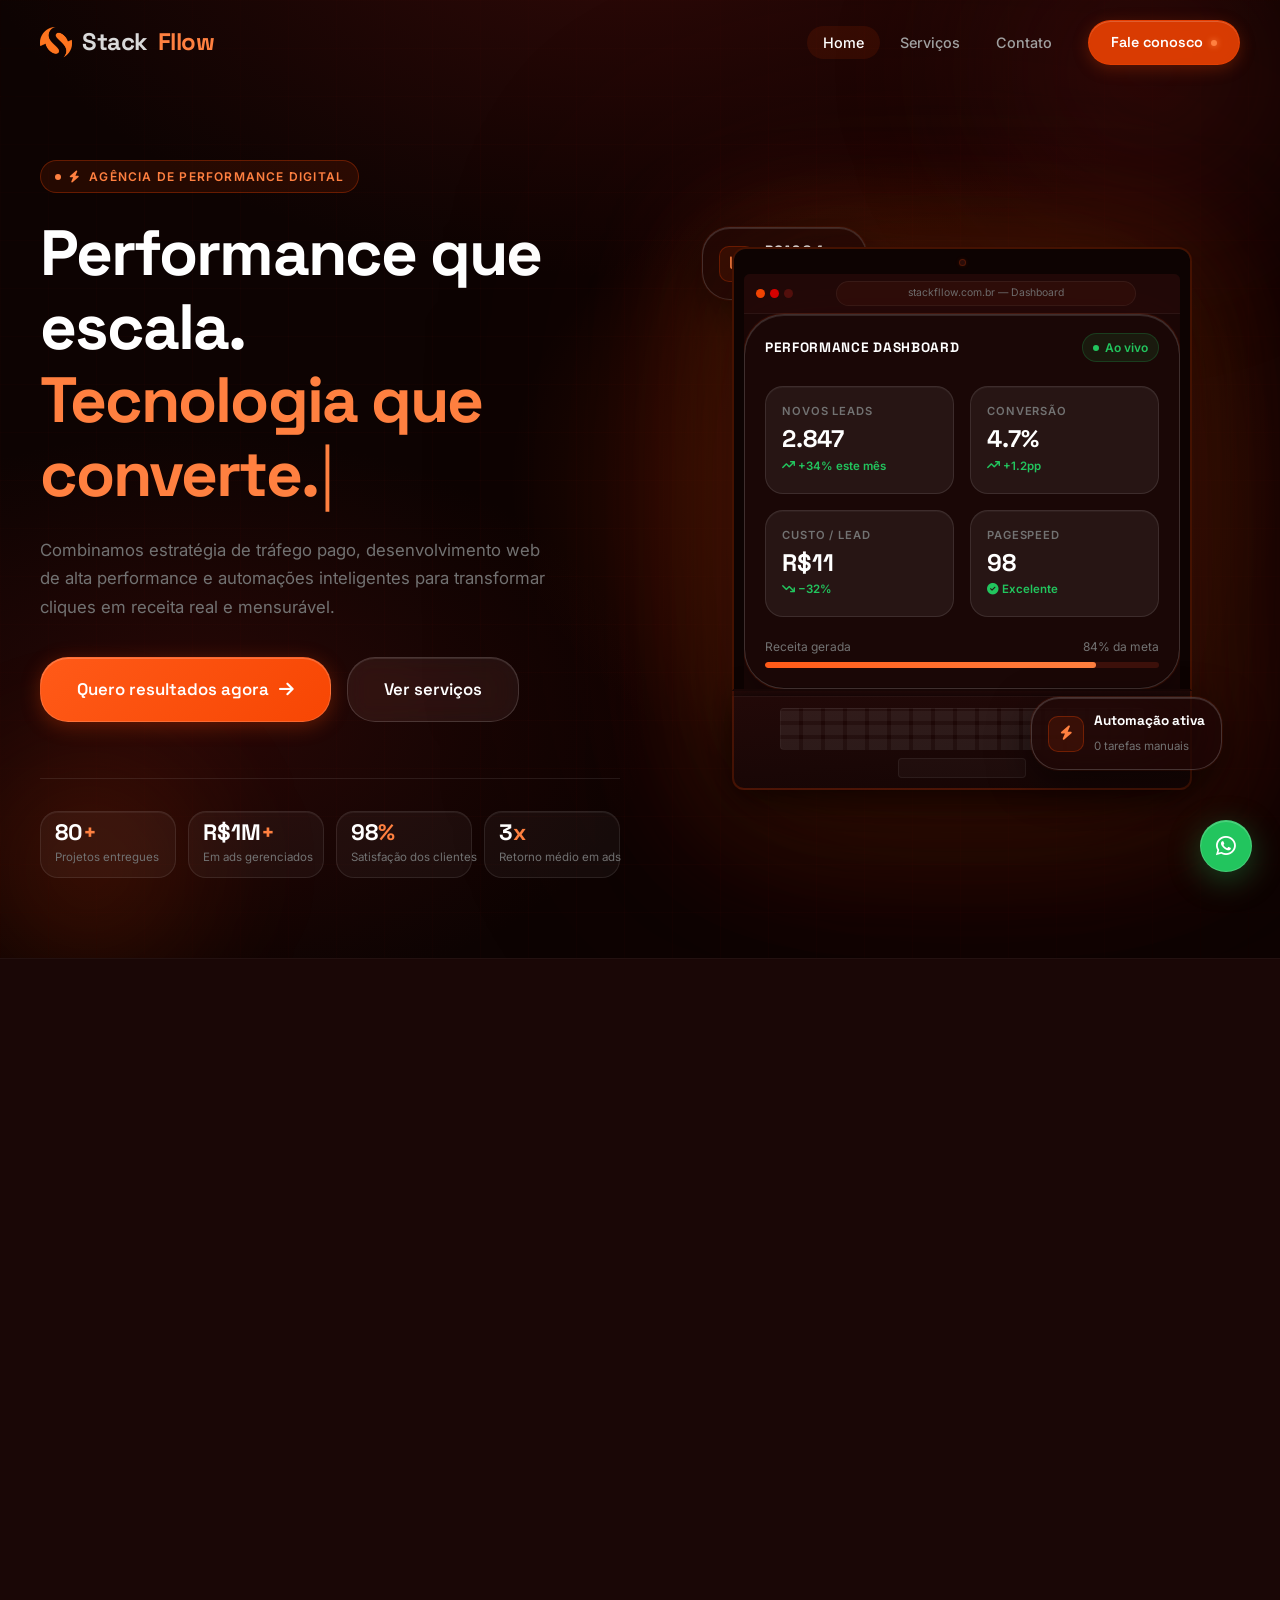
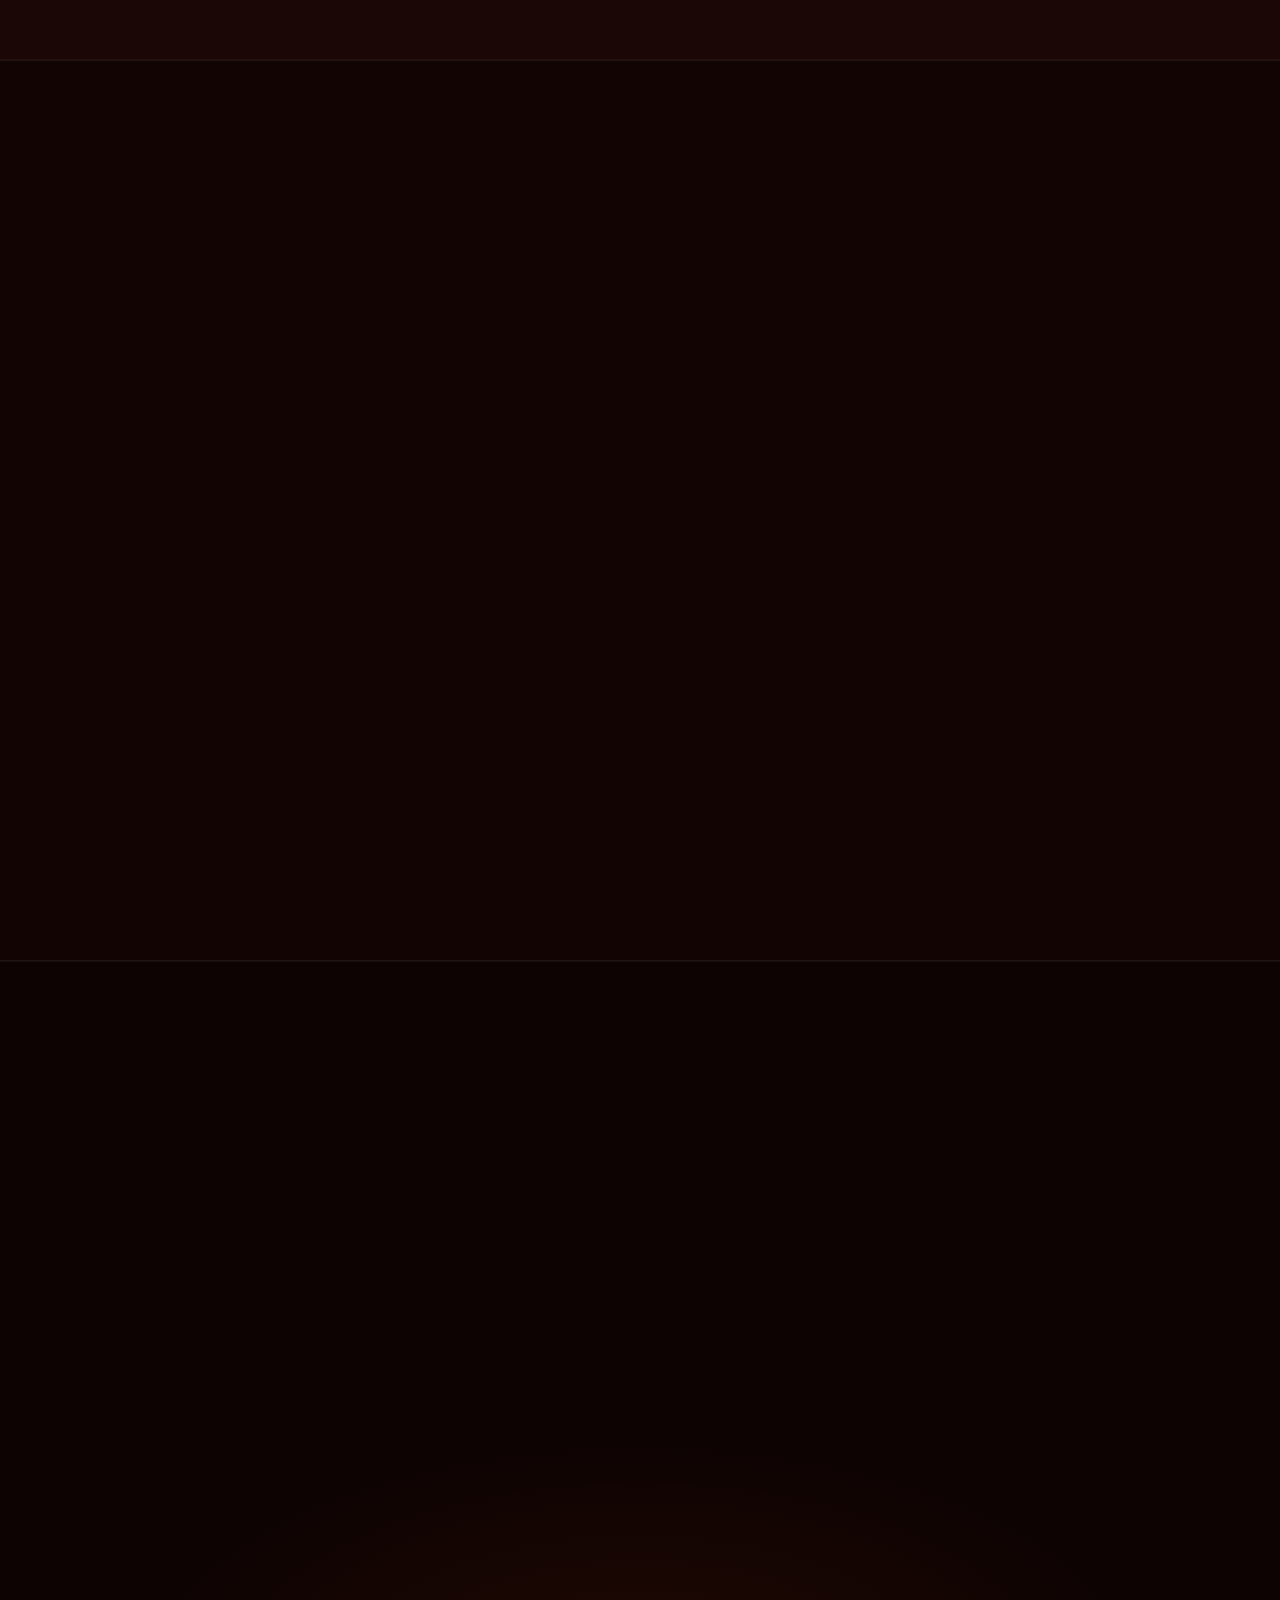
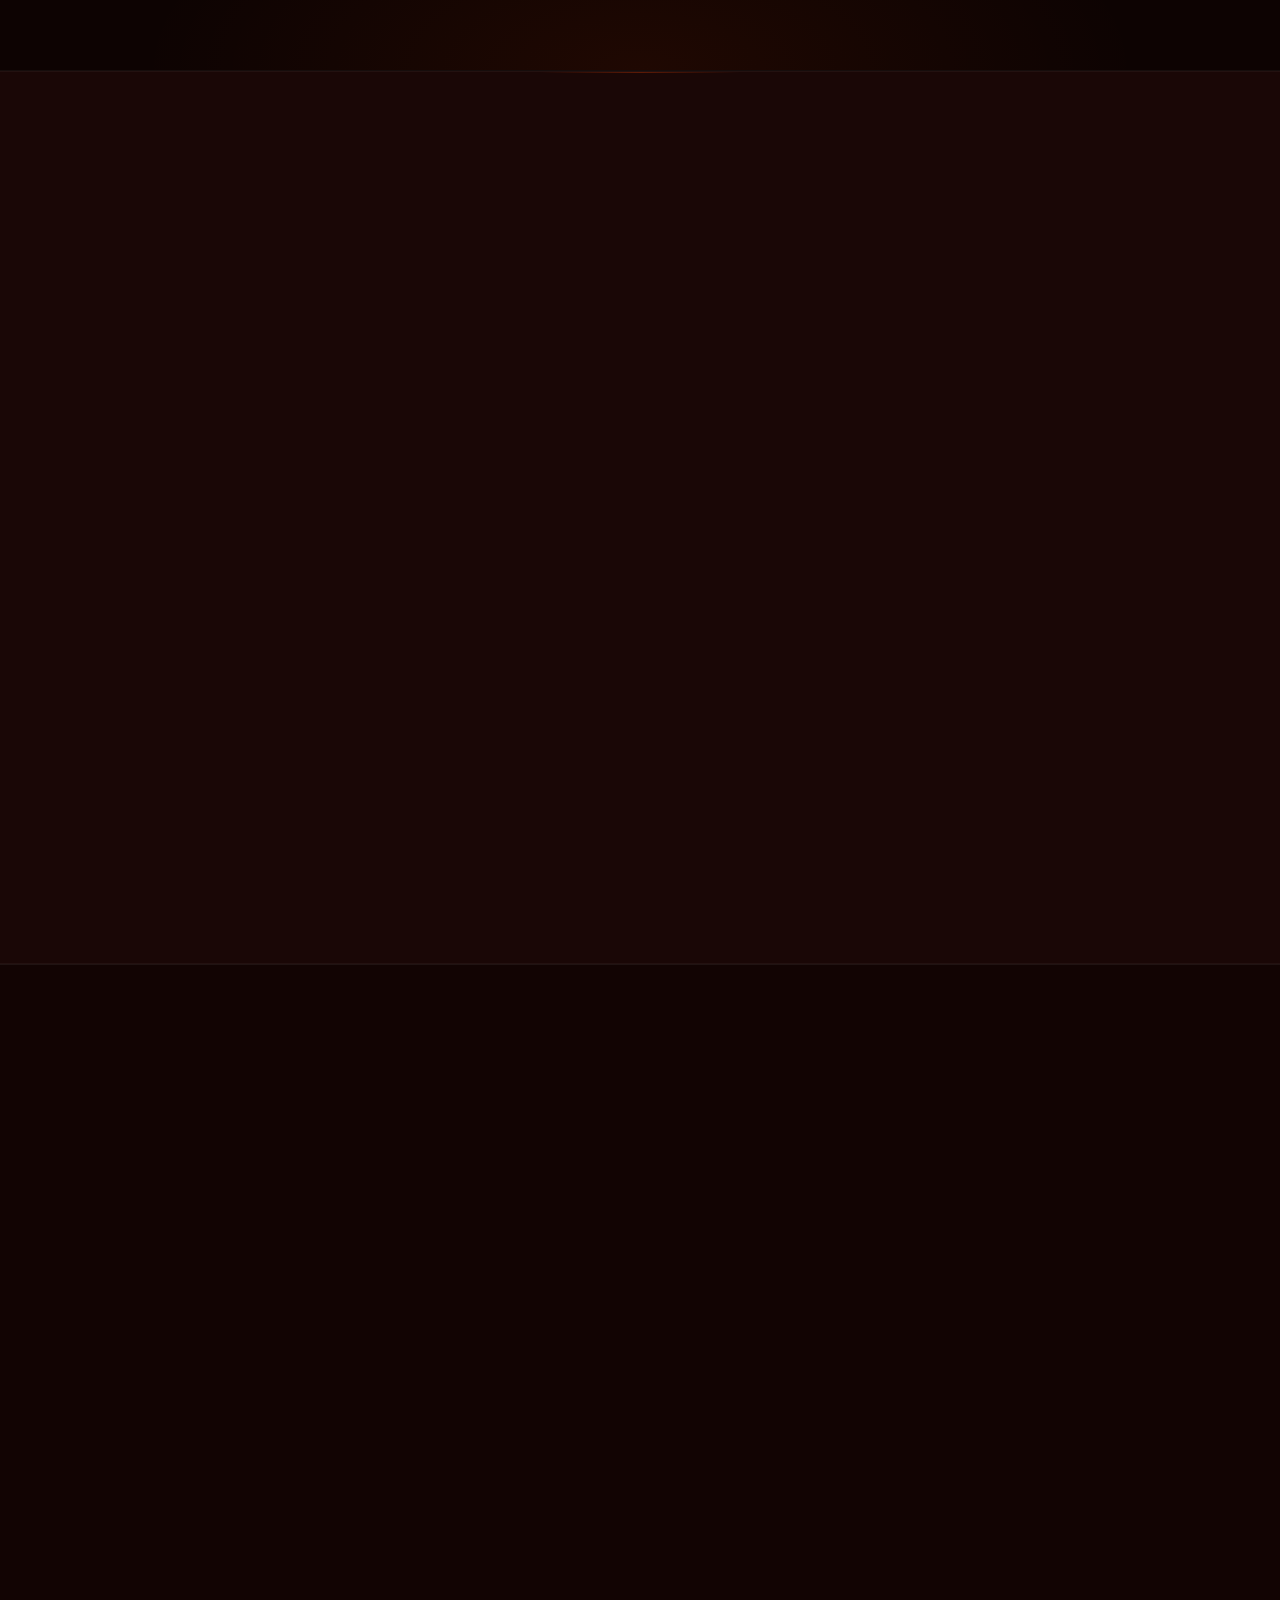
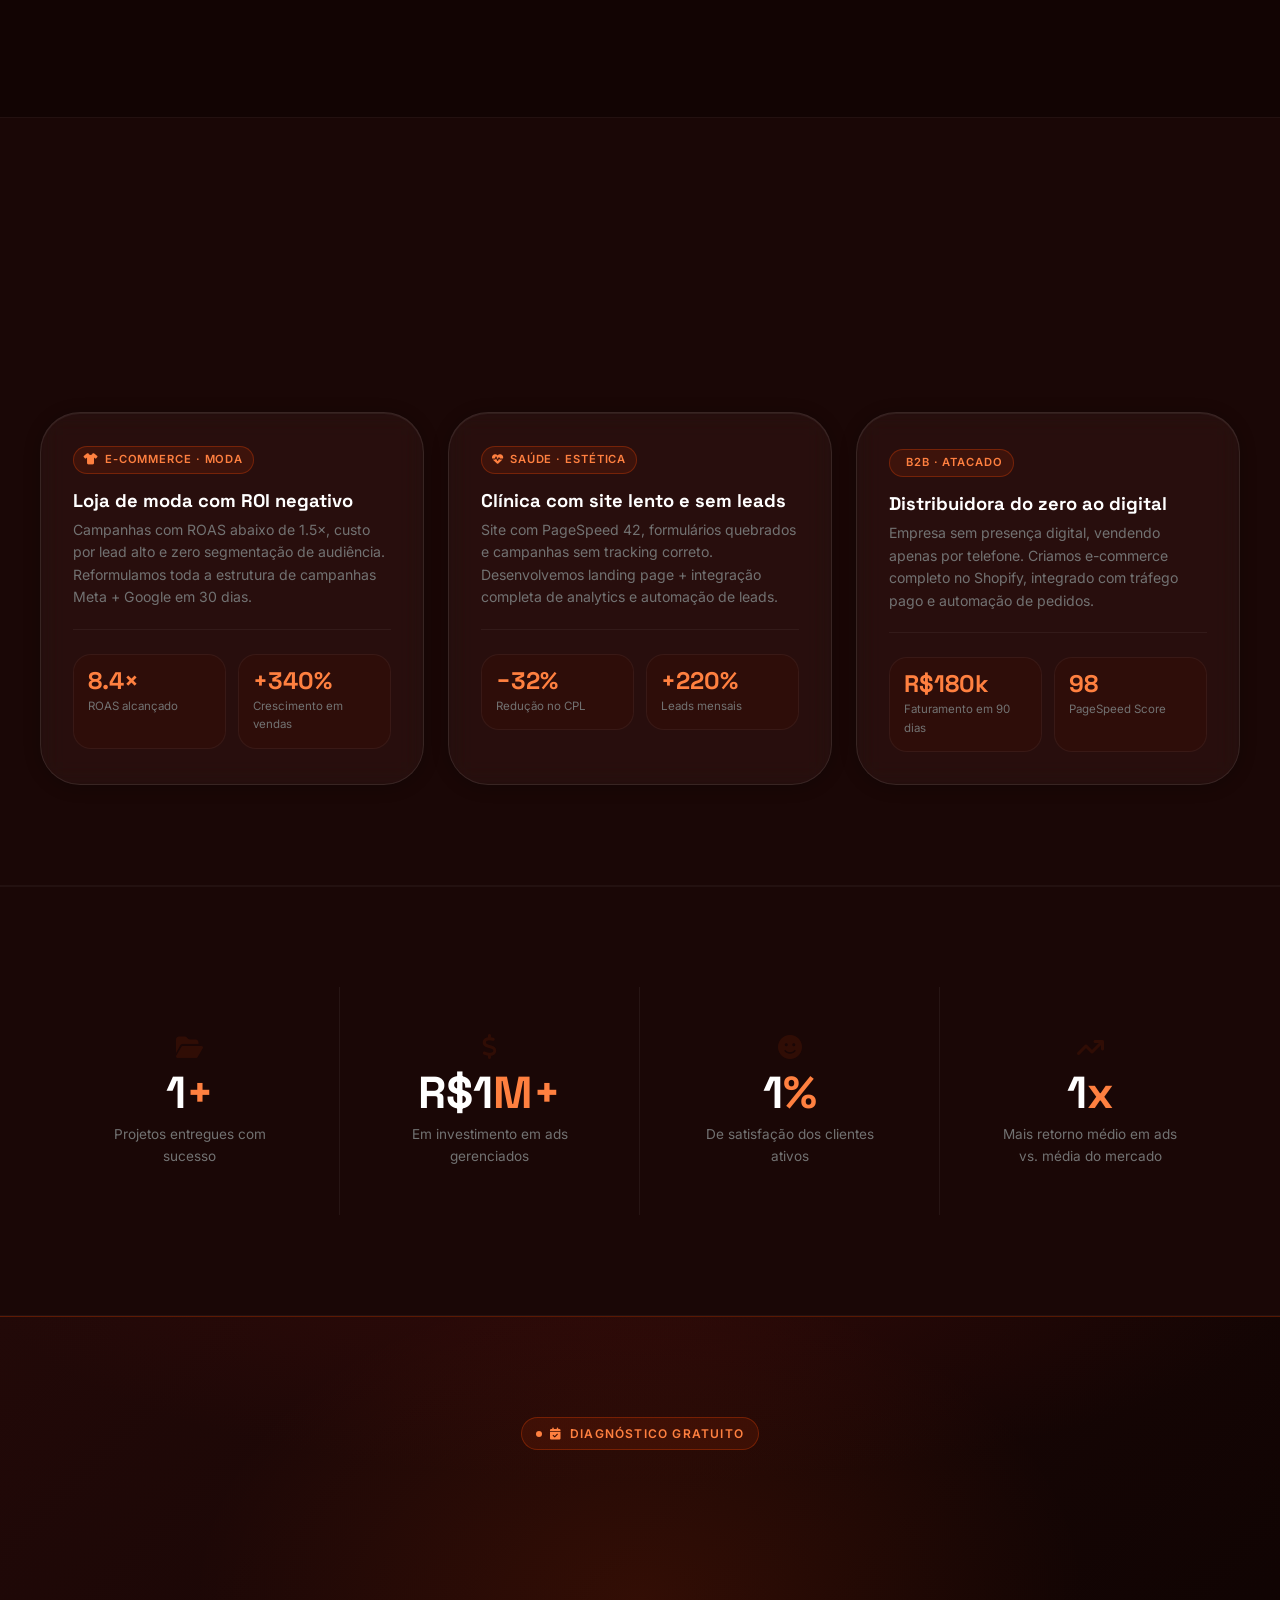
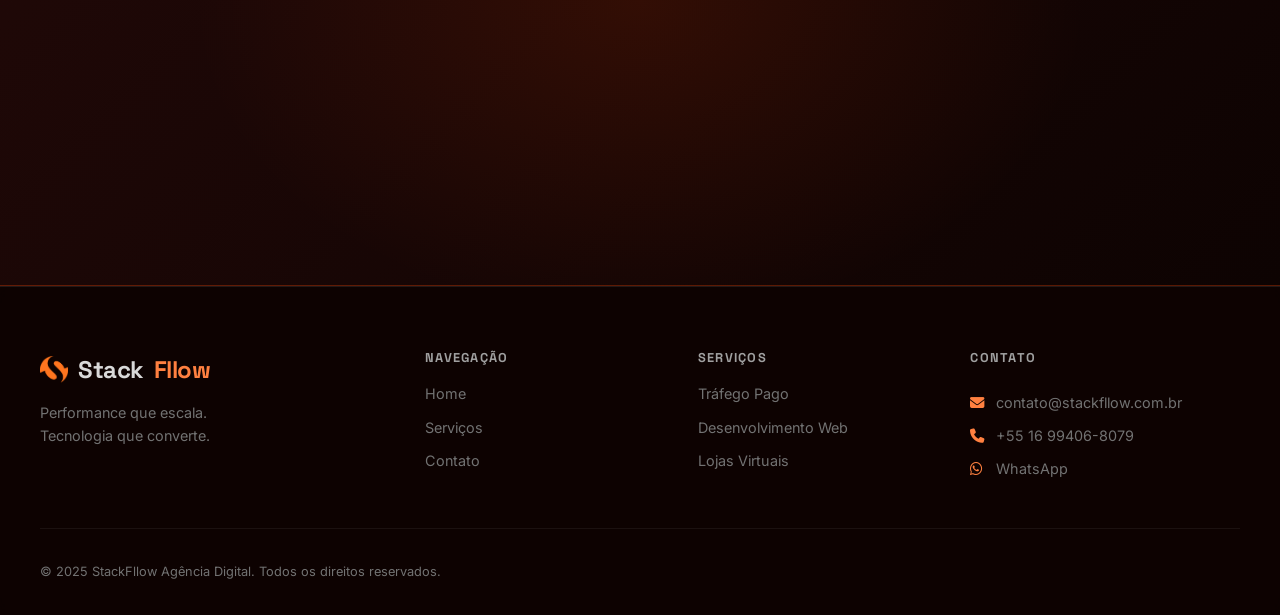
==== index.html @ 2fc9cfea "revert: logo do header de volta ao original" ====
<!DOCTYPE html>
<html lang="pt-BR">
<head>
  <meta charset="UTF-8" />
  <meta name="viewport" content="width=device-width, initial-scale=1.0" />

  <!-- SEO Principal -->
  <title>StackFllow | Agência de Performance Digital — Tráfego Pago e Desenvolvimento Web</title>
  <meta name="description" content="StackFllow é uma agência de performance digital especializada em tráfego pago, desenvolvimento web e lojas virtuais. Escale suas vendas com estratégia e dados reais." />
  <meta name="keywords" content="agência de marketing digital, tráfego pago, desenvolvimento web, lojas virtuais, e-commerce, performance digital, Google Ads, Meta Ads, Ribeirão Preto" />
  <meta name="author" content="StackFllow Agência Digital" />
  <meta name="robots" content="index, follow" />
  <link rel="canonical" href="https://stackfllow.com.br/" />

  <!-- Open Graph -->
  <meta property="og:type" content="website" />
  <meta property="og:site_name" content="StackFllow" />
  <meta property="og:title" content="StackFllow | Agência de Performance Digital" />
  <meta property="og:description" content="Tráfego pago, desenvolvimento web e lojas virtuais. Resultados reais para o seu negócio." />
  <meta property="og:url" content="https://stackfllow.com.br/" />
  <meta property="og:image" content="https://stackfllow.com.br/Logo StackFlow.png" />
  <meta property="og:locale" content="pt_BR" />

  <!-- Twitter Card -->
  <meta name="twitter:card" content="summary_large_image" />
  <meta name="twitter:title" content="StackFllow | Agência de Performance Digital" />
  <meta name="twitter:description" content="Tráfego pago, desenvolvimento web e lojas virtuais. Resultados reais para o seu negócio." />
  <meta name="twitter:image" content="https://stackfllow.com.br/Logo StackFlow.png" />

  <!-- Schema.org JSON-LD -->
  <script type="application/ld+json">
  {
    "@context": "https://schema.org",
    "@graph": [
      {
        "@type": "Organization",
        "@id": "https://stackfllow.com.br/#organization",
        "name": "StackFllow",
        "url": "https://stackfllow.com.br",
        "logo": "https://stackfllow.com.br/Logo StackFlow.png",
        "description": "Agência de performance digital especializada em tráfego pago, desenvolvimento web e lojas virtuais.",
        "telephone": "+5516994068079",
        "email": "contato@stackfllow.com.br",
        "contactPoint": {
          "@type": "ContactPoint",
          "telephone": "+5516994068079",
          "contactType": "customer service",
          "availableLanguage": "Portuguese"
        },
        "sameAs": ["https://wa.me/5516994068079"]
      },
      {
        "@type": "WebSite",
        "@id": "https://stackfllow.com.br/#website",
        "url": "https://stackfllow.com.br",
        "name": "StackFllow",
        "publisher": { "@id": "https://stackfllow.com.br/#organization" }
      },
      {
        "@type": "WebPage",
        "@id": "https://stackfllow.com.br/#webpage",
        "url": "https://stackfllow.com.br/",
        "name": "StackFllow | Agência de Performance Digital",
        "isPartOf": { "@id": "https://stackfllow.com.br/#website" },
        "about": { "@id": "https://stackfllow.com.br/#organization" },
        "description": "Agência de performance digital especializada em tráfego pago, desenvolvimento web e lojas virtuais."
      }
    ]
  }
  </script>

  <link rel="preconnect" href="https://fonts.googleapis.com" />
  <link rel="preconnect" href="https://fonts.gstatic.com" crossorigin />
  <link href="https://fonts.googleapis.com/css2?family=Space+Grotesk:wght@400;500;600;700;800&family=Inter:wght@400;500&display=swap" rel="stylesheet" />
  <link rel="stylesheet" href="https://cdnjs.cloudflare.com/ajax/libs/font-awesome/6.5.1/css/all.min.css" />
  <link rel="icon" href="Logo transparente -Photoroom.png" type="image/png" />
  <link rel="stylesheet" href="style.css" />
</head>
<body>

  <!-- SCROLL PROGRESS BAR -->
  <div class="scroll-progress" id="scrollProgress"></div>

  <!-- NAV -->
  <nav class="nav" id="nav">
    <div class="nav__inner">
      <a href="/" class="nav__logo">
        <img src="Logo transparente -Photoroom.png" class="logo-icon" alt="StackFllow" aria-hidden="true" />
        <span class="logo-stack">Stack</span><span class="logo-flow">Fllow</span>
      </a>
      <ul class="nav__links" id="navLinks">
        <li><a href="/" class="nav__link active">Home</a></li>
        <li><a href="/servicos" class="nav__link">Serviços</a></li>
        <li><a href="/contato" class="nav__link">Contato</a></li>
        <li>
          <a href="/contato" class="nav__cta">Fale conosco
            <span class="nav__cta-dot"></span>
          </a>
        </li>
      </ul>
      <button class="nav__burger" id="burger" aria-label="Menu">
        <span></span><span></span><span></span>
      </button>
    </div>
  </nav>

  <div class="mobile-menu" id="mobileMenu">
    <ul>
      <li><a href="/">Home</a></li>
      <li><a href="/servicos">Serviços</a></li>
      <li><a href="/contato">Contato</a></li>
      <li><a href="/contato" class="mobile-cta">Fale conosco</a></li>
    </ul>
  </div>

  <!-- ════════════════════════════════════
       HERO
  ════════════════════════════════════ -->
  <section class="hero">
    <div class="hero__bg">
      <div class="hero__grid"></div>
      <div class="hero__orb hero__orb--1"></div>
      <div class="hero__orb hero__orb--2"></div>
    </div>
    <div class="container">
      <div class="hero__inner">
        <div class="hero__content">
          <div class="hero__badge reveal">
            <span class="label"><i class="fa-solid fa-bolt"></i> Agência de Performance Digital</span>
          </div>
          <h1 class="hero__title reveal reveal--delay-1">
            Performance que escala.<br/><em id="typewriter" class="hero__typewriter">Tecnologia que converte.</em>
          </h1>
          <p class="hero__sub reveal reveal--delay-2">
            Combinamos estratégia de tráfego pago, desenvolvimento web de alta performance e automações inteligentes para transformar cliques em receita real e mensurável.
          </p>
          <div class="hero__actions reveal reveal--delay-3">
            <a href="/contato" class="btn btn--primary btn--lg">
              Quero resultados agora
              <i class="fa-solid fa-arrow-right"></i>
            </a>
            <a href="/servicos" class="btn btn--ghost btn--lg">
              Ver serviços
            </a>
          </div>
          <div class="hero__stats reveal reveal--delay-4">
            <div class="hero__stat">
              <div class="hero__stat-num">80<span style="color:var(--orange-xl)">+</span></div>
              <div class="hero__stat-label">Projetos entregues</div>
            </div>
            <div class="hero__stat">
              <div class="hero__stat-num">R$1M<span style="color:var(--orange-xl)">+</span></div>
              <div class="hero__stat-label">Em ads gerenciados</div>
            </div>
            <div class="hero__stat">
              <div class="hero__stat-num">98<span style="color:var(--orange-xl)">%</span></div>
              <div class="hero__stat-label">Satisfação dos clientes</div>
            </div>
            <div class="hero__stat">
              <div class="hero__stat-num">3<span style="color:var(--orange-xl)">x</span></div>
              <div class="hero__stat-label">Retorno médio em ads</div>
            </div>
          </div>
        </div>

        <div class="hero__visual reveal reveal--delay-2">
          <div class="hero__dashboard">

            <!-- Floating badges -->
            <div class="dash__float dash__float--1">
              <div class="dash__float-icon"><i class="fa-solid fa-chart-line"></i></div>
              <div class="dash__float-text">
                <strong>ROAS 8.4×</strong>
                <span>Campanha ativa</span>
              </div>
            </div>

            <!-- LAPTOP MOCKUP -->
            <div class="laptop">
              <div class="laptop__screen">
                <div class="laptop__bezel">
                  <div class="laptop__camera"></div>
                  <div class="laptop__display">
                    <!-- browser bar -->
                    <div class="laptop__browser-bar">
                      <div class="laptop__traffic-lights">
                        <span style="background:#f74603"></span>
                        <span style="background:#dd0200"></span>
                        <span style="background:#55100d"></span>
                      </div>
                      <div class="laptop__url-bar">stackfllow.com.br — Dashboard</div>
                    </div>
                    <!-- dashboard content -->
                    <div class="dash__card">
                      <div class="dash__header">
                        <span class="dash__title">Performance Dashboard</span>
                        <span class="dash__badge">Ao vivo</span>
                      </div>
                      <div class="dash__metrics">
                        <div class="dash__metric">
                          <div class="dash__metric-label">Novos leads</div>
                          <div class="dash__metric-value" id="liveLeads">2.847</div>
                          <div class="dash__metric-delta up"><i class="fa-solid fa-arrow-trend-up"></i> +34% este mês</div>
                        </div>
                        <div class="dash__metric">
                          <div class="dash__metric-label">Conversão</div>
                          <div class="dash__metric-value" id="liveConv">4.7%</div>
                          <div class="dash__metric-delta up"><i class="fa-solid fa-arrow-trend-up"></i> +1.2pp</div>
                        </div>
                        <div class="dash__metric">
                          <div class="dash__metric-label">Custo / lead</div>
                          <div class="dash__metric-value" id="liveCpl">R$11</div>
                          <div class="dash__metric-delta up"><i class="fa-solid fa-arrow-trend-down"></i> −32%</div>
                        </div>
                        <div class="dash__metric">
                          <div class="dash__metric-label">PageSpeed</div>
                          <div class="dash__metric-value">98</div>
                          <div class="dash__metric-delta up"><i class="fa-solid fa-circle-check"></i> Excelente</div>
                        </div>
                      </div>
                      <div class="dash__bar-wrap">
                        <div class="dash__bar-label">
                          <span>Receita gerada</span>
                          <span>84% da meta</span>
                        </div>
                        <div class="dash__bar">
                          <div class="dash__bar-fill" data-width="84"></div>
                        </div>
                      </div>
                    </div>
                  </div>
                </div>
              </div>
              <div class="laptop__hinge"></div>
              <div class="laptop__base">
                <div class="laptop__keyboard">
                  <div class="laptop__keys"></div>
                </div>
                <div class="laptop__trackpad"></div>
              </div>
            </div>

            <div class="dash__float dash__float--2">
              <div class="dash__float-icon"><i class="fa-solid fa-bolt"></i></div>
              <div class="dash__float-text">
                <strong>Automação ativa</strong>
                <span>0 tarefas manuais</span>
              </div>
            </div>
          </div>
        </div>
      </div>
    </div>
  </section>

  <!-- ════════════════════════════════════
       PROCESSO
  ════════════════════════════════════ -->
  <section class="process section">
    <div class="container">
      <div class="section__head reveal">
        <h2>Do diagnóstico ao<br/><em>resultado em 4 etapas</em></h2>
        <p>Um processo transparente, orientado a dados, sem enrolação.</p>
      </div>
      <div class="process__grid">
        <div class="process__item reveal">
          <i class="fa-solid fa-magnifying-glass-chart process__icon"></i>
          <div class="process__num">01</div>
          <h3 class="process__title">Diagnóstico</h3>
          <p class="process__desc">Analisamos seu negócio, concorrência e oportunidades para construir a estratégia mais eficiente para o seu mercado.</p>
        </div>
        <div class="process__item reveal reveal--delay-1">
          <i class="fa-solid fa-chess process__icon"></i>
          <div class="process__num">02</div>
          <h3 class="process__title">Estratégia</h3>
          <p class="process__desc">Definimos canais, metas e KPIs realistas com base em dados reais do seu segmento, sem achismos.</p>
        </div>
        <div class="process__item reveal reveal--delay-2">
          <i class="fa-solid fa-rocket process__icon"></i>
          <div class="process__num">03</div>
          <h3 class="process__title">Execução</h3>
          <p class="process__desc">Colocamos a máquina de crescimento para rodar: anúncios, landing pages de alta conversão e automações inteligentes.</p>
        </div>
        <div class="process__item reveal reveal--delay-3">
          <i class="fa-solid fa-chart-line process__icon"></i>
          <div class="process__num">04</div>
          <h3 class="process__title">Otimização</h3>
          <p class="process__desc">Monitoramos em tempo real e otimizamos continuamente para maximizar o ROI e reduzir o custo por resultado.</p>
        </div>
      </div>
    </div>
  </section>

  <!-- ════════════════════════════════════
       SERVIÇOS
  ════════════════════════════════════ -->
  <section class="services section" style="background: rgba(26,7,6,.5); border-top: 1px solid rgba(255,255,255,.06); border-bottom: 1px solid rgba(255,255,255,.06);">
    <div class="container">
      <div class="section__head reveal">
        <span class="label"><i class="fa-solid fa-layer-group"></i> O que fazemos</span>
        <h2>Serviços que<br/><em>geram resultado</em></h2>
        <p>Cada serviço foi desenvolvido para atacar um ponto específico da jornada de crescimento do seu negócio, do clique à conversão.</p>
      </div>

      <div class="services__grid">
        <div class="service-card reveal" data-tilt>
          <div class="service-card__icon"><i class="fa-brands fa-meta"></i></div>
          <h3 class="service-card__title">Tráfego Pago</h3>
          <p class="service-card__desc">Campanhas de alta performance no Meta Ads, Google Ads, TikTok Ads e LinkedIn. Escale suas vendas com previsibilidade total e estratégia multicanal.</p>
          <a href="/servicos" class="service-card__link">Saiba mais <i class="fa-solid fa-arrow-right"></i></a>
        </div>

        <div class="service-card reveal reveal--delay-1" data-tilt>
          <div class="service-card__icon"><i class="fa-solid fa-code"></i></div>
          <h3 class="service-card__title">Desenvolvimento Web</h3>
          <p class="service-card__desc">Sites e landing pages com foco em conversão, velocidade e SEO técnico. Performance acima de 95 no PageSpeed. Entrega em até 72 horas.</p>
          <a href="/servicos" class="service-card__link">Saiba mais <i class="fa-solid fa-arrow-right"></i></a>
        </div>

        <div class="service-card reveal reveal--delay-2" data-tilt>
          <div class="service-card__icon"><i class="fa-solid fa-cart-shopping"></i></div>
          <h3 class="service-card__title">Lojas Virtuais</h3>
          <p class="service-card__desc">E-commerces completos em Shopify e WooCommerce, integrados com meios de pagamento, logística e estratégia de tráfego desde o primeiro dia.</p>
          <a href="/servicos" class="service-card__link">Saiba mais <i class="fa-solid fa-arrow-right"></i></a>
        </div>

        <div class="service-card service-card--cta reveal reveal--delay-3">
          <div class="service-card__icon"><i class="fa-solid fa-rocket"></i></div>
          <h3>Pronto para escalar?</h3>
          <p>Fale com nosso time e descubra qual estratégia faz sentido para o seu negócio. Diagnóstico gratuito.</p>
          <a href="/contato" class="btn btn--ghost">Começar agora <i class="fa-solid fa-arrow-right"></i></a>
        </div>
      </div>
    </div>
  </section>

  <!-- ════════════════════════════════════
       TECNOLOGIAS
  ════════════════════════════════════ -->
  <section class="techs section">
    <div class="container">
      <div class="section__head reveal">
        <span class="label"><i class="fa-solid fa-microchip"></i> Stack</span>
        <h2>Plataformas que <em>dominamos</em></h2>
        <p>Trabalhamos com as melhores ferramentas do mercado para entregar resultados consistentes e escaláveis.</p>
      </div>
      <div class="techs__grid reveal">
        <div class="tech-item">
          <i class="fa-brands fa-meta tech-item__icon"></i>
          <span class="tech-item__name">Meta Ads</span>
          <span class="tech-item__tag">Facebook · Instagram</span>
        </div>
        <div class="tech-item">
          <i class="fa-brands fa-google tech-item__icon"></i>
          <span class="tech-item__name">Google Ads</span>
          <span class="tech-item__tag">Search · Display · Shopping</span>
        </div>
        <div class="tech-item">
          <i class="fa-brands fa-tiktok tech-item__icon"></i>
          <span class="tech-item__name">TikTok Ads</span>
          <span class="tech-item__tag">Performance · Brand</span>
        </div>
        <div class="tech-item">
          <i class="fa-solid fa-store tech-item__icon"></i>
          <span class="tech-item__name">Shopify</span>
          <span class="tech-item__tag">E-commerce</span>
        </div>
        <div class="tech-item">
          <i class="fa-brands fa-wordpress tech-item__icon"></i>
          <span class="tech-item__name">WordPress</span>
          <span class="tech-item__tag">Sites · Landing Pages</span>
        </div>
        <div class="tech-item">
          <i class="fa-solid fa-chart-pie tech-item__icon"></i>
          <span class="tech-item__name">GA4 Analytics</span>
          <span class="tech-item__tag">Dados · Relatórios</span>
        </div>
        <div class="tech-item">
          <i class="fa-brands fa-linkedin tech-item__icon"></i>
          <span class="tech-item__name">LinkedIn Ads</span>
          <span class="tech-item__tag">B2B · Leads qualificados</span>
        </div>
        <div class="tech-item">
          <i class="fa-solid fa-envelope-open-text tech-item__icon"></i>
          <span class="tech-item__name">E-mail Marketing</span>
          <span class="tech-item__tag">Automação · Nurturing</span>
        </div>
        <div class="tech-item">
          <i class="fa-solid fa-users-gear tech-item__icon"></i>
          <span class="tech-item__name">CRM & Automação</span>
          <span class="tech-item__tag">HubSpot · ActiveCampaign</span>
        </div>
        <div class="tech-item">
          <i class="fa-solid fa-fire tech-item__icon"></i>
          <span class="tech-item__name">CRO & Heatmap</span>
          <span class="tech-item__tag">Hotjar · Otimização</span>
        </div>
      </div>
    </div>
  </section>

  <!-- ════════════════════════════════════
       DIFERENCIAIS
  ════════════════════════════════════ -->
  <section class="diff section">
    <div class="container">
      <div class="diff__inner">
        <div>
          <span class="label reveal"><i class="fa-solid fa-star"></i> Por que a StackFllow</span>
          <h2 class="diff__title reveal reveal--delay-1">Dados reais.<br/><em>Resultados mensuráveis.</em></h2>
          <p class="diff__sub reveal reveal--delay-2">Não vendemos promessas. Entregamos relatórios detalhados, análises estratégicas e resultados concretos que você acompanha de perto, toda semana.</p>

          <div class="diff__list reveal reveal--delay-2">
            <div class="diff__item">
              <div class="diff__item-icon"><i class="fa-solid fa-gauge-high"></i></div>
              <div>
                <div class="diff__item-title">Velocidade de execução</div>
                <div class="diff__item-desc">Campanhas e páginas no ar em até 72 horas após a aprovação da estratégia, sem burocracia.</div>
              </div>
            </div>
            <div class="diff__item">
              <div class="diff__item-icon"><i class="fa-solid fa-chart-line"></i></div>
              <div>
                <div class="diff__item-title">Relatórios semanais</div>
                <div class="diff__item-desc">Acompanhe cada centavo investido com transparência total — CPL, ROAS, taxa de conversão e muito mais.</div>
              </div>
            </div>
            <div class="diff__item">
              <div class="diff__item-icon"><i class="fa-solid fa-puzzle-piece"></i></div>
              <div>
                <div class="diff__item-title">Stack integrado</div>
                <div class="diff__item-desc">Tráfego, site e automação funcionando em sinergia para multiplicar conversões em todos os canais.</div>
              </div>
            </div>
            <div class="diff__item">
              <div class="diff__item-icon"><i class="fa-solid fa-headset"></i></div>
              <div>
                <div class="diff__item-title">Atendimento direto</div>
                <div class="diff__item-desc">Você fala direto com quem executa. Sem intermediários, sem demoras. Resposta em até 4 horas úteis.</div>
              </div>
            </div>
          </div>
          <div class="reveal reveal--delay-3">
            <a href="/contato" class="btn btn--primary">
              Agendar diagnóstico grátis
              <i class="fa-solid fa-arrow-right"></i>
            </a>
          </div>
        </div>

        <div class="reveal reveal--delay-2">
          <div class="diff__dashboard">
            <div class="diff__dash-header">
              <span class="diff__dash-title">Painel do cliente</span>
              <span class="diff__dash-live">Ao vivo</span>
            </div>
            <div class="diff__metrics">
              <div class="diff__metric">
                <div class="diff__metric-lbl">ROAS médio</div>
                <div class="diff__metric-val">8.4×</div>
                <div class="diff__metric-tag"><i class="fa-solid fa-arrow-trend-up"></i> +2.1× vs. anterior</div>
              </div>
              <div class="diff__metric">
                <div class="diff__metric-lbl">CPL médio</div>
                <div class="diff__metric-val">R$11</div>
                <div class="diff__metric-tag"><i class="fa-solid fa-arrow-trend-down"></i> −32% custo</div>
              </div>
              <div class="diff__metric">
                <div class="diff__metric-lbl">Taxa de conv.</div>
                <div class="diff__metric-val">4.7%</div>
                <div class="diff__metric-tag"><i class="fa-solid fa-arrow-trend-up"></i> +1.2pp</div>
              </div>
              <div class="diff__metric">
                <div class="diff__metric-lbl">PageSpeed</div>
                <div class="diff__metric-val">98</div>
                <div class="diff__metric-tag"><i class="fa-solid fa-circle-check"></i> Excelente</div>
              </div>
            </div>
            <div class="diff__chart">
              <div class="diff__bar-col" style="height:35%"></div>
              <div class="diff__bar-col" style="height:50%"></div>
              <div class="diff__bar-col" style="height:42%"></div>
              <div class="diff__bar-col" style="height:65%"></div>
              <div class="diff__bar-col" style="height:58%"></div>
              <div class="diff__bar-col" style="height:72%"></div>
              <div class="diff__bar-col active" style="height:90%"></div>
            </div>
          </div>
        </div>
      </div>
    </div>
  </section>

  <!-- ════════════════════════════════════
       DEPOIMENTOS
  ════════════════════════════════════ -->
  <section class="testimonials section" style="background: rgba(26,7,6,.4); border-top: 1px solid rgba(255,255,255,.06);">
    <div class="container">
      <div class="section__head reveal">
        <span class="label"><i class="fa-solid fa-quote-left"></i> Depoimentos</span>
        <h2>O que nossos clientes<br/><em>dizem sobre os resultados</em></h2>
        <p>Histórias reais de negócios que escalaram com a StackFllow.</p>
      </div>

      <div class="testimonials__grid">
        <div class="testimonial-card reveal" data-tilt>
          <div class="testimonial-card__stars">
            <i class="fa-solid fa-star"></i><i class="fa-solid fa-star"></i>
            <i class="fa-solid fa-star"></i><i class="fa-solid fa-star"></i>
            <i class="fa-solid fa-star"></i>
          </div>
          <p class="testimonial-card__text">"Em 60 dias de parceria, nossa taxa de conversão triplicou. Os relatórios semanais mudaram a forma como tomamos decisões no negócio."</p>
          <div class="testimonial-card__author">
            <div class="testimonial-card__avatar">VM</div>
            <div>
              <div class="testimonial-card__name">Vinícius M.</div>
              <div class="testimonial-card__role">CEO · E-commerce de moda</div>
            </div>
          </div>
        </div>

        <div class="testimonial-card reveal reveal--delay-1" data-tilt>
          <div class="testimonial-card__stars">
            <i class="fa-solid fa-star"></i><i class="fa-solid fa-star"></i>
            <i class="fa-solid fa-star"></i><i class="fa-solid fa-star"></i>
            <i class="fa-solid fa-star"></i>
          </div>
          <p class="testimonial-card__text">"Contratei para tráfego pago e acabei migrando tudo: site, automações e CRM. Vale cada centavo. Resultado visível na primeira semana de campanha."</p>
          <div class="testimonial-card__author">
            <div class="testimonial-card__avatar">JS</div>
            <div>
              <div class="testimonial-card__name">Juliana S.</div>
              <div class="testimonial-card__role">Diretora · Clínica estética</div>
            </div>
          </div>
        </div>

        <div class="testimonial-card reveal reveal--delay-2" data-tilt>
          <div class="testimonial-card__stars">
            <i class="fa-solid fa-star"></i><i class="fa-solid fa-star"></i>
            <i class="fa-solid fa-star"></i><i class="fa-solid fa-star"></i>
            <i class="fa-solid fa-star"></i>
          </div>
          <p class="testimonial-card__text">"Nossa loja online saiu do zero para R$180 mil de faturamento em 90 dias. A StackFllow entregou um ecossistema digital completo e funcional."</p>
          <div class="testimonial-card__author">
            <div class="testimonial-card__avatar">RT</div>
            <div>
              <div class="testimonial-card__name">Rafael T.</div>
              <div class="testimonial-card__role">Sócio · Distribuidora atacado</div>
            </div>
          </div>
        </div>
      </div>
    </div>
  </section>

  <!-- ════════════════════════════════════
       CASES DE SUCESSO
  ════════════════════════════════════ -->
  <section class="cases section">
    <div class="container">
      <div class="section__head reveal">
        <span class="label"><i class="fa-solid fa-trophy"></i> Cases</span>
        <h2>Resultados que <em>falam por si</em></h2>
        <p>Números reais de clientes reais. Estratégias que funcionam de verdade.</p>
      </div>
      <div class="cases__grid">

        <div class="case-card reveal">
          <span class="case-card__tag"><i class="fa-solid fa-shirt"></i> E-commerce · Moda</span>
          <h3 class="case-card__title">Loja de moda com ROI negativo</h3>
          <p class="case-card__desc">Campanhas com ROAS abaixo de 1.5×, custo por lead alto e zero segmentação de audiência. Reformulamos toda a estrutura de campanhas Meta + Google em 30 dias.</p>
          <div class="case-card__metrics">
            <div class="case-metric">
              <div class="case-metric__value">8.4×</div>
              <div class="case-metric__label">ROAS alcançado</div>
            </div>
            <div class="case-metric">
              <div class="case-metric__value">+340%</div>
              <div class="case-metric__label">Crescimento em vendas</div>
            </div>
          </div>
        </div>

        <div class="case-card reveal reveal--delay-1">
          <span class="case-card__tag"><i class="fa-solid fa-heart-pulse"></i> Saúde · Estética</span>
          <h3 class="case-card__title">Clínica com site lento e sem leads</h3>
          <p class="case-card__desc">Site com PageSpeed 42, formulários quebrados e campanhas sem tracking correto. Desenvolvemos landing page + integração completa de analytics e automação de leads.</p>
          <div class="case-card__metrics">
            <div class="case-metric">
              <div class="case-metric__value">−32%</div>
              <div class="case-metric__label">Redução no CPL</div>
            </div>
            <div class="case-metric">
              <div class="case-metric__value">+220%</div>
              <div class="case-metric__label">Leads mensais</div>
            </div>
          </div>
        </div>

        <div class="case-card reveal reveal--delay-2">
          <span class="case-card__tag"><i class="fa-solid fa-boxes-stacking"></i> B2B · Atacado</span>
          <h3 class="case-card__title">Distribuidora do zero ao digital</h3>
          <p class="case-card__desc">Empresa sem presença digital, vendendo apenas por telefone. Criamos e-commerce completo no Shopify, integrado com tráfego pago e automação de pedidos.</p>
          <div class="case-card__metrics">
            <div class="case-metric">
              <div class="case-metric__value">R$180k</div>
              <div class="case-metric__label">Faturamento em 90 dias</div>
            </div>
            <div class="case-metric">
              <div class="case-metric__value">98</div>
              <div class="case-metric__label">PageSpeed Score</div>
            </div>
          </div>
        </div>

      </div>
    </div>
  </section>

  <!-- ════════════════════════════════════
       NÚMEROS
  ════════════════════════════════════ -->
  <section class="numbers section">
    <div class="container">
      <div class="numbers__grid">
        <div class="numbers__item reveal">
          <i class="fa-solid fa-folder-open numbers__icon"></i>
          <div class="numbers__value">
            <span data-count="80">0</span><span class="numbers__suffix">+</span>
          </div>
          <div class="numbers__label">Projetos entregues com sucesso</div>
        </div>
        <div class="numbers__item reveal reveal--delay-1">
          <i class="fa-solid fa-dollar-sign numbers__icon"></i>
          <div class="numbers__value">
            R$<span data-count="1">0</span><span class="numbers__suffix">M+</span>
          </div>
          <div class="numbers__label">Em investimento em ads gerenciados</div>
        </div>
        <div class="numbers__item reveal reveal--delay-2">
          <i class="fa-solid fa-face-smile numbers__icon"></i>
          <div class="numbers__value">
            <span data-count="98">0</span><span class="numbers__suffix">%</span>
          </div>
          <div class="numbers__label">De satisfação dos clientes ativos</div>
        </div>
        <div class="numbers__item reveal reveal--delay-3">
          <i class="fa-solid fa-arrow-trend-up numbers__icon"></i>
          <div class="numbers__value">
            <span data-count="3">0</span><span class="numbers__suffix">x</span>
          </div>
          <div class="numbers__label">Mais retorno médio em ads vs. média do mercado</div>
        </div>
      </div>
    </div>
  </section>

  <!-- ════════════════════════════════════
       CTA FINAL
  ════════════════════════════════════ -->
  <section class="cta-final section">
    <div class="container">
      <div class="cta-final__inner">
        <span class="label reveal"><i class="fa-solid fa-calendar-check"></i> Diagnóstico gratuito</span>
        <h2 class="cta-final__title reveal reveal--delay-1">
          Seu próximo projeto merece<br/><em>performance de verdade</em>
        </h2>
        <p class="cta-final__sub reveal reveal--delay-2">
          Agende um diagnóstico gratuito e descubra como a StackFllow pode escalar seus resultados. Analisamos seu cenário atual, identificamos oportunidades e apresentamos uma proposta personalizada. Sem compromisso.
        </p>
        <div class="cta-final__actions reveal reveal--delay-3">
          <a href="/contato" class="btn btn--primary btn--lg">
            Agendar diagnóstico grátis
            <i class="fa-solid fa-arrow-right"></i>
          </a>
          <a href="https://wa.me/5516994068079" target="_blank" class="btn btn--whatsapp btn--lg">
            <i class="fa-brands fa-whatsapp"></i>
            WhatsApp direto
          </a>
        </div>
      </div>
    </div>
  </section>

  <!-- FOOTER -->
  <footer class="footer">
    <div class="container">
      <div class="footer__top">
        <div class="footer__brand">
          <a href="/" class="nav__logo">
            <img src="Logo transparente -Photoroom.png" class="logo-icon" alt="StackFllow" aria-hidden="true" />
            <span class="logo-stack">Stack</span><span class="logo-flow">Fllow</span>
          </a>
          <p>Performance que escala.<br/>Tecnologia que converte.</p>
        </div>
        <div class="footer__nav">
          <h4>Navegação</h4>
          <ul>
            <li><a href="/">Home</a></li>
            <li><a href="/servicos">Serviços</a></li>
            <li><a href="/contato">Contato</a></li>
          </ul>
        </div>
        <div class="footer__nav">
          <h4>Serviços</h4>
          <ul>
            <li><a href="/servicos">Tráfego Pago</a></li>
            <li><a href="/servicos">Desenvolvimento Web</a></li>
            <li><a href="/servicos">Lojas Virtuais</a></li>
          </ul>
        </div>
        <div class="footer__contact">
          <h4>Contato</h4>
          <a href="mailto:contato@stackfllow.com.br">
            <i class="fa-solid fa-envelope"></i>
            contato@stackfllow.com.br
          </a>
          <a href="tel:+5516994068079">
            <i class="fa-solid fa-phone"></i>
            +55 16 99406-8079
          </a>
          <a href="https://wa.me/5516994068079" target="_blank">
            <i class="fa-brands fa-whatsapp"></i>
            WhatsApp
          </a>
        </div>
      </div>
      <div class="footer__bottom">
        <p>© 2025 StackFllow Agência Digital. Todos os direitos reservados.</p>
      </div>
    </div>
  </footer>

  <a href="https://wa.me/5516994068079" target="_blank" class="wa-float" aria-label="WhatsApp">
    <i class="fa-brands fa-whatsapp"></i>
  </a>

  <script src="script.js"></script>
</body>
</html>
---- style.css ----
/* ════════════════════════════════════════════════════════
   STACKFLOW — style.css
   Coffee Bean · Black Cherry · Racing Red · Molten Orange
════════════════════════════════════════════════════════ */

/* ── TOKENS ──────────────────────────────────────────── */
:root {
  /* ── Background Scale (Coffee Bean family) */
  --dark:          #0D0302;  /* quase preto, tom vermelho profundo */
  --dark-2:        #1A0706;  /* Coffee Bean */
  --dark-3:        #220908;
  --dark-4:        #2e0d09;
  --dark-5:        #3d110b;

  /* ── Primary Accent — Molten Orange */
  --orange:        #F74603;
  --orange-l:      #ff5a18;
  --orange-xl:     #ff8040;  /* legível em fundo escuro */
  --orange-glow:   rgba(247,70,3,.22);
  --orange-soft:   rgba(247,70,3,.10);
  --orange-border: rgba(247,70,3,.30);

  /* ── Secondary Accent — Racing Red */
  --red:           #DD0200;
  --red-soft:      rgba(221,2,0,.12);
  --red-border:    rgba(221,2,0,.28);

  /* ── Deep tone — Black Cherry (ex-navy) */
  --navy:          #55100D;  /* Black Cherry */
  --navy-l:        #7a1811;
  --navy-soft:     rgba(85,16,13,.22);

  --white:         #ffffff;
  --off-white:     #D9D9D9;  /* Alabaster Grey */
  --gray-100:      #c0c0c0;
  --gray-200:      #a0a0a0;
  --gray-400:      #727272;
  --gray-600:      #3d1208;  /* warm dark */
  --gray-dark:     #2a0c08;

  --green:         #22c55e;
  --green-dark:    #16a34a;

  --ff-head: 'Space Grotesk', sans-serif;
  --ff-body: 'Inter', sans-serif;

  --radius-sm:  10px;
  --radius-md:  18px;
  --radius-lg:  28px;
  --radius-xl:  40px;
  --radius-pill: 100px;

  /* glass */
  --glass-bg:      rgba(255,255,255,.04);
  --glass-bg-h:    rgba(255,255,255,.07);
  --glass-border:  rgba(255,255,255,.09);
  --glass-shine:   rgba(255,255,255,.06);
  --glass-blur:    blur(20px) saturate(160%);
  --glass-blur-sm: blur(12px) saturate(140%);

  --shadow-sm:  0 2px 16px rgba(0,0,0,.25);
  --shadow-md:  0 8px 40px rgba(0,0,0,.35), 0 0 0 1px var(--glass-border);
  --shadow-lg:  0 24px 80px rgba(0,0,0,.45), 0 0 0 1px var(--glass-border);

  --transition: 280ms cubic-bezier(.22,1,.36,1);
  --section-gap: 100px;
}

/* ── RESET ───────────────────────────────────────────── */
*, *::before, *::after { box-sizing: border-box; margin: 0; padding: 0; }

html { scroll-behavior: smooth; -webkit-text-size-adjust: 100%; }

body {
  font-family: var(--ff-body);
  font-size: 16px;
  line-height: 1.6;
  color: var(--gray-200);
  background: var(--dark);
  overflow-x: hidden;
}

img, svg { display: block; max-width: 100%; }
a { text-decoration: none; color: inherit; }
button { cursor: pointer; border: none; background: none; font: inherit; }
ul { list-style: none; }
input, select, textarea { font: inherit; }

/* ── TYPOGRAPHY ──────────────────────────────────────── */
h1, h2, h3, h4, h5 {
  font-family: var(--ff-head);
  font-weight: 700;
  line-height: 1.15;
  color: var(--white);
}

h1 { font-size: clamp(2.4rem, 5vw, 4rem); font-weight: 800; }
h2 { font-size: clamp(1.8rem, 3.5vw, 2.8rem); }
h3 { font-size: clamp(1.25rem, 2.5vw, 1.75rem); }
h4 { font-size: 1.1rem; }

em { font-style: normal; color: var(--orange-xl); }

p { color: var(--gray-400); line-height: 1.7; }

/* ── LAYOUT ──────────────────────────────────────────── */
.container {
  width: min(1200px, 100% - 40px);
  margin-inline: auto;
}

.section {
  padding-block: var(--section-gap);
}

.section__head {
  text-align: center;
  margin-bottom: 56px;
}

.section__head h2 { margin-top: 12px; }
.section__head p  { margin-top: 14px; max-width: 56ch; margin-inline: auto; }

/* ── LABEL ───────────────────────────────────────────── */
.label {
  display: inline-flex;
  align-items: center;
  gap: 8px;
  font-size: .75rem;
  font-weight: 600;
  letter-spacing: .1em;
  text-transform: uppercase;
  color: var(--orange-xl);
  background: var(--orange-soft);
  border: 1px solid var(--orange-border);
  padding: 6px 14px;
  border-radius: 100px;
}

.label::before {
  content: '';
  width: 6px; height: 6px;
  border-radius: 50%;
  background: var(--orange-xl);
  animation: pulse 2s infinite;
}

@keyframes pulse {
  0%,100% { opacity: 1; transform: scale(1); }
  50%      { opacity: .5; transform: scale(1.4); }
}

/* ── BUTTONS ─────────────────────────────────────────── */
.btn {
  display: inline-flex;
  align-items: center;
  gap: 10px;
  padding: 14px 28px;
  border-radius: var(--radius-md);
  font-family: var(--ff-head);
  font-size: .95rem;
  font-weight: 600;
  transition: color, background-color, border-color, transform, box-shadow, opacity var(--transition);
  white-space: nowrap;
}

.btn--primary {
  background: var(--orange);
  color: var(--white);
  box-shadow: 0 0 0 0 var(--orange-glow);
}
.btn--primary:hover {
  background: var(--orange-l);
  transform: translateY(-2px);
  box-shadow: 0 8px 32px var(--orange-glow);
}

.btn--ghost {
  background: transparent;
  color: var(--white);
  border: 1.5px solid rgba(255,255,255,.2);
}
.btn--ghost:hover {
  border-color: var(--orange-xl);
  color: var(--orange-xl);
  background: var(--orange-soft);
}

.btn--outline {
  background: transparent;
  color: var(--orange-xl);
  border: 1.5px solid var(--orange-border);
}
.btn--outline:hover {
  background: var(--orange-soft);
  border-color: var(--orange-l);
}

.btn--whatsapp {
  background: var(--green);
  color: var(--white);
}
.btn--whatsapp:hover {
  background: var(--green-dark);
  transform: translateY(-2px);
  box-shadow: 0 8px 24px rgba(34,197,94,.3);
}

.btn--full { width: 100%; justify-content: center; }

.btn--sm { padding: 10px 20px; font-size: .875rem; }

.btn--lg {
  padding: 18px 36px;
  font-size: 1.05rem;
  border-radius: var(--radius-lg);
}

/* ── NAV ─────────────────────────────────────────────── */
.nav {
  position: fixed;
  top: 0; left: 0; right: 0;
  z-index: 900;
  padding: 20px 0;
  transition: color, background-color, border-color, transform, box-shadow, opacity var(--transition);
}

.nav.scrolled {
  background: rgba(13,3,2,.92);
  backdrop-filter: blur(10px);
  -webkit-backdrop-filter: blur(10px);
  padding: 12px 0;
  border-bottom: 1px solid var(--orange-border);
  box-shadow: 0 4px 24px rgba(0,0,0,.4);
}

.nav__inner {
  display: flex;
  align-items: center;
  justify-content: space-between;
  gap: 32px;
  width: min(1200px, 100% - 40px);
  margin-inline: auto;
}

.nav__logo {
  display: flex;
  align-items: center;
  gap: 10px;
  font-family: var(--ff-head);
  font-size: 1.5rem;
  font-weight: 800;
  letter-spacing: -.02em;
}
.logo-icon {
  height: 32px;
  width: 32px;
  flex-shrink: 0;
  border-radius: 0;
  object-fit: contain;
  transition: transform var(--transition), opacity var(--transition);
}
.nav__logo:hover .logo-icon {
  transform: scale(1.08);
  opacity: .9;
}
.logo-stack { color: var(--off-white); }
.logo-flow  { color: var(--orange-xl); }

.nav__links {
  display: flex;
  align-items: center;
  gap: 4px;
}

.nav__link {
  padding: 8px 16px;
  border-radius: var(--radius-sm);
  font-size: .9rem;
  font-weight: 500;
  color: var(--gray-200);
  transition: color var(--transition), background var(--transition);
}
.nav__link:hover,
.nav__link.active {
  color: var(--white);
  background: var(--orange-soft);
}

.nav__cta {
  display: inline-flex;
  align-items: center;
  gap: 8px;
  margin-left: 16px;
  padding: 10px 22px;
  background: var(--orange);
  color: var(--white);
  border-radius: var(--radius-md);
  font-family: var(--ff-head);
  font-size: .9rem;
  font-weight: 600;
  transition: color, background-color, border-color, transform, box-shadow, opacity var(--transition);
}
.nav__cta:hover {
  background: var(--orange-l);
  transform: translateY(-1px);
  box-shadow: var(--shadow-md);
}

.nav__cta-dot {
  width: 6px; height: 6px;
  border-radius: 50%;
  background: var(--orange-xl);
  animation: pulse 2s infinite;
}

.nav__burger {
  display: none;
  flex-direction: column;
  gap: 5px;
  padding: 8px;
}
.nav__burger span {
  display: block;
  width: 24px; height: 2px;
  background: var(--white);
  border-radius: 2px;
  transition: color, background-color, border-color, transform, box-shadow, opacity var(--transition);
}

/* ── MOBILE MENU ─────────────────────────────────────── */
.mobile-menu {
  display: none;
  position: fixed;
  inset: 0;
  z-index: 800;
  background: #0A0C12;
  flex-direction: column;
  align-items: center;
  justify-content: center;
  gap: 0;
  transform: translateX(100%);
  transition: transform var(--transition);
  will-change: transform;
}

.mobile-menu.open { transform: translateX(0); }

.mobile-menu ul {
  display: flex;
  flex-direction: column;
  align-items: center;
  gap: 8px;
  width: 100%;
  padding: 20px;
}

.mobile-menu a {
  display: block;
  padding: 16px 32px;
  font-family: var(--ff-head);
  font-size: 1.25rem;
  font-weight: 600;
  color: var(--gray-200);
  text-align: center;
  border-radius: var(--radius-md);
  transition: color var(--transition), background var(--transition);
  width: 100%;
}
.mobile-menu a:hover { color: var(--white); background: var(--orange-soft); }

.mobile-cta {
  background: var(--orange) !important;
  color: var(--white) !important;
  margin-top: 8px;
}

/* ── HERO ────────────────────────────────────────────── */
.hero {
  position: relative;
  min-height: 100svh;
  display: flex;
  align-items: center;
  padding-top: 80px;
  overflow: hidden;
}

.hero__bg {
  position: absolute;
  inset: 0;
  background: radial-gradient(ellipse 80% 60% at 50% -10%, rgba(85,16,13,.5) 0%, transparent 65%);
}

.hero__grid {
  position: absolute;
  inset: 0;
  background-image:
    linear-gradient(rgba(85,16,13,.08) 1px, transparent 1px),
    linear-gradient(90deg, rgba(85,16,13,.08) 1px, transparent 1px);
  background-size: 48px 48px;
  mask-image: radial-gradient(ellipse 90% 90% at 50% 50%, black 40%, transparent 100%);
}

.hero__orb {
  position: absolute;
  border-radius: 50%;
  filter: blur(48px);
  pointer-events: none;
  will-change: transform;
  transform: translateZ(0);
}
.hero__orb--1 {
  width: 500px; height: 500px;
  top: -180px; right: -120px;
  background: radial-gradient(circle, rgba(85,16,13,.45) 0%, transparent 70%);
}
.hero__orb--2 {
  width: 340px; height: 340px;
  bottom: -80px; left: -80px;
  background: radial-gradient(circle, rgba(247,70,3,.18) 0%, transparent 70%);
}

.hero__inner {
  position: relative;
  z-index: 2;
  display: grid;
  grid-template-columns: 1fr 1fr;
  align-items: center;
  gap: 64px;
  padding-block: 80px;
}

.hero__content { max-width: 580px; }

.hero__badge {
  margin-bottom: 24px;
}

.hero__title {
  margin-bottom: 24px;
  letter-spacing: -.03em;
}

.hero__sub {
  font-size: 1.05rem;
  line-height: 1.7;
  max-width: 46ch;
  margin-bottom: 36px;
}

.hero__actions {
  display: flex;
  align-items: center;
  gap: 16px;
  flex-wrap: wrap;
  margin-bottom: 56px;
}

.hero__stats {
  display: flex;
  gap: 12px;
  flex-wrap: nowrap;
  padding-top: 32px;
  border-top: 1px solid rgba(255,255,255,.08);
}

.hero__stat-num {
  font-family: var(--ff-head);
  font-size: 1.75rem;
  font-weight: 800;
  color: var(--white);
  line-height: 1;
}
.hero__stat-label {
  font-size: .8rem;
  color: var(--gray-400);
  margin-top: 4px;
}

/* ── PERFORMANCE DASHBOARD ───────────────────────────── */
.hero__visual {
  position: relative;
  display: flex;
  align-items: center;
  justify-content: center;
}

.hero__dashboard {
  position: relative;
  width: 100%;
  max-width: 460px;
  filter: drop-shadow(0 0 60px rgba(247,70,3,.18)) drop-shadow(0 0 120px rgba(85,16,13,.25));
}

.dash__card {
  background: var(--dark-3);
  border: 1px solid var(--orange-border);
  border-radius: var(--radius-lg);
  padding: 28px;
  box-shadow: var(--shadow-lg);
}

.dash__header {
  display: flex;
  align-items: center;
  justify-content: space-between;
  margin-bottom: 24px;
}

.dash__title {
  font-family: var(--ff-head);
  font-size: .85rem;
  font-weight: 700;
  color: var(--white);
  letter-spacing: .05em;
  text-transform: uppercase;
}

.dash__badge {
  display: flex;
  align-items: center;
  gap: 6px;
  font-size: .75rem;
  font-weight: 600;
  color: var(--green);
  background: rgba(34,197,94,.1);
  border: 1px solid rgba(34,197,94,.2);
  padding: 4px 10px;
  border-radius: 100px;
}
.dash__badge::before {
  content: '';
  width: 6px; height: 6px;
  border-radius: 50%;
  background: var(--green);
  animation: pulse 2s infinite;
}

.dash__metrics {
  display: grid;
  grid-template-columns: 1fr 1fr;
  gap: 16px;
  margin-bottom: 20px;
}

.dash__metric {
  background: var(--dark-4);
  border: 1px solid rgba(255,255,255,.06);
  border-radius: var(--radius-md);
  padding: 16px;
  transition: border-color var(--transition);
}
.dash__metric:hover { border-color: var(--orange-border); }

.dash__metric-label {
  font-size: .7rem;
  font-weight: 600;
  text-transform: uppercase;
  letter-spacing: .08em;
  color: var(--gray-400);
  margin-bottom: 6px;
}

.dash__metric-value {
  font-family: var(--ff-head);
  font-size: 1.5rem;
  font-weight: 800;
  color: var(--white);
  line-height: 1;
}

.dash__metric-delta {
  display: inline-flex;
  align-items: center;
  gap: 3px;
  font-size: .72rem;
  font-weight: 600;
  margin-top: 4px;
}
.dash__metric-delta.up   { color: var(--green); }
.dash__metric-delta.down { color: #f87171; }

.dash__bar-wrap {
  margin-top: 20px;
}
.dash__bar-label {
  display: flex;
  justify-content: space-between;
  font-size: .75rem;
  color: var(--gray-400);
  margin-bottom: 6px;
}
.dash__bar {
  height: 6px;
  border-radius: 100px;
  background: var(--dark-5);
  overflow: hidden;
}
.dash__bar-fill {
  height: 100%;
  border-radius: 100px;
  background: linear-gradient(90deg, var(--orange-l), var(--orange-xl));
  transition: width 1.5s cubic-bezier(.22,1,.36,1);
}

.dash__float {
  position: absolute;
  background: var(--dark-3);
  border: 1px solid var(--orange-border);
  border-radius: var(--radius-md);
  padding: 12px 16px;
  display: flex;
  align-items: center;
  gap: 10px;
  box-shadow: var(--shadow-md);
  animation: floatY 3s ease-in-out infinite;
  will-change: transform;
}
.dash__float--1 { top: -20px; left: -30px; animation-delay: 0s; }
.dash__float--2 { bottom: 20px; right: -30px; animation-delay: 1.5s; }

@keyframes floatY {
  0%,100% { transform: translateY(0); }
  50%     { transform: translateY(-8px); }
}

.dash__float-icon {
  width: 36px; height: 36px;
  border-radius: var(--radius-sm);
  background: var(--orange-soft);
  border: 1px solid var(--orange-border);
  display: flex;
  align-items: center;
  justify-content: center;
  font-size: .9rem;
  color: var(--orange-xl);
}
.dash__float-text strong {
  display: block;
  font-family: var(--ff-head);
  font-size: .85rem;
  font-weight: 700;
  color: var(--white);
}
.dash__float-text span {
  font-size: .72rem;
  color: var(--gray-400);
}

/* ── PROCESS ─────────────────────────────────────────── */
.process {
  background: var(--dark-2);
  border-top: 1px solid rgba(255,255,255,.04);
  border-bottom: 1px solid rgba(255,255,255,.04);
}

.process__grid {
  display: grid;
  grid-template-columns: repeat(4, 1fr);
  gap: 0;
  position: relative;
}

.process__item {
  padding: 40px 32px;
  position: relative;
  text-align: center;
}

.process__item + .process__item::before {
  content: '';
  position: absolute;
  left: 0; top: 40px;
  width: 1px; height: calc(100% - 80px);
  background: linear-gradient(to bottom, transparent, var(--orange-border), transparent);
}

.process__num {
  width: 48px; height: 48px;
  border-radius: 50%;
  background: var(--orange-soft);
  border: 1px solid var(--orange-border);
  display: flex;
  align-items: center;
  justify-content: center;
  font-family: var(--ff-head);
  font-size: .8rem;
  font-weight: 800;
  color: var(--orange-xl);
  margin: 0 auto 16px;
}

.process__title {
  font-family: var(--ff-head);
  font-size: 1rem;
  font-weight: 700;
  color: var(--white);
  margin-bottom: 8px;
}

.process__desc {
  font-size: .85rem;
  color: var(--gray-400);
  line-height: 1.5;
}

/* ── SERVICES ────────────────────────────────────────── */
.services__grid {
  display: grid;
  grid-template-columns: repeat(4, 1fr);
  gap: 20px;
}

.service-card {
  background: var(--dark-2);
  border: 1px solid rgba(255,255,255,.06);
  border-radius: var(--radius-lg);
  padding: 32px;
  transition: color, background-color, border-color, transform, box-shadow, opacity var(--transition);
  cursor: default;
}

.service-card:hover {
  border-color: var(--orange-border);
  transform: translateY(-4px);
  box-shadow: var(--shadow-md);
  background: var(--dark-3);
}

.service-card__icon {
  width: 52px; height: 52px;
  border-radius: var(--radius-md);
  background: var(--orange-soft);
  border: 1px solid var(--orange-border);
  display: flex;
  align-items: center;
  justify-content: center;
  font-size: 1.2rem;
  color: var(--orange-xl);
  margin-bottom: 20px;
  transition: color, background-color, border-color, transform, box-shadow, opacity var(--transition);
}

.service-card:hover .service-card__icon {
  background: var(--orange);
  color: var(--white);
  box-shadow: 0 0 20px var(--orange-glow);
}

.service-card__title {
  font-size: 1.1rem;
  margin-bottom: 10px;
}

.service-card__desc {
  font-size: .9rem;
  color: var(--gray-400);
  line-height: 1.6;
  margin-bottom: 16px;
}

.service-card__link {
  display: inline-flex;
  align-items: center;
  gap: 6px;
  font-size: .85rem;
  font-weight: 600;
  color: var(--orange-xl);
  transition: gap var(--transition), color var(--transition);
}
.service-card:hover .service-card__link { gap: 10px; color: var(--white); }

.service-card--cta {
  background: linear-gradient(135deg, var(--orange) 0%, var(--red) 100%);
  border-color: transparent;
  display: flex;
  flex-direction: column;
  justify-content: center;
  align-items: flex-start;
  gap: 20px;
}
.service-card--cta:hover {
  border-color: transparent;
  transform: translateY(-4px);
  box-shadow: 0 24px 64px rgba(247,70,3,.4);
}
.service-card--cta h3,
.service-card--cta p { color: rgba(255,255,255,.9); }
.service-card--cta .service-card__icon {
  background: rgba(255,255,255,.15);
  border-color: rgba(255,255,255,.2);
  color: var(--white);
}
.service-card--cta:hover .service-card__icon {
  background: rgba(255,255,255,.25);
  box-shadow: none;
}

/* ── DIFFERENTIALS / DASHBOARD ───────────────────────── */
.diff {
  background: var(--dark-2);
  border-top: 1px solid rgba(255,255,255,.04);
  border-bottom: 1px solid rgba(255,255,255,.04);
}

.diff__inner {
  display: grid;
  grid-template-columns: 1fr 1fr;
  align-items: center;
  gap: 72px;
}

.diff__label { margin-bottom: 20px; }
.diff__title { margin-bottom: 20px; }
.diff__sub   { font-size: 1.05rem; max-width: 44ch; margin-bottom: 32px; }

.diff__list {
  display: flex;
  flex-direction: column;
  gap: 16px;
  margin-bottom: 36px;
}

.diff__item {
  display: flex;
  align-items: flex-start;
  gap: 14px;
}

.diff__item-icon {
  width: 38px; height: 38px;
  border-radius: var(--radius-sm);
  background: var(--orange-soft);
  border: 1px solid var(--orange-border);
  display: flex;
  align-items: center;
  justify-content: center;
  font-size: .85rem;
  color: var(--orange-xl);
  flex-shrink: 0;
  margin-top: 2px;
}

.diff__item-title {
  font-family: var(--ff-head);
  font-size: .95rem;
  font-weight: 700;
  color: var(--white);
}
.diff__item-desc {
  font-size: .85rem;
  color: var(--gray-400);
  margin-top: 2px;
}

.diff__dashboard {
  position: relative;
  background: var(--dark-3);
  border: 1px solid var(--orange-border);
  border-radius: var(--radius-xl);
  padding: 32px;
  box-shadow: var(--shadow-lg);
}

.diff__dash-header {
  display: flex;
  align-items: center;
  justify-content: space-between;
  margin-bottom: 24px;
}

.diff__dash-title {
  font-family: var(--ff-head);
  font-size: .8rem;
  font-weight: 700;
  text-transform: uppercase;
  letter-spacing: .06em;
  color: var(--gray-200);
}

.diff__dash-live {
  display: flex;
  align-items: center;
  gap: 6px;
  font-size: .72rem;
  font-weight: 600;
  color: var(--green);
}
.diff__dash-live::before {
  content: '';
  width: 6px; height: 6px;
  border-radius: 50%;
  background: var(--green);
  animation: pulse 2s infinite;
}

.diff__metrics {
  display: grid;
  grid-template-columns: repeat(2, 1fr);
  gap: 16px;
  margin-bottom: 24px;
}

.diff__metric {
  background: var(--dark-4);
  border: 1px solid rgba(255,255,255,.05);
  border-radius: var(--radius-md);
  padding: 16px;
}

.diff__metric-lbl {
  font-size: .7rem;
  font-weight: 600;
  text-transform: uppercase;
  letter-spacing: .08em;
  color: var(--gray-400);
  margin-bottom: 6px;
}

.diff__metric-val {
  font-family: var(--ff-head);
  font-size: 1.6rem;
  font-weight: 800;
  color: var(--white);
}

.diff__metric-tag {
  display: inline-flex;
  align-items: center;
  gap: 3px;
  font-size: .7rem;
  font-weight: 700;
  margin-top: 4px;
  color: var(--green);
}

.diff__chart {
  display: flex;
  align-items: flex-end;
  gap: 6px;
  height: 60px;
}

.diff__bar-col {
  flex: 1;
  border-radius: 4px 4px 0 0;
  background: var(--orange-soft);
  border: 1px solid var(--orange-border);
  transition: background var(--transition);
}
.diff__bar-col:hover,
.diff__bar-col.active {
  background: var(--orange);
  border-color: var(--orange-l);
}

/* ── TESTIMONIALS ────────────────────────────────────── */
.testimonials__grid {
  display: grid;
  grid-template-columns: repeat(3, 1fr);
  gap: 20px;
  margin-bottom: 60px;
}

.testimonial-card {
  background: var(--dark-2);
  border: 1px solid rgba(255,255,255,.06);
  border-radius: var(--radius-lg);
  padding: 28px;
  transition: color, background-color, border-color, transform, box-shadow, opacity var(--transition);
}

.testimonial-card:hover {
  border-color: var(--orange-border);
  transform: translateY(-3px);
  box-shadow: var(--shadow-md);
}

.testimonial-card__stars {
  display: flex;
  gap: 3px;
  margin-bottom: 14px;
}
.testimonial-card__stars i { color: #f59e0b; font-size: .85rem; }

.testimonial-card__text {
  font-size: .93rem;
  color: var(--gray-200);
  line-height: 1.65;
  margin-bottom: 20px;
  font-style: italic;
}

.testimonial-card__author {
  display: flex;
  align-items: center;
  gap: 12px;
}

.testimonial-card__avatar {
  width: 40px; height: 40px;
  border-radius: 50%;
  background: linear-gradient(135deg, var(--orange), var(--orange-l));
  display: flex;
  align-items: center;
  justify-content: center;
  font-family: var(--ff-head);
  font-size: .9rem;
  font-weight: 700;
  color: var(--white);
  flex-shrink: 0;
}

.testimonial-card__name {
  font-family: var(--ff-head);
  font-size: .9rem;
  font-weight: 700;
  color: var(--white);
}
.testimonial-card__role {
  font-size: .78rem;
  color: var(--gray-400);
}

/* ── CLIENTS MARQUEE ─────────────────────────────────── */
.clients {
  overflow: hidden;
  padding-block: 40px;
  border-top: 1px solid rgba(255,255,255,.05);
  border-bottom: 1px solid rgba(255,255,255,.05);
  background: var(--dark-2);
}

.clients__label {
  text-align: center;
  font-size: .75rem;
  font-weight: 600;
  letter-spacing: .1em;
  text-transform: uppercase;
  color: var(--gray-600);
  margin-bottom: 24px;
}

.clients__logos {
  position: relative;
  display: flex;
  overflow: hidden;
  gap: 0;
}

.clients__logos-inner {
  display: flex;
  gap: 0;
  animation: marquee 28s linear infinite;
  flex-shrink: 0;
}

@keyframes marquee {
  0%   { transform: translateX(0); }
  100% { transform: translateX(-100%); }
}

.clients__logo-item {
  display: flex;
  align-items: center;
  justify-content: center;
  padding: 0 40px;
  font-family: var(--ff-head);
  font-size: .95rem;
  font-weight: 700;
  color: var(--gray-600);
  white-space: nowrap;
  transition: color var(--transition);
}
.clients__logo-item:hover { color: var(--orange-xl); }

/* ── NUMBERS ─────────────────────────────────────────── */
.numbers {
  background: var(--dark-2);
  border-top: 1px solid rgba(255,255,255,.04);
  border-bottom: 1px solid rgba(255,255,255,.04);
}

.numbers__grid {
  display: grid;
  grid-template-columns: repeat(4, 1fr);
  gap: 0;
}

.numbers__item {
  padding: 48px 32px;
  text-align: center;
  border-right: 1px solid rgba(255,255,255,.06);
  transition: background var(--transition);
}
.numbers__item:last-child { border-right: none; }
.numbers__item:hover { background: var(--orange-soft); }

.numbers__value {
  font-family: var(--ff-head);
  font-size: clamp(2rem, 3.5vw, 2.8rem);
  font-weight: 800;
  color: var(--white);
  line-height: 1;
}
.numbers__suffix {
  color: var(--orange-xl);
}

.numbers__label {
  font-size: .85rem;
  color: var(--gray-400);
  margin-top: 8px;
  max-width: 20ch;
  margin-inline: auto;
}

/* ── CTA FINAL ───────────────────────────────────────── */
.cta-final {
  background: linear-gradient(135deg, var(--dark-3) 0%, #0d0302 100%);
  border-top: 1px solid var(--orange-border);
  border-bottom: 1px solid var(--orange-border);
}

.cta-final__inner {
  text-align: center;
  max-width: 700px;
  margin-inline: auto;
}

.cta-final__label { margin-bottom: 20px; }
.cta-final__title { margin-bottom: 16px; }
.cta-final__sub {
  font-size: 1.05rem;
  max-width: 52ch;
  margin: 0 auto 36px;
}

.cta-final__actions {
  display: flex;
  align-items: center;
  justify-content: center;
  gap: 16px;
  flex-wrap: wrap;
}

/* ── FOOTER ──────────────────────────────────────────── */
.footer {
  background: var(--dark-2);
  border-top: 1px solid rgba(255,255,255,.06);
  padding-top: 64px;
  padding-bottom: 32px;
}

.footer__top {
  display: grid;
  grid-template-columns: 1.5fr 1fr 1fr 1.2fr;
  gap: 48px;
  padding-bottom: 48px;
  border-bottom: 1px solid rgba(255,255,255,.06);
  margin-bottom: 32px;
}

.footer__brand .logo-icon {
  height: 28px;
  width: 28px;
}

.footer__brand p {
  font-size: .9rem;
  color: var(--gray-400);
  margin-top: 12px;
  margin-bottom: 20px;
  max-width: 28ch;
  line-height: 1.6;
}

.footer__socials {
  display: flex;
  gap: 10px;
}

.footer__socials a {
  width: 38px; height: 38px;
  border-radius: var(--radius-sm);
  background: var(--dark-4);
  border: 1px solid rgba(255,255,255,.08);
  display: flex;
  align-items: center;
  justify-content: center;
  font-size: .9rem;
  color: var(--gray-400);
  transition: color, background-color, border-color, transform, box-shadow, opacity var(--transition);
}
.footer__socials a:hover {
  background: var(--orange);
  border-color: var(--orange);
  color: var(--white);
}

.footer__nav h4,
.footer__contact h4 {
  font-family: var(--ff-head);
  font-size: .8rem;
  font-weight: 700;
  text-transform: uppercase;
  letter-spacing: .1em;
  color: var(--gray-200);
  margin-bottom: 16px;
}

.footer__nav ul { display: flex; flex-direction: column; gap: 8px; }
.footer__nav a {
  font-size: .9rem;
  color: var(--gray-400);
  transition: color var(--transition);
}
.footer__nav a:hover { color: var(--orange-xl); }

.footer__contact {
  display: flex;
  flex-direction: column;
  gap: 10px;
}

.footer__contact a {
  display: flex;
  align-items: center;
  gap: 10px;
  font-size: .9rem;
  color: var(--gray-400);
  transition: color var(--transition);
}
.footer__contact a:hover { color: var(--orange-xl); }
.footer__contact i { color: var(--orange-xl); width: 16px; }

.footer__bottom {
  display: flex;
  align-items: center;
  justify-content: space-between;
  gap: 16px;
  flex-wrap: wrap;
}
.footer__bottom p {
  font-size: .8rem;
  color: var(--gray-400);
}

/* ── PAGE HERO (inner pages) ─────────────────────────── */
.page-hero {
  position: relative;
  padding-top: 120px;
  padding-bottom: 80px;
  overflow: hidden;
}

.page-hero__bg {
  position: absolute;
  inset: 0;
  background: radial-gradient(ellipse 70% 60% at 50% -5%, rgba(85,16,13,.45) 0%, transparent 65%);
}

.page-hero__inner {
  position: relative;
  z-index: 2;
  text-align: center;
  max-width: 720px;
  margin-inline: auto;
}

.page-hero__inner .label { margin-bottom: 20px; }
.page-hero__inner h1     { margin-bottom: 16px; }

.page-hero__sub {
  font-size: 1.05rem;
  max-width: 56ch;
  margin: 0 auto;
  color: var(--gray-400);
}

/* ── SERVICES DETAIL ─────────────────────────────────── */
.sd-item {
  display: grid;
  grid-template-columns: 1fr 1fr;
  gap: 72px;
  align-items: center;
  padding-block: 64px;
  border-bottom: 1px solid rgba(255,255,255,.06);
}
.sd-item:last-child { border-bottom: none; }

.sd-item:nth-child(even) .sd-item__visual { order: -1; }

.sd-item__label { margin-bottom: 14px; }
.sd-item__title { margin-bottom: 16px; }
.sd-item__desc  { margin-bottom: 24px; }

.sd-item__features {
  display: flex;
  flex-direction: column;
  gap: 10px;
  margin-bottom: 28px;
}

.sd-item__feature {
  display: flex;
  align-items: center;
  gap: 10px;
  font-size: .9rem;
  color: var(--gray-200);
}

.sd-item__feature i {
  color: var(--orange-xl);
  font-size: .85rem;
  flex-shrink: 0;
}

.sd-item__visual {
  background: var(--dark-2);
  border: 1px solid var(--orange-border);
  border-radius: var(--radius-xl);
  padding: 36px;
  display: flex;
  align-items: center;
  justify-content: center;
  min-height: 300px;
}

.sd-item__icon-big {
  font-size: 5rem;
  color: var(--orange);
  opacity: .7;
}

/* ── PACKAGES ────────────────────────────────────────── */
.packages__grid {
  display: grid;
  grid-template-columns: repeat(3, 1fr);
  gap: 24px;
}

.pkg-card {
  background: var(--dark-2);
  border: 1px solid rgba(255,255,255,.06);
  border-radius: var(--radius-xl);
  padding: 36px;
  position: relative;
  transition: color, background-color, border-color, transform, box-shadow, opacity var(--transition);
  display: flex;
  flex-direction: column;
}

.pkg-card:hover {
  border-color: var(--orange-border);
  transform: translateY(-4px);
  box-shadow: var(--shadow-md);
}

.pkg-card--featured {
  background: linear-gradient(160deg, var(--dark-3) 0%, var(--dark-4) 100%);
  border-color: var(--orange);
  box-shadow: var(--shadow-md);
}
.pkg-card--featured:hover {
  box-shadow: var(--shadow-lg);
  border-color: var(--orange-l);
}

.pkg-card__badge {
  position: absolute;
  top: -14px; left: 50%;
  transform: translateX(-50%);
  background: var(--orange);
  color: var(--white);
  font-family: var(--ff-head);
  font-size: .72rem;
  font-weight: 700;
  letter-spacing: .08em;
  text-transform: uppercase;
  padding: 5px 14px;
  border-radius: 100px;
  white-space: nowrap;
}

.pkg-card__name {
  font-size: .75rem;
  font-weight: 700;
  text-transform: uppercase;
  letter-spacing: .1em;
  color: var(--orange-xl);
  margin-bottom: 8px;
}

.pkg-card__price {
  font-family: var(--ff-head);
  font-size: 2.2rem;
  font-weight: 800;
  color: var(--white);
  line-height: 1;
  margin-bottom: 4px;
}
.pkg-card__price span {
  font-size: .9rem;
  font-weight: 400;
  color: var(--gray-400);
}

.pkg-card__desc {
  font-size: .85rem;
  color: var(--gray-400);
  margin-bottom: 24px;
  padding-bottom: 24px;
  border-bottom: 1px solid rgba(255,255,255,.06);
}

.pkg-card__features {
  flex: 1;
  display: flex;
  flex-direction: column;
  gap: 10px;
  margin-bottom: 28px;
}

.pkg-card__feature {
  display: flex;
  align-items: center;
  gap: 10px;
  font-size: .88rem;
  color: var(--gray-200);
}
.pkg-card__feature i { color: var(--green); font-size: .8rem; flex-shrink: 0; }
.pkg-card__feature.off { color: var(--gray-600); }
.pkg-card__feature.off i { color: var(--gray-600); }

/* ── CONTACT ─────────────────────────────────────────── */
.contact__inner {
  display: grid;
  grid-template-columns: 1.3fr 1fr;
  gap: 64px;
  align-items: start;
}

.contact__form-wrap h2 { margin-bottom: 10px; }
.contact__form-wrap > p {
  font-size: .95rem;
  margin-bottom: 32px;
  color: var(--gray-400);
}

.contact__form {
  display: flex;
  flex-direction: column;
  gap: 20px;
}

.form__row {
  display: grid;
  grid-template-columns: 1fr 1fr;
  gap: 16px;
}

.form__group {
  display: flex;
  flex-direction: column;
  gap: 6px;
}

.form__group label {
  font-size: .82rem;
  font-weight: 600;
  color: var(--gray-200);
  letter-spacing: .02em;
}

.form__group input,
.form__group select,
.form__group textarea {
  background: var(--dark-3);
  border: 1px solid rgba(255,255,255,.1);
  border-radius: var(--radius-md);
  padding: 12px 16px;
  color: var(--white);
  font-size: .9rem;
  transition: border-color var(--transition), box-shadow var(--transition);
  outline: none;
}

.form__group input::placeholder,
.form__group textarea::placeholder { color: var(--gray-600); }

.form__group select {
  appearance: none;
  background-image: url("data:image/svg+xml,%3Csvg xmlns='http://www.w3.org/2000/svg' width='12' height='12' viewBox='0 0 12 12'%3E%3Cpath fill='%239090c0' d='M6 8L1 3h10z'/%3E%3C/svg%3E");
  background-repeat: no-repeat;
  background-position: right 14px center;
  padding-right: 36px;
  cursor: pointer;
}

.form__group select option { background: var(--dark-3); }

.form__group input:focus,
.form__group select:focus,
.form__group textarea:focus {
  border-color: var(--orange);
  box-shadow: 0 0 0 3px var(--orange-soft);
}

.form__group input.error,
.form__group select.error { border-color: #f87171; }

.form__error {
  font-size: .78rem;
  color: #f87171;
  display: none;
}
.form__error.show { display: block; }

.form__checkboxes {
  display: flex;
  flex-wrap: wrap;
  gap: 10px;
}

.form__checkbox {
  display: flex;
  align-items: center;
  gap: 8px;
  cursor: pointer;
}

.form__checkbox input[type="checkbox"] {
  width: 16px; height: 16px;
  border-radius: 4px;
  border: 1px solid rgba(255,255,255,.2);
  background: var(--dark-3);
  cursor: pointer;
  accent-color: var(--orange);
}

.form__checkbox span {
  font-size: .85rem;
  color: var(--gray-200);
  background: var(--dark-4);
  border: 1px solid rgba(255,255,255,.08);
  padding: 6px 12px;
  border-radius: var(--radius-sm);
  transition: color, background-color, border-color, transform, box-shadow, opacity var(--transition);
}
.form__checkbox:hover span {
  border-color: var(--orange-border);
  color: var(--white);
}
.form__checkbox input:checked + span {
  background: var(--orange-soft);
  border-color: var(--orange-border);
  color: var(--orange-xl);
}

.form__privacy {
  display: flex;
  align-items: center;
  gap: 8px;
  font-size: .78rem;
  color: var(--gray-600);
  justify-content: center;
}
.form__privacy i { color: var(--orange-xl); }

.form__success {
  display: none;
  text-align: center;
  padding: 48px 32px;
}
.form__success.show { display: block; }

.form__success-icon {
  font-size: 3rem;
  color: var(--green);
  margin-bottom: 20px;
}
.form__success h3 { margin-bottom: 10px; }
.form__success p  { margin-bottom: 24px; }

/* ── CONTACT INFO ────────────────────────────────────── */
.contact__info {
  display: flex;
  flex-direction: column;
  gap: 16px;
}

.contact__info-card {
  background: var(--dark-2);
  border: 1px solid rgba(255,255,255,.06);
  border-radius: var(--radius-lg);
  padding: 24px;
  transition: color, background-color, border-color, transform, box-shadow, opacity var(--transition);
}
.contact__info-card:hover {
  border-color: var(--orange-border);
  transform: translateX(4px);
}

.contact__info-icon {
  width: 44px; height: 44px;
  border-radius: var(--radius-md);
  background: var(--orange-soft);
  border: 1px solid var(--orange-border);
  display: flex;
  align-items: center;
  justify-content: center;
  font-size: 1.1rem;
  color: var(--orange-xl);
  margin-bottom: 12px;
}

.contact__info-card h4 {
  font-family: var(--ff-head);
  font-size: 1rem;
  font-weight: 700;
  color: var(--white);
  margin-bottom: 4px;
}

.contact__info-card p {
  font-size: .85rem;
  color: var(--gray-400);
  margin-bottom: 14px;
}

.contact__info-link {
  font-size: .9rem;
  color: var(--orange-xl);
  font-weight: 500;
  transition: color var(--transition);
}
.contact__info-link:hover { color: var(--white); }

.contact__info-card--socials .contact__socials {
  display: flex;
  flex-direction: column;
  gap: 8px;
}

.contact__socials a {
  display: flex;
  align-items: center;
  gap: 10px;
  font-size: .9rem;
  color: var(--gray-400);
  padding: 8px 12px;
  border-radius: var(--radius-sm);
  border: 1px solid rgba(255,255,255,.06);
  transition: color, background-color, border-color, transform, box-shadow, opacity var(--transition);
}
.contact__socials a:hover {
  color: var(--white);
  background: var(--orange-soft);
  border-color: var(--orange-border);
}
.contact__socials i { color: var(--orange-xl); }

.contact__promise {
  background: var(--dark-3);
  border: 1px solid var(--orange-border);
  border-radius: var(--radius-lg);
  padding: 24px;
  display: flex;
  flex-direction: column;
  gap: 16px;
}

.contact__promise-item {
  display: flex;
  align-items: center;
  gap: 14px;
}
.contact__promise-item i {
  color: var(--orange-xl);
  font-size: 1.1rem;
  width: 20px;
  flex-shrink: 0;
}
.contact__promise-item strong {
  display: block;
  font-family: var(--ff-head);
  font-size: .9rem;
  font-weight: 700;
  color: var(--white);
}
.contact__promise-item span {
  font-size: .78rem;
  color: var(--gray-400);
}

/* ── FAQ ─────────────────────────────────────────────── */
.faq__list {
  max-width: 760px;
  margin-inline: auto;
  display: flex;
  flex-direction: column;
  gap: 12px;
}

.faq__item {
  background: var(--dark-2);
  border: 1px solid rgba(255,255,255,.06);
  border-radius: var(--radius-lg);
  overflow: hidden;
  transition: border-color var(--transition);
}

.faq__item.open,
.faq__item:hover { border-color: var(--orange-border); }

.faq__question {
  width: 100%;
  display: flex;
  align-items: center;
  justify-content: space-between;
  gap: 16px;
  padding: 20px 24px;
  font-family: var(--ff-head);
  font-size: 1rem;
  font-weight: 600;
  color: var(--white);
  text-align: left;
  transition: color var(--transition);
}
.faq__question:hover { color: var(--orange-xl); }

.faq__icon {
  color: var(--orange-xl);
  font-size: .8rem;
  flex-shrink: 0;
  transition: transform var(--transition);
}
.faq__item.open .faq__icon { transform: rotate(45deg); }

.faq__answer {
  max-height: 0;
  overflow: hidden;
  transition: max-height 400ms cubic-bezier(.22,1,.36,1);
}

.faq__answer p {
  padding: 0 24px 20px;
  font-size: .9rem;
  color: var(--gray-400);
  line-height: 1.7;
}

/* ── REVEAL ANIMATIONS ───────────────────────────────── */
.reveal {
  opacity: 0;
  transform: translateY(24px);
  will-change: opacity, transform;
  transition: opacity 500ms cubic-bezier(.22,1,.36,1),
              transform 500ms cubic-bezier(.22,1,.36,1);
}

.reveal--delay-1 { transition-delay: 80ms; }
.reveal--delay-2 { transition-delay: 160ms; }
.reveal--delay-3 { transition-delay: 240ms; }
.reveal--delay-4 { transition-delay: 320ms; }

.reveal.visible {
  opacity: 1;
  transform: translateY(0);
  will-change: auto;
}

/* ── WHATSAPP FLOAT ──────────────────────────────────── */
.wa-float {
  position: fixed;
  bottom: 28px;
  right: 28px;
  z-index: 800;
  width: 52px; height: 52px;
  border-radius: 50%;
  background: var(--green);
  color: var(--white);
  display: flex;
  align-items: center;
  justify-content: center;
  font-size: 1.4rem;
  box-shadow: 0 4px 20px rgba(34,197,94,.4);
  transition: color, background-color, border-color, transform, box-shadow, opacity var(--transition);
}
.wa-float:hover {
  transform: scale(1.1);
  box-shadow: 0 8px 32px rgba(34,197,94,.5);
}

/* ── RESPONSIVE ──────────────────────────────────────── */
@media (max-width: 1024px) {
  :root { --section-gap: 80px; }

  .hero__inner     { grid-template-columns: 1fr; gap: 48px; padding-block: 60px; }
  .hero__visual    { display: none; }
  .hero__content   { max-width: 100%; }

  .diff__inner     { grid-template-columns: 1fr; gap: 48px; }
  .diff__dashboard { max-width: 500px; }

  .services__grid  { grid-template-columns: repeat(2, 1fr); }
  .testimonials__grid { grid-template-columns: repeat(2, 1fr); }

  .numbers__grid   { grid-template-columns: repeat(2, 1fr); }
  .numbers__item   { border-bottom: 1px solid rgba(255,255,255,.06); }
  .numbers__item:nth-child(2n) { border-right: none; }

  .sd-item        { grid-template-columns: 1fr; gap: 36px; }
  .sd-item:nth-child(even) .sd-item__visual { order: 0; }

  .packages__grid  { grid-template-columns: 1fr; max-width: 460px; margin-inline: auto; }

  .contact__inner  { grid-template-columns: 1fr; }
  .form__row       { grid-template-columns: 1fr; }

  .footer__top     { grid-template-columns: 1fr 1fr; }

  .process__grid   { grid-template-columns: repeat(2, 1fr); }
  .process__item + .process__item::before { display: none; }
  .process__item { border-bottom: 1px solid rgba(255,255,255,.06); }
}

@media (max-width: 768px) {
  :root { --section-gap: 64px; }

  .nav__links  { display: none; }
  .nav__burger { display: flex; }
  .mobile-menu { display: flex; }

  .hero__stats { gap: 8px; flex-wrap: wrap; }
  .hero__stat  { flex: 1 1 calc(50% - 4px); }

  .services__grid      { grid-template-columns: 1fr; }
  .testimonials__grid  { grid-template-columns: 1fr; }
  .diff__metrics       { grid-template-columns: 1fr 1fr; }

  .numbers__grid { grid-template-columns: repeat(2, 1fr); }

  .footer__top   { grid-template-columns: 1fr; gap: 32px; }
  .footer__bottom { flex-direction: column; text-align: center; }

  .cta-final__actions { flex-direction: column; align-items: stretch; }
  .cta-final__actions .btn { justify-content: center; }

  .hero__actions { flex-direction: column; align-items: stretch; }
  .hero__actions .btn { justify-content: center; }
}

@media (max-width: 480px) {
  .process__grid { grid-template-columns: 1fr; }
  .diff__metrics { grid-template-columns: 1fr; }
  .dash__metrics { grid-template-columns: 1fr; }
  .form__checkboxes { flex-direction: column; }
}

/* ════════════════════════════════════════════════════════
   iOS 26 — LIQUID GLASS LAYER
════════════════════════════════════════════════════════ */

/* ── NAV GLASS ───────────────────────────────────────── */
.nav.scrolled {
  background: rgba(13,3,2,.55) !important;
  backdrop-filter: var(--glass-blur);
  -webkit-backdrop-filter: var(--glass-blur);
  border-bottom: 1px solid var(--glass-border);
  box-shadow: 0 1px 0 var(--glass-shine), 0 8px 32px rgba(0,0,0,.3);
}

.nav__link {
  border-radius: var(--radius-pill);
}

.nav__cta {
  border-radius: var(--radius-pill);
  background: rgba(247,70,3,.85);
  backdrop-filter: var(--glass-blur-sm);
  border: 1px solid rgba(247,70,3,.4);
  box-shadow: inset 0 1px 0 rgba(255,255,255,.18), 0 4px 16px rgba(247,70,3,.25);
}
.nav__cta:hover {
  background: var(--orange-l);
  box-shadow: inset 0 1px 0 rgba(255,255,255,.22), 0 8px 28px rgba(247,70,3,.35);
}

/* ── MOBILE MENU GLASS ───────────────────────────────── */
.mobile-menu {
  background: rgba(13,3,2,.88) !important;
  backdrop-filter: var(--glass-blur) !important;
  -webkit-backdrop-filter: var(--glass-blur) !important;
}

/* ── HERO MESH BACKGROUND ────────────────────────────── */
.hero__bg {
  background:
    radial-gradient(ellipse 50% 55% at 75% 45%, rgba(247,70,3,.22) 0%, transparent 55%),
    radial-gradient(ellipse 60% 50% at 20% 70%, rgba(85,16,13,.4) 0%, transparent 60%),
    radial-gradient(ellipse 80% 60% at 50% -10%, rgba(85,16,13,.5) 0%, transparent 65%);
}

/* ── SERVICE CARDS GLASS ─────────────────────────────── */
.service-card {
  background: var(--glass-bg) !important;
  backdrop-filter: var(--glass-blur-sm);
  -webkit-backdrop-filter: var(--glass-blur-sm);
  border: 1px solid var(--glass-border) !important;
  box-shadow: inset 0 1px 0 var(--glass-shine), var(--shadow-sm);
  border-radius: var(--radius-xl) !important;
}
.service-card:hover {
  background: rgba(247,70,3,.07) !important;
  border-color: var(--orange-border) !important;
  box-shadow: inset 0 1px 0 rgba(255,255,255,.1), 0 16px 48px rgba(247,70,3,.15), 0 0 0 1px var(--orange-border) !important;
}

.service-card__icon {
  border-radius: var(--radius-md) !important;
  background: rgba(247,70,3,.1) !important;
  backdrop-filter: var(--glass-blur-sm);
  box-shadow: inset 0 1px 0 rgba(255,255,255,.12);
}
.service-card:hover .service-card__icon {
  background: var(--orange) !important;
  box-shadow: 0 0 24px rgba(247,70,3,.4), inset 0 1px 0 rgba(255,255,255,.2) !important;
}

/* ── DASHBOARD GLASS ─────────────────────────────────── */
.dash__card {
  background: rgba(26,7,6,.55) !important;
  backdrop-filter: blur(28px) saturate(180%);
  -webkit-backdrop-filter: blur(28px) saturate(180%);
  border: 1px solid rgba(255,255,255,.16) !important;
  box-shadow:
    inset 0 1px 0 rgba(255,255,255,.12),
    inset 0 -1px 0 rgba(0,0,0,.2),
    0 0 0 1px rgba(247,70,3,.12),
    0 32px 80px rgba(0,0,0,.6),
    0 0 60px rgba(247,70,3,.06) !important;
  border-radius: var(--radius-xl) !important;
}

.dash__metric {
  background: rgba(255,255,255,.06) !important;
  border: 1px solid rgba(255,255,255,.1) !important;
  border-radius: var(--radius-md) !important;
  box-shadow: inset 0 1px 0 rgba(255,255,255,.04);
}

.dash__float {
  background: rgba(30,8,6,.7) !important;
  backdrop-filter: blur(24px) saturate(160%);
  -webkit-backdrop-filter: blur(24px) saturate(160%);
  border: 1px solid rgba(255,255,255,.18) !important;
  box-shadow:
    inset 0 1px 0 rgba(255,255,255,.14),
    0 12px 40px rgba(0,0,0,.5),
    0 0 0 1px rgba(247,70,3,.1) !important;
  border-radius: var(--radius-lg) !important;
}

/* ── TESTIMONIAL CARDS GLASS ─────────────────────────── */
.testimonial-card {
  background: var(--glass-bg) !important;
  backdrop-filter: var(--glass-blur-sm);
  -webkit-backdrop-filter: var(--glass-blur-sm);
  border: 1px solid var(--glass-border) !important;
  box-shadow: inset 0 1px 0 var(--glass-shine), var(--shadow-sm) !important;
  border-radius: var(--radius-xl) !important;
}
.testimonial-card:hover {
  background: var(--glass-bg-h) !important;
  border-color: rgba(247,70,3,.2) !important;
  box-shadow: inset 0 1px 0 rgba(255,255,255,.1), 0 16px 48px rgba(0,0,0,.3) !important;
}

/* ── PROCESS ITEMS GLASS ─────────────────────────────── */
.process__item {
  background: var(--glass-bg);
  border-radius: var(--radius-lg);
  border: 1px solid var(--glass-border) !important;
  box-shadow: inset 0 1px 0 var(--glass-shine);
  transition: background var(--transition), box-shadow var(--transition);
}
.process__item:hover {
  background: var(--glass-bg-h);
  box-shadow: inset 0 1px 0 rgba(255,255,255,.12), 0 8px 32px rgba(0,0,0,.25);
}

.process__num {
  background: rgba(247,70,3,.1) !important;
  backdrop-filter: var(--glass-blur-sm);
  border: 1px solid rgba(247,70,3,.25) !important;
  box-shadow: inset 0 1px 0 rgba(255,255,255,.1), 0 0 20px rgba(247,70,3,.1);
}

/* ── DIFF DASHBOARD GLASS ────────────────────────────── */
.diff__dashboard {
  background: rgba(13,3,2,.55) !important;
  backdrop-filter: var(--glass-blur);
  -webkit-backdrop-filter: var(--glass-blur);
  border: 1px solid var(--glass-border) !important;
  box-shadow: inset 0 1px 0 var(--glass-shine), 0 40px 100px rgba(0,0,0,.5) !important;
  border-radius: var(--radius-xl) !important;
}

.diff__metric {
  background: rgba(255,255,255,.03) !important;
  border: 1px solid rgba(255,255,255,.06) !important;
  border-radius: var(--radius-md) !important;
  box-shadow: inset 0 1px 0 rgba(255,255,255,.04);
}

/* ── FAQ GLASS ───────────────────────────────────────── */
.faq__item {
  background: var(--glass-bg) !important;
  backdrop-filter: var(--glass-blur-sm);
  -webkit-backdrop-filter: var(--glass-blur-sm);
  border: 1px solid var(--glass-border) !important;
  box-shadow: inset 0 1px 0 var(--glass-shine);
  border-radius: var(--radius-lg) !important;
  overflow: hidden;
}
.faq__item.open,
.faq__item:hover {
  background: var(--glass-bg-h) !important;
  border-color: rgba(247,70,3,.2) !important;
  box-shadow: inset 0 1px 0 rgba(255,255,255,.1), 0 8px 32px rgba(0,0,0,.2) !important;
}

/* ── CONTACT CARDS GLASS ─────────────────────────────── */
.contact__info-card {
  background: var(--glass-bg) !important;
  backdrop-filter: var(--glass-blur-sm);
  -webkit-backdrop-filter: var(--glass-blur-sm);
  border: 1px solid var(--glass-border) !important;
  box-shadow: inset 0 1px 0 var(--glass-shine), var(--shadow-sm) !important;
  border-radius: var(--radius-lg) !important;
}
.contact__info-card:hover {
  background: var(--glass-bg-h) !important;
  border-color: rgba(247,70,3,.2) !important;
  box-shadow: inset 0 1px 0 rgba(255,255,255,.1), 0 12px 40px rgba(0,0,0,.25) !important;
}

.contact__promise {
  background: rgba(247,70,3,.06) !important;
  backdrop-filter: var(--glass-blur-sm);
  -webkit-backdrop-filter: var(--glass-blur-sm);
  border: 1px solid rgba(247,70,3,.2) !important;
  box-shadow: inset 0 1px 0 rgba(255,255,255,.06) !important;
  border-radius: var(--radius-lg) !important;
}

/* ── FORM GLASS ──────────────────────────────────────── */
.contact__form-wrap {
  background: var(--glass-bg);
  backdrop-filter: var(--glass-blur-sm);
  border: 1px solid var(--glass-border);
  border-radius: var(--radius-xl);
  padding: 40px;
  box-shadow: inset 0 1px 0 var(--glass-shine), var(--shadow-md);
}

.form__group input,
.form__group select,
.form__group textarea {
  background: rgba(255,255,255,.04) !important;
  border: 1px solid rgba(255,255,255,.1) !important;
  border-radius: var(--radius-md) !important;
  backdrop-filter: var(--glass-blur-sm);
  box-shadow: inset 0 2px 4px rgba(0,0,0,.2);
  color: var(--white) !important;
}
.form__group input:focus,
.form__group select:focus,
.form__group textarea:focus {
  background: rgba(247,70,3,.06) !important;
  border-color: rgba(247,70,3,.45) !important;
  box-shadow: inset 0 2px 4px rgba(0,0,0,.15), 0 0 0 3px rgba(247,70,3,.12) !important;
}

/* ── PACKAGES GLASS ──────────────────────────────────── */
.pkg-card {
  background: var(--glass-bg) !important;
  backdrop-filter: var(--glass-blur-sm);
  -webkit-backdrop-filter: var(--glass-blur-sm);
  border: 1px solid var(--glass-border) !important;
  box-shadow: inset 0 1px 0 var(--glass-shine), var(--shadow-sm) !important;
  border-radius: var(--radius-xl) !important;
}
.pkg-card:hover {
  background: var(--glass-bg-h) !important;
  border-color: rgba(247,70,3,.2) !important;
  box-shadow: inset 0 1px 0 rgba(255,255,255,.1), 0 20px 60px rgba(0,0,0,.3) !important;
}
.pkg-card--featured {
  background: rgba(247,70,3,.08) !important;
  border-color: rgba(247,70,3,.3) !important;
  box-shadow: inset 0 1px 0 rgba(255,255,255,.1), 0 20px 60px rgba(247,70,3,.15) !important;
}

/* ── NUMBERS GLASS ───────────────────────────────────── */
.numbers__item {
  position: relative;
  transition: background var(--transition), box-shadow var(--transition);
}
.numbers__item:hover {
  background: var(--glass-bg-h) !important;
  box-shadow: inset 0 1px 0 var(--glass-shine);
}

/* ── SD ITEM VISUAL GLASS ────────────────────────────── */
.sd-item__visual {
  background: var(--glass-bg) !important;
  backdrop-filter: var(--glass-blur-sm);
  -webkit-backdrop-filter: var(--glass-blur-sm);
  border: 1px solid var(--glass-border) !important;
  box-shadow: inset 0 1px 0 var(--glass-shine), var(--shadow-sm) !important;
  border-radius: var(--radius-xl) !important;
}

/* ── FOOTER GLASS ────────────────────────────────────── */
.footer {
  background: rgba(13,3,2,.85) !important;
  backdrop-filter: var(--glass-blur-sm);
  border-top: 1px solid var(--glass-border) !important;
}

/* ── BUTTONS GLASS ───────────────────────────────────── */
.btn--primary {
  background: linear-gradient(135deg, var(--orange-l), var(--orange)) !important;
  border: 1px solid rgba(255,255,255,.15);
  box-shadow: inset 0 1px 0 rgba(255,255,255,.2), 0 4px 20px rgba(247,70,3,.3) !important;
}
.btn--primary:hover {
  background: linear-gradient(135deg, var(--orange-xl), var(--orange-l)) !important;
  box-shadow: inset 0 1px 0 rgba(255,255,255,.25), 0 8px 32px rgba(247,70,3,.45) !important;
}

.btn--ghost {
  background: rgba(255,255,255,.06) !important;
  backdrop-filter: var(--glass-blur-sm);
  border: 1px solid rgba(255,255,255,.15) !important;
  box-shadow: inset 0 1px 0 rgba(255,255,255,.1);
}
.btn--ghost:hover {
  background: rgba(255,255,255,.1) !important;
  border-color: rgba(247,70,3,.4) !important;
  box-shadow: inset 0 1px 0 rgba(255,255,255,.15), 0 0 24px rgba(247,70,3,.15) !important;
}

.btn--outline {
  background: rgba(247,70,3,.06) !important;
  backdrop-filter: var(--glass-blur-sm);
  border: 1px solid rgba(247,70,3,.3) !important;
  box-shadow: inset 0 1px 0 rgba(255,255,255,.06);
}
.btn--outline:hover {
  background: rgba(247,70,3,.12) !important;
  box-shadow: inset 0 1px 0 rgba(255,255,255,.1), 0 0 24px rgba(247,70,3,.2) !important;
}

/* ── HERO STAT GLASS ─────────────────────────────────── */
.hero__stats {
  border-top: 1px solid var(--glass-border) !important;
}

.hero__stat {
  padding: 10px 14px;
  border-radius: var(--radius-md);
  background: var(--glass-bg);
  border: 1px solid var(--glass-border);
  box-shadow: inset 0 1px 0 var(--glass-shine);
  transition: background var(--transition);
  flex: 1;
  min-width: 0;
}
.hero__stat:hover {
  background: var(--glass-bg-h);
}

.hero__stat-num {
  font-size: 1.4rem !important;
  white-space: nowrap;
}
.hero__stat-label {
  font-size: .72rem !important;
  white-space: nowrap;
}

/* ── WA FLOAT GLASS ──────────────────────────────────── */
.wa-float {
  backdrop-filter: var(--glass-blur-sm);
  box-shadow: inset 0 1px 0 rgba(255,255,255,.2), 0 8px 32px rgba(34,197,94,.35) !important;
  border: 1px solid rgba(255,255,255,.15);
}

/* ── SECTION HEAD ────────────────────────────────────── */
.section__head h2 {
  letter-spacing: -.03em;
}

/* ── SCROLLBAR GLASS STYLE ───────────────────────────── */
::-webkit-scrollbar { width: 6px; }
::-webkit-scrollbar-track { background: var(--dark); }
::-webkit-scrollbar-thumb {
  background: rgba(247,70,3,.35);
  border-radius: 100px;
}
::-webkit-scrollbar-thumb:hover {
  background: rgba(247,70,3,.6);
}

/* ════════════════════════════════════════════════════════
   SITE 2.0 — PREMIUM ADDITIONS
════════════════════════════════════════════════════════ */

/* ── SCROLL PROGRESS BAR ─────────────────────────────── */
.scroll-progress {
  position: fixed;
  top: 0; left: 0;
  height: 2px;
  width: 0%;
  background: linear-gradient(90deg, var(--orange), var(--orange-xl), #ffaa70);
  z-index: 1100;
  transition: width 80ms linear;
  box-shadow: 0 0 10px var(--orange-glow), 0 0 20px var(--orange-soft);
}

/* ── TYPEWRITER CURSOR ───────────────────────────────── */
.hero__typewriter::after {
  content: '|';
  animation: blink-cursor 1s step-end infinite;
  color: var(--orange-xl);
  margin-left: 2px;
  font-weight: 300;
}

@keyframes blink-cursor {
  0%, 100% { opacity: 1; }
  50%       { opacity: 0; }
}

/* ── HERO BADGE (label restored) ─────────────────────── */
.hero__badge .label { margin-bottom: 0; }

/* ── TECH STACK SECTION ──────────────────────────────── */
.techs {
  background: var(--dark);
  border-top: 1px solid rgba(255,255,255,.04);
  border-bottom: 1px solid rgba(255,255,255,.04);
  position: relative;
  overflow: hidden;
}

.techs::before {
  content: '';
  position: absolute;
  inset: 0;
  background: radial-gradient(ellipse 60% 50% at 50% 100%, rgba(247,70,3,.08) 0%, transparent 65%);
  pointer-events: none;
}

.techs__grid {
  display: grid;
  grid-template-columns: repeat(5, 1fr);
  gap: 14px;
  position: relative;
  z-index: 1;
}

.tech-item {
  background: var(--glass-bg);
  border: 1px solid var(--glass-border);
  border-radius: var(--radius-lg);
  padding: 24px 16px;
  text-align: center;
  cursor: default;
  transition: all var(--transition);
  box-shadow: inset 0 1px 0 var(--glass-shine);
  backdrop-filter: var(--glass-blur-sm);
  -webkit-backdrop-filter: var(--glass-blur-sm);
}

.tech-item:hover {
  background: rgba(247,70,3,.08);
  border-color: var(--orange-border);
  transform: translateY(-5px) scale(1.02);
  box-shadow: inset 0 1px 0 rgba(255,255,255,.1),
              0 16px 40px rgba(247,70,3,.15),
              0 0 0 1px var(--orange-border);
}

.tech-item__icon {
  font-size: 2.1rem;
  color: var(--gray-400);
  margin-bottom: 12px;
  transition: color var(--transition), transform var(--transition);
  display: block;
}

.tech-item:hover .tech-item__icon {
  color: var(--orange-xl);
  transform: scale(1.15);
}

.tech-item__name {
  font-family: var(--ff-head);
  font-size: .8rem;
  font-weight: 700;
  color: var(--gray-200);
  transition: color var(--transition);
  display: block;
}

.tech-item:hover .tech-item__name { color: var(--white); }

.tech-item__tag {
  font-size: .68rem;
  color: var(--gray-200);
  margin-top: 3px;
  display: block;
}

/* ── CASES SECTION ───────────────────────────────────── */
.cases {
  background: var(--dark-2);
  border-top: 1px solid rgba(255,255,255,.04);
  border-bottom: 1px solid rgba(255,255,255,.04);
}

.cases__grid {
  display: grid;
  grid-template-columns: repeat(3, 1fr);
  gap: 24px;
}

.case-card {
  background: var(--glass-bg);
  border: 1px solid var(--glass-border);
  border-radius: var(--radius-xl);
  padding: 32px;
  backdrop-filter: var(--glass-blur-sm);
  -webkit-backdrop-filter: var(--glass-blur-sm);
  box-shadow: inset 0 1px 0 var(--glass-shine), var(--shadow-sm);
  transition: all var(--transition);
  position: relative;
  overflow: hidden;
}

.case-card::before {
  content: '';
  position: absolute;
  top: 0; left: 0; right: 0;
  height: 2px;
  background: linear-gradient(90deg, var(--orange), var(--orange-xl));
  transform: scaleX(0);
  transform-origin: left;
  transition: transform 400ms cubic-bezier(.22,1,.36,1);
}

.case-card:hover::before { transform: scaleX(1); }

.case-card:hover {
  border-color: var(--orange-border);
  transform: translateY(-5px);
  box-shadow: inset 0 1px 0 rgba(255,255,255,.1),
              0 24px 64px rgba(247,70,3,.12),
              0 0 0 1px var(--orange-border);
}

.case-card__tag {
  display: inline-flex;
  align-items: center;
  gap: 6px;
  font-size: .7rem;
  font-weight: 600;
  letter-spacing: .08em;
  text-transform: uppercase;
  color: var(--orange-xl);
  background: var(--orange-soft);
  border: 1px solid var(--orange-border);
  padding: 4px 10px;
  border-radius: 100px;
  margin-bottom: 16px;
}

.case-card__title {
  font-family: var(--ff-head);
  font-size: 1.15rem;
  font-weight: 700;
  color: var(--white);
  margin-bottom: 8px;
}

.case-card__desc {
  font-size: .88rem;
  color: var(--gray-400);
  line-height: 1.6;
  margin-bottom: 24px;
  padding-bottom: 20px;
  border-bottom: 1px solid rgba(255,255,255,.05);
}

.case-card__metrics {
  display: grid;
  grid-template-columns: 1fr 1fr;
  gap: 12px;
}

.case-metric {
  background: var(--dark-4);
  border: 1px solid rgba(255,255,255,.05);
  border-radius: var(--radius-md);
  padding: 14px;
  transition: border-color var(--transition);
}

.case-card:hover .case-metric {
  border-color: rgba(247,70,3,.15);
}

.case-metric__value {
  font-family: var(--ff-head);
  font-size: 1.5rem;
  font-weight: 800;
  color: var(--orange-xl);
  line-height: 1;
}

.case-metric__label {
  font-size: .72rem;
  color: var(--gray-400);
  margin-top: 4px;
}

/* ── TILT CARDS ──────────────────────────────────────── */
[data-tilt] {
  transform-style: preserve-3d;
  will-change: transform;
  transition: transform 400ms cubic-bezier(.22,1,.36,1) !important;
}

/* ── PROCESS ICONS ───────────────────────────────────── */
.process__icon {
  font-size: 1.4rem;
  color: var(--orange-xl);
  margin-bottom: 12px;
  display: block;
  opacity: .7;
  transition: opacity var(--transition), color var(--transition);
}
.process__item:hover .process__icon { opacity: 1; }

/* ── HERO LIVE METRICS PULSE ─────────────────────────── */
@keyframes metric-pop {
  0%   { transform: scale(1); }
  50%  { transform: scale(1.06); color: var(--orange-xl); }
  100% { transform: scale(1); }
}

.dash__metric-value.pop {
  animation: metric-pop 400ms ease;
}

/* ── ENHANCED NAV CTA DOT ────────────────────────────── */
.nav__cta-dot {
  box-shadow: 0 0 6px var(--orange-xl);
}

/* ── NUMBERS SECTION ENHANCED ────────────────────────── */
.numbers__icon {
  font-size: 1.5rem;
  color: var(--orange-soft);
  margin-bottom: 12px;
  display: block;
  transition: color var(--transition);
}
.numbers__item:hover .numbers__icon { color: var(--orange-border); }

/* ── HERO ENHANCED ───────────────────────────────────── */
.hero__bg {
  background:
    radial-gradient(ellipse 55% 60% at 70% 50%, rgba(247,70,3,.20) 0%, transparent 55%),
    radial-gradient(ellipse 60% 50% at 15% 75%, rgba(85,16,13,.38) 0%, transparent 60%),
    radial-gradient(ellipse 80% 60% at 50% -10%, rgba(85,16,13,.50) 0%, transparent 65%) !important;
}

/* ── SECTION DIVIDER GLOW ────────────────────────────── */
.diff {
  position: relative;
}
.diff::before {
  content: '';
  position: absolute;
  top: 0; left: 50%; transform: translateX(-50%);
  width: 200px; height: 1px;
  background: linear-gradient(90deg, transparent, var(--orange-border), transparent);
  pointer-events: none;
}

/* ── CTA FINAL ENHANCED ──────────────────────────────── */
.cta-final {
  position: relative;
  overflow: hidden;
}
.cta-final::before {
  content: '';
  position: absolute;
  inset: 0;
  background:
    radial-gradient(ellipse 50% 80% at 50% 50%, rgba(247,70,3,.12) 0%, transparent 70%),
    radial-gradient(ellipse 80% 60% at 50% -10%, rgba(85,16,13,.35) 0%, transparent 65%);
  pointer-events: none;
}
.cta-final__inner { position: relative; z-index: 1; }

/* ── NEW RESPONSIVE ──────────────────────────────────── */
@media (max-width: 1024px) {
  .techs__grid  { grid-template-columns: repeat(4, 1fr); }
  .cases__grid  { grid-template-columns: 1fr; max-width: 500px; margin-inline: auto; }
}

@media (max-width: 768px) {
  .techs__grid  { grid-template-columns: repeat(3, 1fr); gap: 10px; }
  .tech-item    { padding: 18px 12px; }
  .tech-item__icon { font-size: 1.7rem; }
}

@media (max-width: 480px) {
  .techs__grid  { grid-template-columns: repeat(2, 1fr); }
}

/* ════════════════════════════════════════════════════════
   LAPTOP MOCKUP
════════════════════════════════════════════════════════ */

.laptop {
  position: relative;
  width: 100%;
  filter: drop-shadow(0 24px 60px rgba(0,0,0,.6))
          drop-shadow(0 0 80px rgba(247,70,3,.12));
}

/* ── SCREEN ──────────────────────────────────────────── */
.laptop__screen {
  width: 100%;
  background: #0a0202;
  border-radius: 14px 14px 0 0;
  border: 2px solid rgba(247,70,3,.25);
  border-bottom: 2px solid #1a0706;
  box-shadow:
    inset 0 0 0 1px rgba(255,255,255,.05),
    inset 0 2px 0 rgba(255,255,255,.08);
  overflow: hidden;
}

.laptop__bezel {
  background: #0d0302;
  padding: 10px 10px 0;
  display: flex;
  flex-direction: column;
  align-items: center;
  gap: 8px;
}

.laptop__camera {
  width: 7px; height: 7px;
  border-radius: 50%;
  background: #2a0c08;
  border: 1px solid rgba(247,70,3,.2);
  box-shadow: 0 0 4px rgba(247,70,3,.15);
}

.laptop__display {
  width: 100%;
  background: var(--dark-2);
  border-radius: 6px 6px 0 0;
  overflow: hidden;
}

/* ── BROWSER BAR ─────────────────────────────────────── */
.laptop__browser-bar {
  display: flex;
  align-items: center;
  gap: 10px;
  padding: 7px 12px;
  background: var(--dark-3);
  border-bottom: 1px solid rgba(255,255,255,.05);
}

.laptop__traffic-lights {
  display: flex;
  gap: 5px;
  flex-shrink: 0;
}

.laptop__traffic-lights span {
  width: 9px; height: 9px;
  border-radius: 50%;
  display: block;
}

.laptop__url-bar {
  flex: 1;
  text-align: center;
  font-size: .65rem;
  color: var(--gray-400);
  background: var(--dark-4);
  border: 1px solid rgba(255,255,255,.06);
  border-radius: 100px;
  padding: 3px 14px;
  max-width: 300px;
  margin-inline: auto;
  white-space: nowrap;
  overflow: hidden;
  text-overflow: ellipsis;
}

/* Dashboard inside laptop gets compact padding */
.laptop__display .dash__card {
  border-radius: 0;
  border: none;
  border-top: none;
  box-shadow: none;
  background: var(--dark-2) !important;
  padding: 18px 20px 20px;
}

/* ── HINGE ───────────────────────────────────────────── */
.laptop__hinge {
  height: 5px;
  background: linear-gradient(to bottom, #220908, #1a0706);
  border-left: 2px solid rgba(247,70,3,.18);
  border-right: 2px solid rgba(247,70,3,.18);
  width: 100%;
}

/* ── BASE / KEYBOARD ─────────────────────────────────── */
.laptop__base {
  width: 100%;
  background: linear-gradient(175deg, #220908 0%, #1a0706 60%, #150504 100%);
  border-radius: 0 0 12px 12px;
  border: 2px solid rgba(247,70,3,.2);
  border-top: none;
  padding: 12px 14px 10px;
  box-shadow:
    0 8px 32px rgba(0,0,0,.5),
    inset 0 1px 0 rgba(255,255,255,.04);
}

.laptop__keyboard {
  width: 85%;
  margin: 0 auto 8px;
}

.laptop__keys {
  height: 42px;
  background: repeating-linear-gradient(
    90deg,
    rgba(255,255,255,.04) 0px,
    rgba(255,255,255,.04) 18px,
    transparent 18px,
    transparent 22px
  ),
  repeating-linear-gradient(
    0deg,
    rgba(255,255,255,.04) 0px,
    rgba(255,255,255,.04) 10px,
    transparent 10px,
    transparent 14px
  );
  border-radius: 4px;
  border: 1px solid rgba(255,255,255,.04);
}

.laptop__trackpad {
  width: 30%;
  height: 20px;
  background: rgba(255,255,255,.03);
  border: 1px solid rgba(255,255,255,.06);
  border-radius: 4px;
  margin: 0 auto;
}

/* ════════════════════════════════════════════════════════
   HERO V2 — BizNext inspired, StackFllow palette
════════════════════════════════════════════════════════ */

/* ── GRADIENT TEXT ───────────────────────────────────── */
.text-gradient {
  background: linear-gradient(130deg, var(--orange-xl) 0%, var(--orange) 50%, var(--red) 100%);
  -webkit-background-clip: text;
  -webkit-text-fill-color: transparent;
  background-clip: text;
}

/* ── HERO V2 BASE ────────────────────────────────────── */
.hero-v2 {
  min-height: 100svh;
  padding-top: 80px;
  display: flex;
  align-items: flex-start;
}

.hero-v2__inner {
  position: relative;
  z-index: 2;
  display: flex;
  flex-direction: column;
  align-items: center;
  text-align: center;
  padding-block: 56px 80px;
  width: 100%;
  gap: 0;
}

/* ── EYEBROW ─────────────────────────────────────────── */
.hero-v2__eyebrow {
  display: flex;
  align-items: center;
  gap: 18px;
  margin-bottom: 24px;
  font-style: italic;
  font-size: 1rem;
  font-weight: 500;
  color: var(--orange-xl);
  letter-spacing: .03em;
}

.eyebrow__line {
  width: 56px;
  height: 1px;
  background: linear-gradient(90deg, transparent, var(--orange-border));
  flex-shrink: 0;
}

.eyebrow__line:last-child {
  background: linear-gradient(90deg, var(--orange-border), transparent);
}

/* ── TITLE ───────────────────────────────────────────── */
.hero-v2__title {
  font-size: clamp(2.8rem, 5.5vw, 5rem);
  font-weight: 800;
  line-height: 1.08;
  letter-spacing: -.04em;
  color: var(--white);
  margin-bottom: 20px;
  max-width: 860px;
}

/* ── SUBTITLE ────────────────────────────────────────── */
.hero-v2__sub {
  font-size: 1.05rem;
  color: var(--gray-400);
  max-width: 52ch;
  margin: 0 auto 32px;
  line-height: 1.7;
}

/* ── ACTIONS ─────────────────────────────────────────── */
.hero-v2__actions {
  display: flex;
  align-items: center;
  justify-content: center;
  gap: 16px;
  flex-wrap: wrap;
  margin-bottom: 48px;
}

/* ── DEVICE MOCKUP ───────────────────────────────────── */
.hero-v2__device {
  position: relative;
  width: 100%;
  max-width: 980px;
  margin: 0 auto 44px;
}

.device__glow {
  position: absolute;
  bottom: 40px;
  left: 50%;
  transform: translateX(-50%);
  width: 90%;
  height: 260px;
  background: radial-gradient(ellipse at center bottom,
    rgba(247,70,3,.30) 0%,
    rgba(221,2,0,.12) 40%,
    transparent 72%);
  pointer-events: none;
  z-index: 0;
  filter: blur(22px);
}

.device__frame {
  position: relative;
  z-index: 1;
  background: var(--dark-2);
  border-radius: 16px 16px 0 0;
  border: 1.5px solid rgba(247,70,3,.28);
  box-shadow:
    0 0 0 1px rgba(247,70,3,.10),
    0 0 50px rgba(247,70,3,.14),
    0 60px 120px rgba(0,0,0,.85);
  transform: perspective(1600px) rotateX(4deg);
  transform-origin: bottom center;
  overflow: hidden;
}

.device__topbar {
  background: var(--dark-3);
  border-bottom: 1px solid rgba(247,70,3,.15);
  padding: 10px 18px;
  display: flex;
  align-items: center;
  gap: 8px;
}

.device__dot {
  width: 11px; height: 11px;
  border-radius: 50%;
  flex-shrink: 0;
}

.device__url {
  flex: 1;
  text-align: center;
  font-size: .73rem;
  color: var(--gray-400);
  background: var(--dark-4);
  border: 1px solid rgba(255,255,255,.06);
  border-radius: 100px;
  padding: 4px 18px;
  max-width: 380px;
  margin-inline: auto;
}

.device__content {
  padding: 22px 22px 18px;
  display: grid;
  grid-template-columns: repeat(4, 1fr) 1.6fr;
  gap: 14px;
  align-items: start;
  background: linear-gradient(160deg, var(--dark-2) 0%, var(--dark-3) 100%);
}

.device__metric {
  background: var(--dark-4);
  border: 1px solid rgba(255,255,255,.06);
  border-radius: var(--radius-md);
  padding: 14px 12px;
  text-align: left;
  transition: border-color var(--transition);
}
.device__metric:hover { border-color: var(--orange-border); }

.device__m-label {
  display: block;
  font-size: .62rem;
  font-weight: 600;
  text-transform: uppercase;
  letter-spacing: .08em;
  color: var(--gray-400);
  margin-bottom: 6px;
}

.device__m-value {
  display: block;
  font-family: var(--ff-head);
  font-size: 1.55rem;
  font-weight: 800;
  color: var(--white);
  line-height: 1;
}

.device__m-delta {
  display: block;
  font-size: .65rem;
  font-weight: 600;
  margin-top: 5px;
  color: #22c55e;
}

.device__chart {
  background: var(--dark-4);
  border: 1px solid rgba(255,255,255,.06);
  border-radius: var(--radius-md);
  padding: 14px 12px;
}

.device__chart-bars {
  display: flex;
  align-items: flex-end;
  gap: 5px;
  height: 60px;
  margin-bottom: 8px;
}

.device__chart-bars div {
  flex: 1;
  border-radius: 3px 3px 0 0;
  background: rgba(247,70,3,.2);
  border: 1px solid rgba(247,70,3,.25);
  transition: background var(--transition);
}

.device__chart-bars div.active,
.device__chart-bars div:hover {
  background: linear-gradient(to top, var(--orange), var(--orange-l));
  border-color: var(--orange-l);
}

.device__chart-label {
  font-size: .62rem;
  color: var(--gray-400);
  text-align: center;
}

.device__bar-row {
  display: flex;
  align-items: center;
  gap: 12px;
  padding: 12px 22px 14px;
  border-top: 1px solid rgba(255,255,255,.05);
  background: var(--dark-3);
}

.device__bar-lbl {
  font-size: .7rem;
  color: var(--gray-400);
  white-space: nowrap;
}

.device__bar-pct {
  font-size: .7rem;
  font-weight: 700;
  color: var(--orange-xl);
  white-space: nowrap;
  min-width: 28px;
}

.device__prog {
  flex: 1;
  height: 5px;
  border-radius: 100px;
  background: var(--dark-5);
  overflow: hidden;
}

/* Laptop base + stand */
.device__base {
  position: relative;
  z-index: 0;
  width: 72%;
  height: 22px;
  background: linear-gradient(to bottom, var(--dark-3), var(--dark));
  border: 1px solid rgba(247,70,3,.18);
  border-top: none;
  border-radius: 0 0 12px 12px;
  margin: 0 auto;
  box-shadow: 0 12px 40px rgba(0,0,0,.55);
}

.device__stand {
  width: 26%;
  height: 8px;
  background: var(--dark-2);
  border: 1px solid rgba(247,70,3,.12);
  border-top: none;
  border-radius: 0 0 6px 6px;
  margin: 0 auto;
}

/* ── FEATURE CARDS ───────────────────────────────────── */
.hero-v2__features {
  display: grid;
  grid-template-columns: repeat(4, 1fr);
  gap: 14px;
  width: 100%;
  max-width: 920px;
  margin-bottom: 18px;
}

.hfeat-card {
  background: var(--glass-bg);
  border: 1px solid var(--glass-border);
  border-radius: var(--radius-lg);
  padding: 22px 14px 18px;
  backdrop-filter: var(--glass-blur-sm);
  -webkit-backdrop-filter: var(--glass-blur-sm);
  box-shadow: inset 0 1px 0 var(--glass-shine), var(--shadow-sm);
  text-align: center;
  transition: all var(--transition);
  cursor: default;
}

.hfeat-card:hover,
.hfeat-card--active {
  background: rgba(247,70,3,.08);
  border-color: var(--orange-border);
  transform: translateY(-3px);
  box-shadow: inset 0 1px 0 rgba(255,255,255,.1),
              0 12px 36px rgba(247,70,3,.15);
}

.hfeat-card__icon {
  font-size: 1.7rem;
  color: var(--gray-400);
  margin-bottom: 10px;
  transition: color var(--transition), transform var(--transition);
  display: block;
}

.hfeat-card:hover .hfeat-card__icon,
.hfeat-card--active .hfeat-card__icon {
  color: var(--orange-xl);
  transform: scale(1.1);
}

.hfeat-card__name {
  font-family: var(--ff-head);
  font-size: .88rem;
  font-weight: 700;
  color: var(--white);
  margin-bottom: 10px;
}

.hfeat-card__dots {
  display: flex;
  justify-content: center;
  gap: 5px;
}

.hfeat-card__dots span {
  width: 6px; height: 6px;
  border-radius: 50%;
  background: rgba(255,255,255,.12);
  transition: background var(--transition);
}

.hfeat-card--active .hfeat-card__dots span:first-child,
.hfeat-card:hover .hfeat-card__dots span:first-child { background: var(--orange); }
.hfeat-card--active .hfeat-card__dots span:nth-child(2),
.hfeat-card:hover .hfeat-card__dots span:nth-child(2) { background: rgba(247,70,3,.5); }

/* ── STATS BAR ───────────────────────────────────────── */
.hero-v2__statsbar {
  display: flex;
  align-items: center;
  justify-content: center;
  gap: 24px;
  padding: 20px 32px;
  background: var(--glass-bg);
  border: 1px solid var(--glass-border);
  border-radius: var(--radius-xl);
  backdrop-filter: var(--glass-blur-sm);
  -webkit-backdrop-filter: var(--glass-blur-sm);
  box-shadow: inset 0 1px 0 var(--glass-shine), var(--shadow-sm);
  width: 100%;
  max-width: 920px;
  margin-bottom: 28px;
  flex-wrap: wrap;
  gap: 20px;
}

.sbar__stat { text-align: center; }

.sbar__stat strong {
  display: block;
  font-family: var(--ff-head);
  font-size: 1.7rem;
  font-weight: 800;
  color: var(--white);
  line-height: 1;
}

.sbar__stat span {
  display: block;
  font-size: .75rem;
  color: var(--gray-400);
  margin-top: 3px;
}

.sbar__div {
  width: 1px;
  height: 38px;
  background: rgba(255,255,255,.08);
  flex-shrink: 0;
}

.sbar__cta { margin-left: auto; }

/* ── TAGLINE STRIP ───────────────────────────────────── */
.hero-v2__tagline {
  display: flex;
  align-items: center;
  gap: 18px;
  font-size: .83rem;
  font-weight: 500;
  color: var(--gray-400);
  letter-spacing: .1em;
  max-width: 560px;
  width: 100%;
}

.tagline__line {
  flex: 1;
  height: 1px;
  background: linear-gradient(90deg, transparent, rgba(255,255,255,.10));
}

.tagline__line:last-child {
  background: linear-gradient(90deg, rgba(255,255,255,.10), transparent);
}

/* ── RESPONSIVE HERO V2 ──────────────────────────────── */
@media (max-width: 1024px) {
  .device__content { grid-template-columns: repeat(2, 1fr) 1.4fr; }
  .device__metric:nth-child(n+3) { display: none; }
  .device__metric:nth-child(1),
  .device__metric:nth-child(2) { display: block; }
}

@media (max-width: 768px) {
  .hero-v2__title { font-size: clamp(2.2rem, 8vw, 3.4rem); }
  .hero-v2__device { display: none; }
  .hero-v2__features { grid-template-columns: repeat(2, 1fr); }
  .hero-v2__statsbar { padding: 18px 20px; }
  .sbar__div { display: none; }
  .sbar__cta { width: 100%; justify-content: center; }
  .hero-v2__actions { flex-direction: column; align-items: stretch; }
  .hero-v2__actions .btn { justify-content: center; }
}

@media (max-width: 480px) {
  .hero-v2__features { grid-template-columns: repeat(2, 1fr); gap: 10px; }
  .hero-v2__eyebrow { font-size: .88rem; }
  .eyebrow__line { width: 30px; }
}
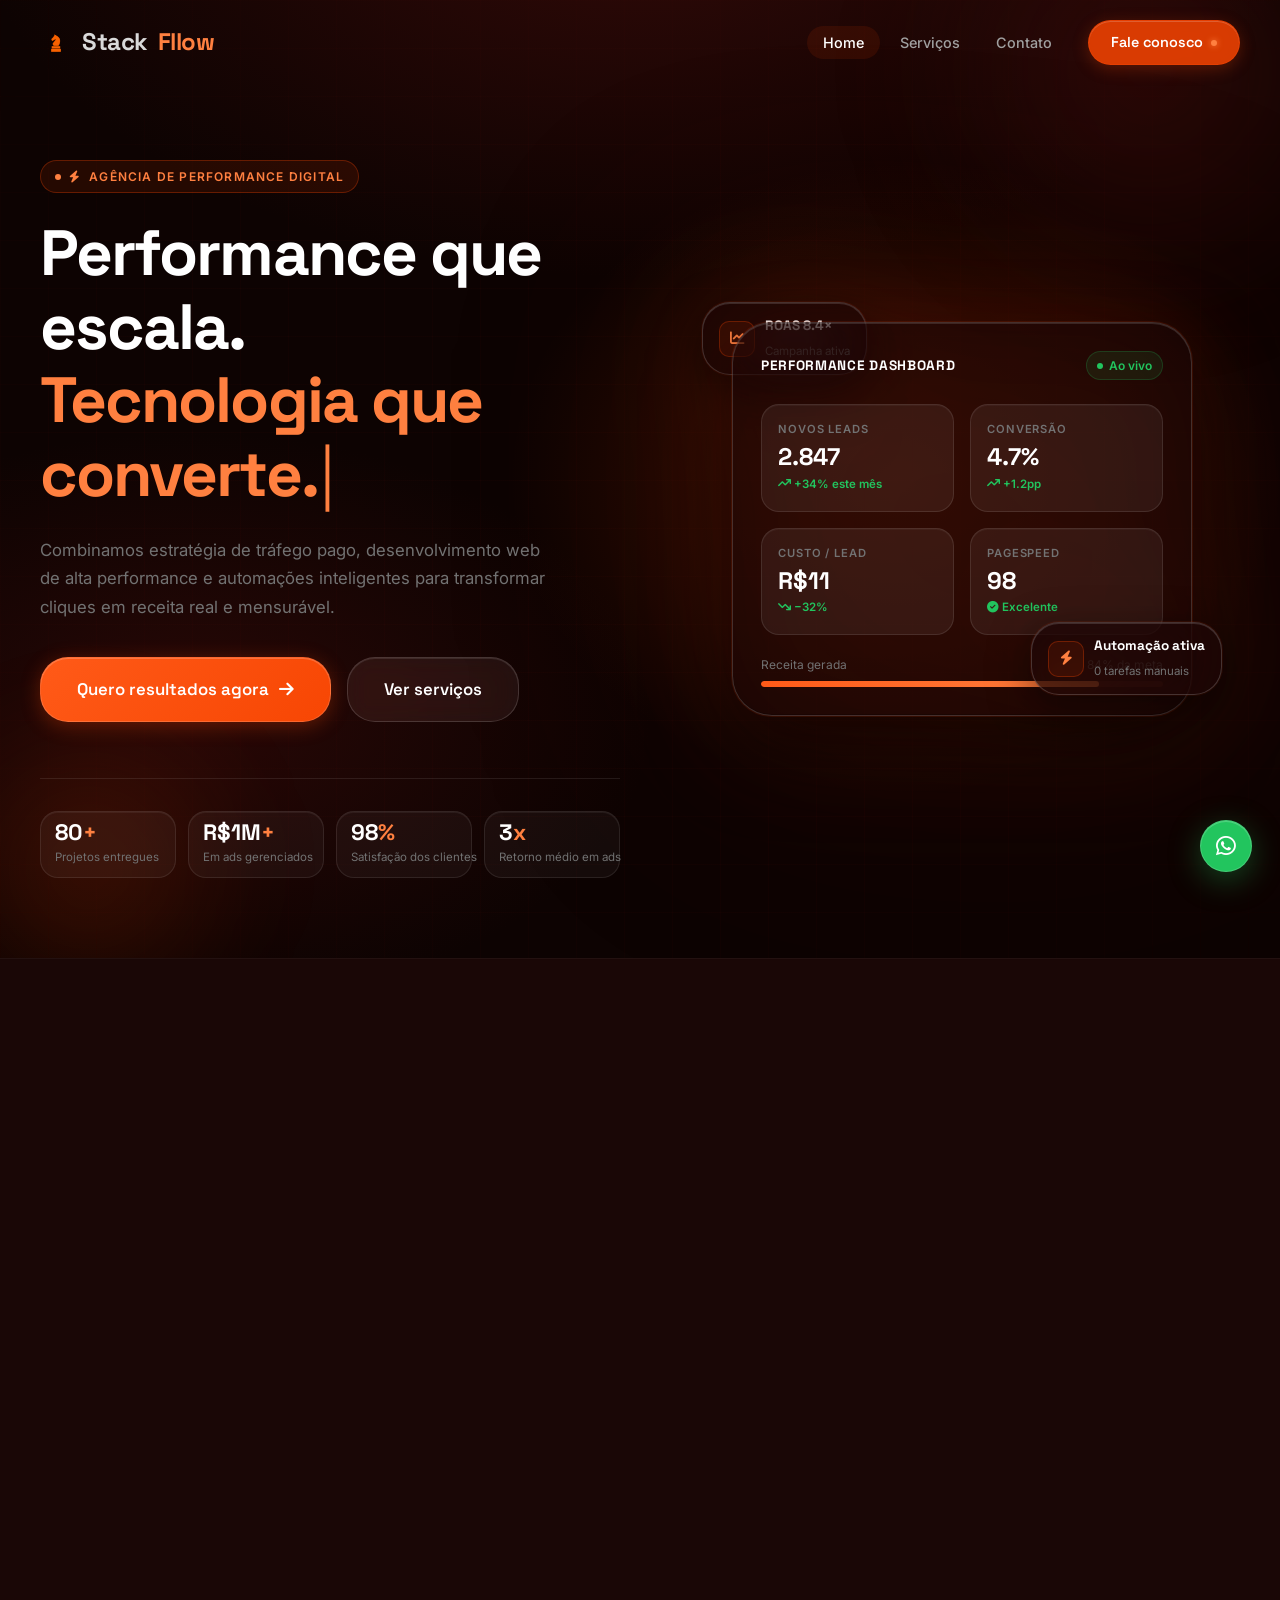
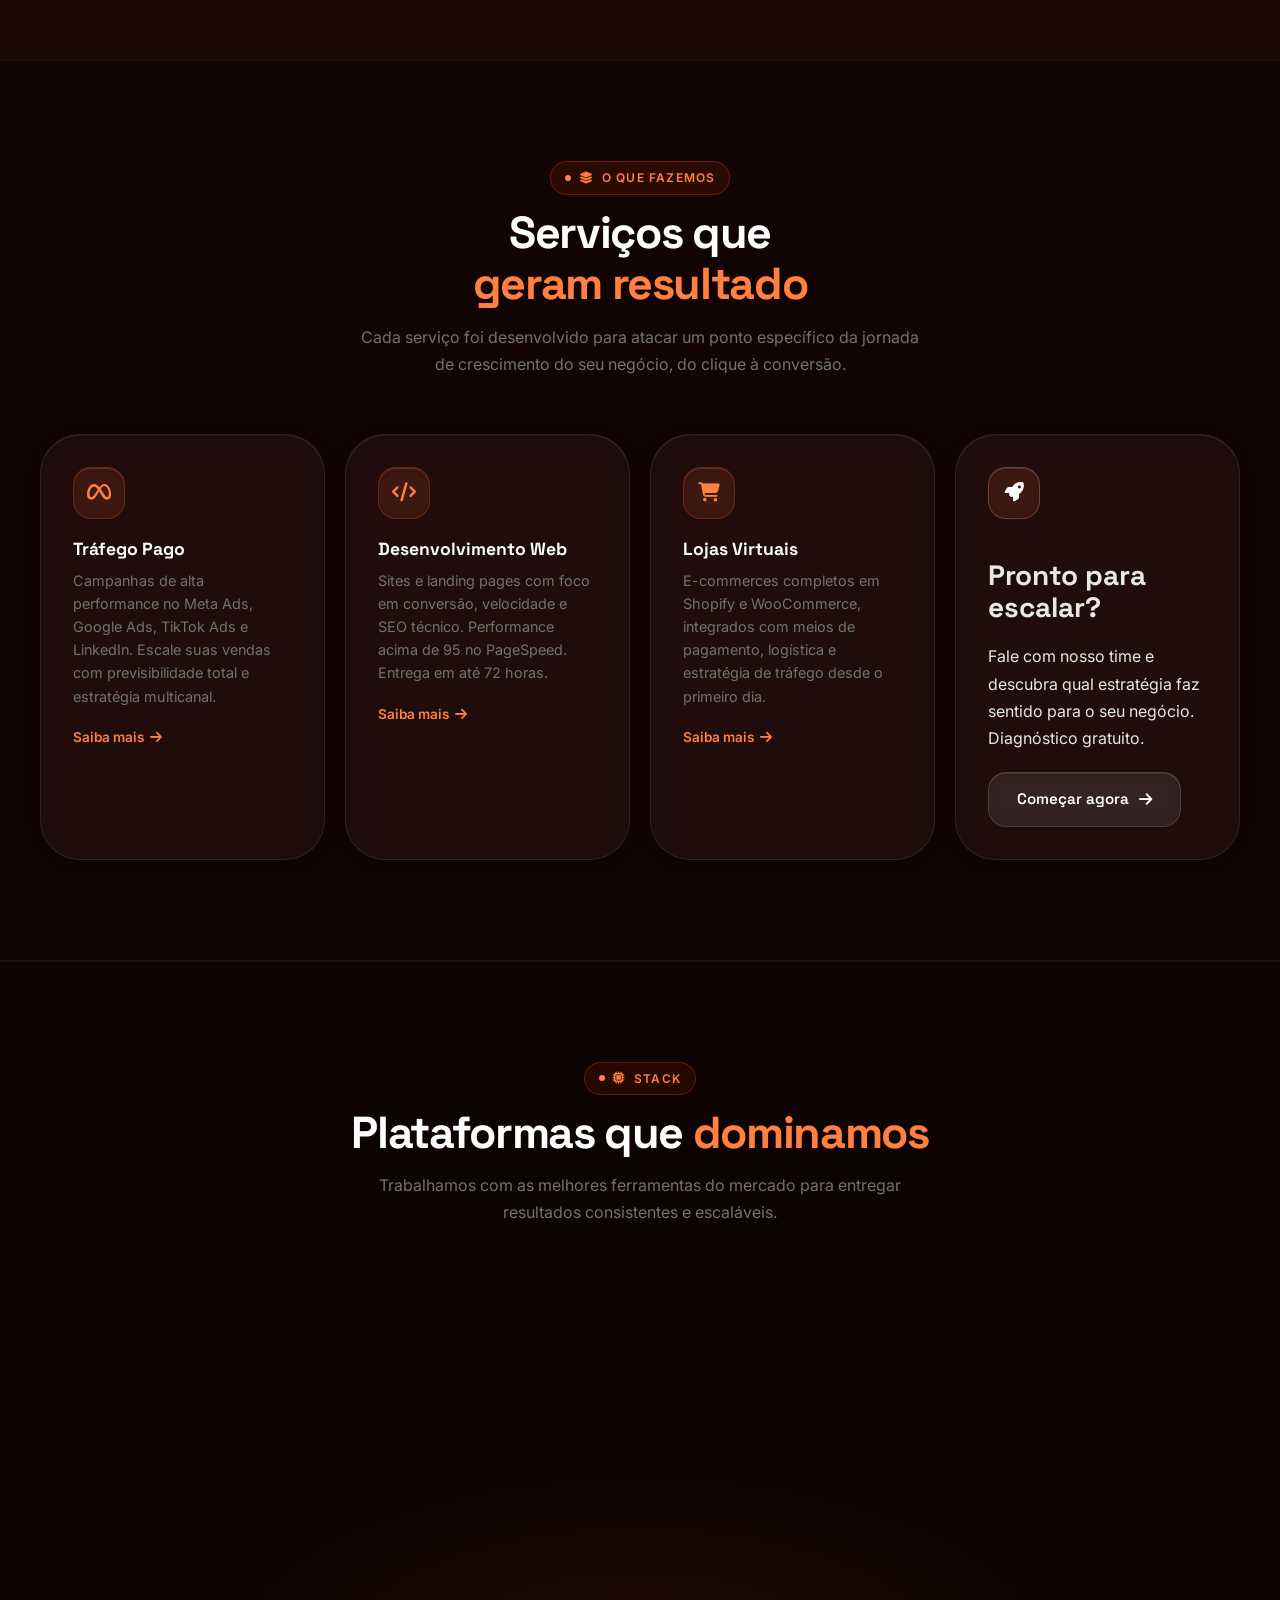
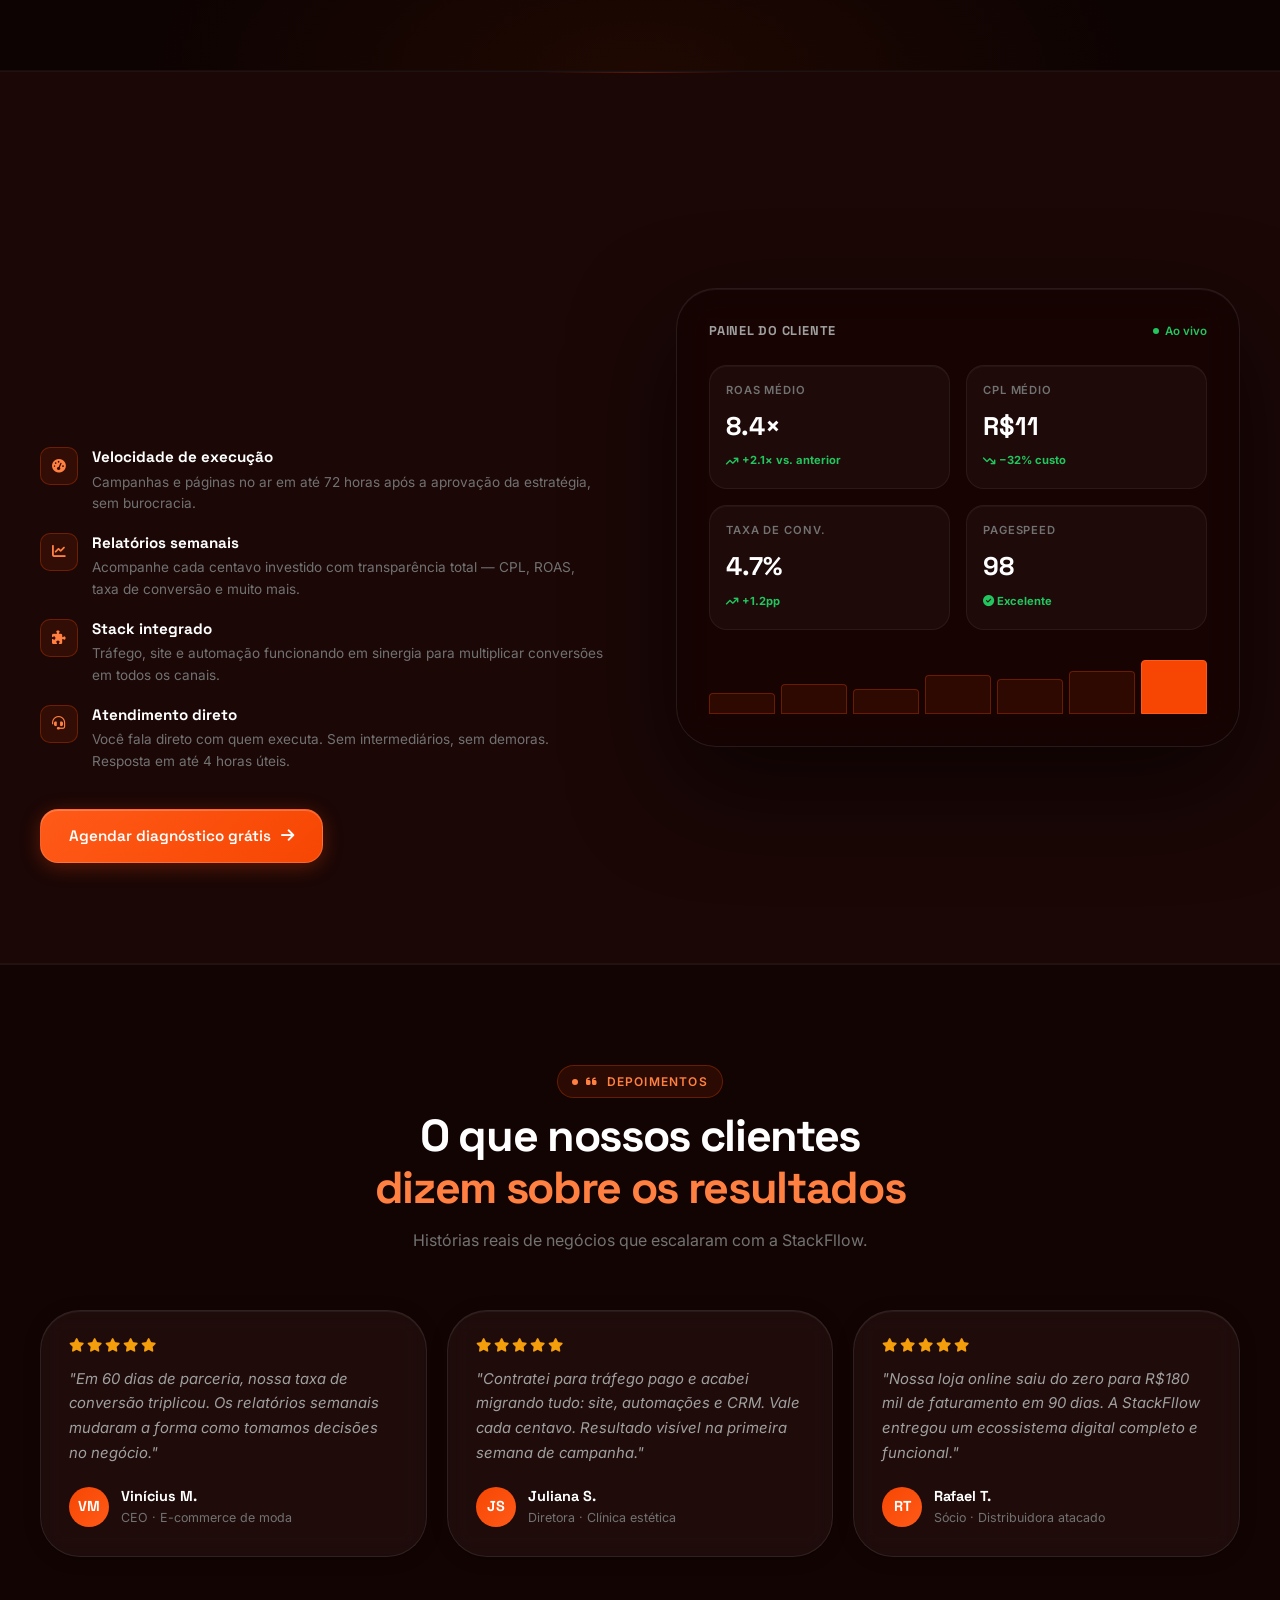
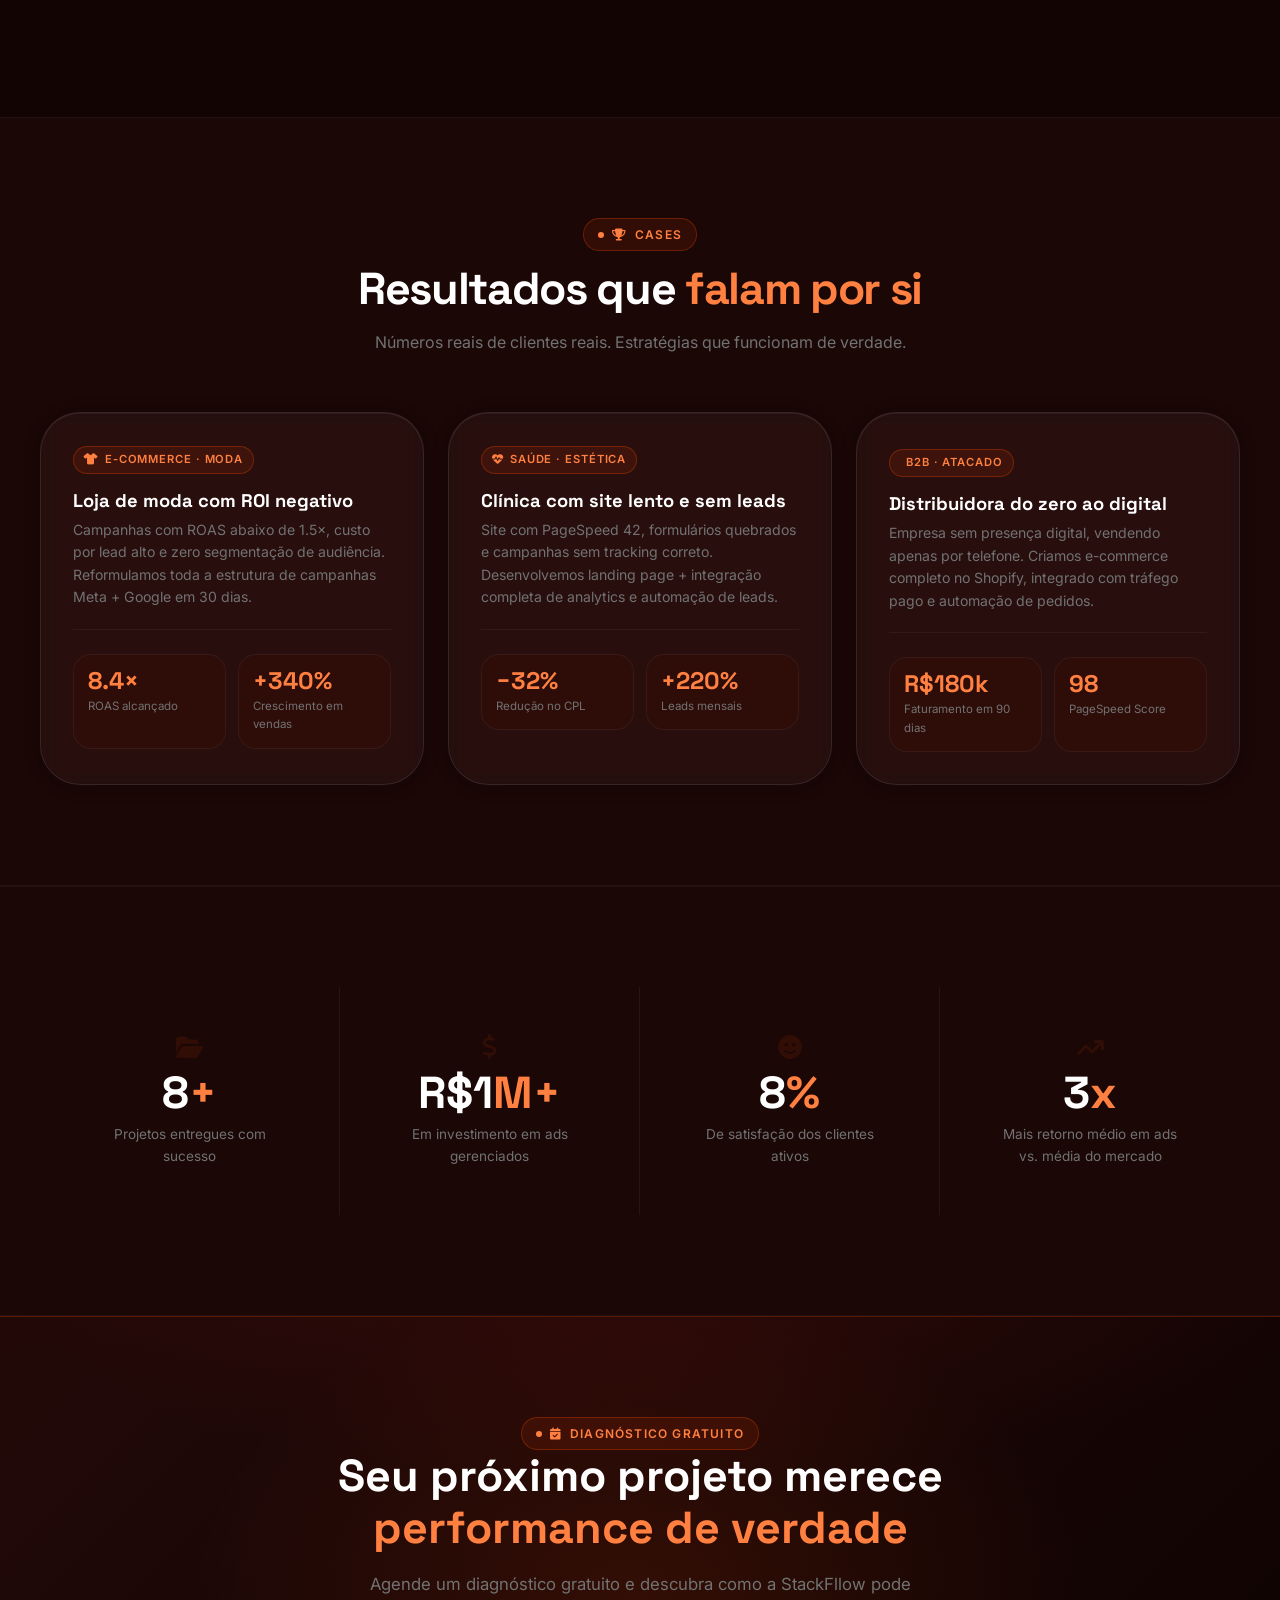
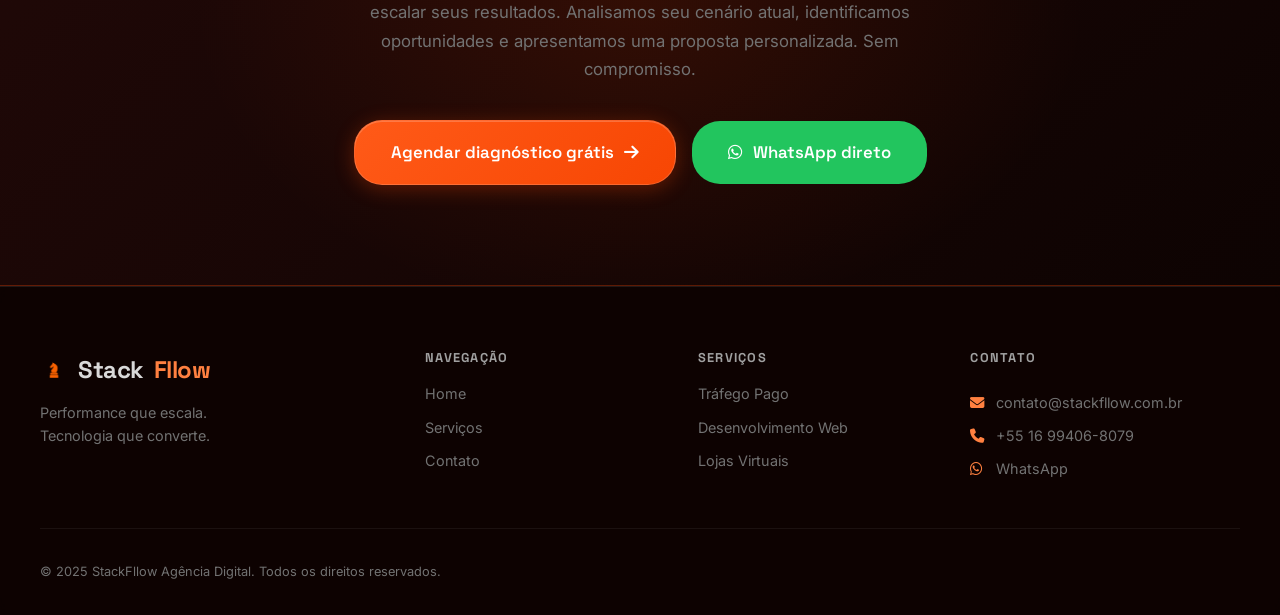
==== commit d20b5ef7: "fix: remove laptop mockup, volta dashboard original + mantém logo atualizada" ====
--- a/index.html
+++ b/index.html
@@ -73,7 +73,7 @@
   <link rel="preconnect" href="https://fonts.gstatic.com" crossorigin />
   <link href="https://fonts.googleapis.com/css2?family=Space+Grotesk:wght@400;500;600;700;800&family=Inter:wght@400;500&display=swap" rel="stylesheet" />
   <link rel="stylesheet" href="https://cdnjs.cloudflare.com/ajax/libs/font-awesome/6.5.1/css/all.min.css" />
-  <link rel="icon" href="Logo transparente -Photoroom.png" type="image/png" />
+  <link rel="icon" href="Logo atualizado.png" type="image/png" />
   <link rel="stylesheet" href="style.css" />
 </head>
 <body>
@@ -85,7 +85,7 @@
   <nav class="nav" id="nav">
     <div class="nav__inner">
       <a href="/" class="nav__logo">
-        <img src="Logo transparente -Photoroom.png" class="logo-icon" alt="StackFllow" aria-hidden="true" />
+        <img src="Logo atualizado.png" class="logo-icon" alt="StackFllow" aria-hidden="true" />
         <span class="logo-stack">Stack</span><span class="logo-flow">Fllow</span>
       </a>
       <ul class="nav__links" id="navLinks">
@@ -165,8 +165,6 @@
 
         <div class="hero__visual reveal reveal--delay-2">
           <div class="hero__dashboard">
-
-            <!-- Floating badges -->
             <div class="dash__float dash__float--1">
               <div class="dash__float-icon"><i class="fa-solid fa-chart-line"></i></div>
               <div class="dash__float-text">
@@ -174,72 +172,43 @@
                 <span>Campanha ativa</span>
               </div>
             </div>
-
-            <!-- LAPTOP MOCKUP -->
-            <div class="laptop">
-              <div class="laptop__screen">
-                <div class="laptop__bezel">
-                  <div class="laptop__camera"></div>
-                  <div class="laptop__display">
-                    <!-- browser bar -->
-                    <div class="laptop__browser-bar">
-                      <div class="laptop__traffic-lights">
-                        <span style="background:#f74603"></span>
-                        <span style="background:#dd0200"></span>
-                        <span style="background:#55100d"></span>
-                      </div>
-                      <div class="laptop__url-bar">stackfllow.com.br — Dashboard</div>
-                    </div>
-                    <!-- dashboard content -->
-                    <div class="dash__card">
-                      <div class="dash__header">
-                        <span class="dash__title">Performance Dashboard</span>
-                        <span class="dash__badge">Ao vivo</span>
-                      </div>
-                      <div class="dash__metrics">
-                        <div class="dash__metric">
-                          <div class="dash__metric-label">Novos leads</div>
-                          <div class="dash__metric-value" id="liveLeads">2.847</div>
-                          <div class="dash__metric-delta up"><i class="fa-solid fa-arrow-trend-up"></i> +34% este mês</div>
-                        </div>
-                        <div class="dash__metric">
-                          <div class="dash__metric-label">Conversão</div>
-                          <div class="dash__metric-value" id="liveConv">4.7%</div>
-                          <div class="dash__metric-delta up"><i class="fa-solid fa-arrow-trend-up"></i> +1.2pp</div>
-                        </div>
-                        <div class="dash__metric">
-                          <div class="dash__metric-label">Custo / lead</div>
-                          <div class="dash__metric-value" id="liveCpl">R$11</div>
-                          <div class="dash__metric-delta up"><i class="fa-solid fa-arrow-trend-down"></i> −32%</div>
-                        </div>
-                        <div class="dash__metric">
-                          <div class="dash__metric-label">PageSpeed</div>
-                          <div class="dash__metric-value">98</div>
-                          <div class="dash__metric-delta up"><i class="fa-solid fa-circle-check"></i> Excelente</div>
-                        </div>
-                      </div>
-                      <div class="dash__bar-wrap">
-                        <div class="dash__bar-label">
-                          <span>Receita gerada</span>
-                          <span>84% da meta</span>
-                        </div>
-                        <div class="dash__bar">
-                          <div class="dash__bar-fill" data-width="84"></div>
-                        </div>
-                      </div>
-                    </div>
-                  </div>
+            <div class="dash__card">
+              <div class="dash__header">
+                <span class="dash__title">Performance Dashboard</span>
+                <span class="dash__badge">Ao vivo</span>
+              </div>
+              <div class="dash__metrics">
+                <div class="dash__metric">
+                  <div class="dash__metric-label">Novos leads</div>
+                  <div class="dash__metric-value" id="liveLeads">2.847</div>
+                  <div class="dash__metric-delta up"><i class="fa-solid fa-arrow-trend-up"></i> +34% este mês</div>
                 </div>
-              </div>
-              <div class="laptop__hinge"></div>
-              <div class="laptop__base">
-                <div class="laptop__keyboard">
-                  <div class="laptop__keys"></div>
+                <div class="dash__metric">
+                  <div class="dash__metric-label">Conversão</div>
+                  <div class="dash__metric-value" id="liveConv">4.7%</div>
+                  <div class="dash__metric-delta up"><i class="fa-solid fa-arrow-trend-up"></i> +1.2pp</div>
                 </div>
-                <div class="laptop__trackpad"></div>
-              </div>
-            </div>
-
+                <div class="dash__metric">
+                  <div class="dash__metric-label">Custo / lead</div>
+                  <div class="dash__metric-value" id="liveCpl">R$11</div>
+                  <div class="dash__metric-delta up"><i class="fa-solid fa-arrow-trend-down"></i> −32%</div>
+                </div>
+                <div class="dash__metric">
+                  <div class="dash__metric-label">PageSpeed</div>
+                  <div class="dash__metric-value">98</div>
+                  <div class="dash__metric-delta up"><i class="fa-solid fa-circle-check"></i> Excelente</div>
+                </div>
+              </div>
+              <div class="dash__bar-wrap">
+                <div class="dash__bar-label">
+                  <span>Receita gerada</span>
+                  <span>84% da meta</span>
+                </div>
+                <div class="dash__bar">
+                  <div class="dash__bar-fill" data-width="84"></div>
+                </div>
+              </div>
+            </div>
             <div class="dash__float dash__float--2">
               <div class="dash__float-icon"><i class="fa-solid fa-bolt"></i></div>
               <div class="dash__float-text">
@@ -689,7 +658,7 @@
       <div class="footer__top">
         <div class="footer__brand">
           <a href="/" class="nav__logo">
-            <img src="Logo transparente -Photoroom.png" class="logo-icon" alt="StackFllow" aria-hidden="true" />
+            <img src="Logo atualizado.png" class="logo-icon" alt="StackFllow" aria-hidden="true" />
             <span class="logo-stack">Stack</span><span class="logo-flow">Fllow</span>
           </a>
           <p>Performance que escala.<br/>Tecnologia que converte.</p>
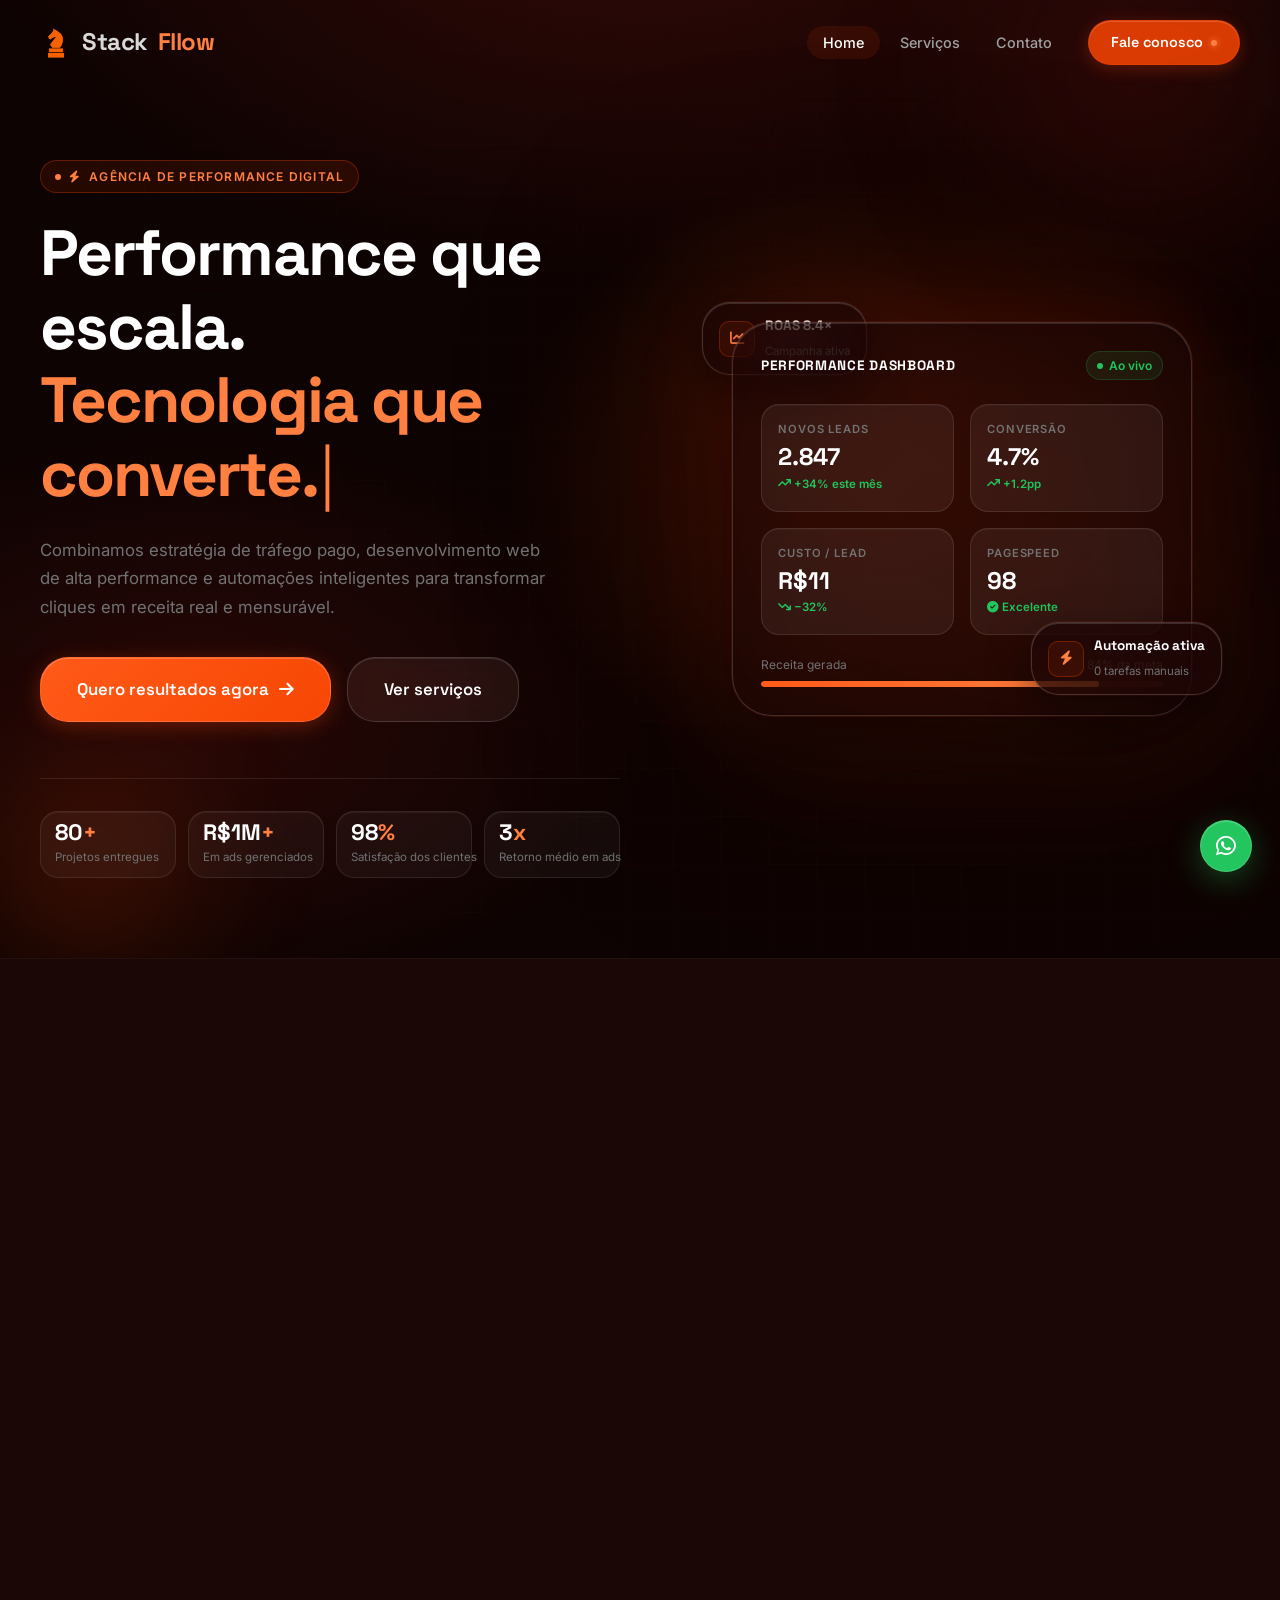
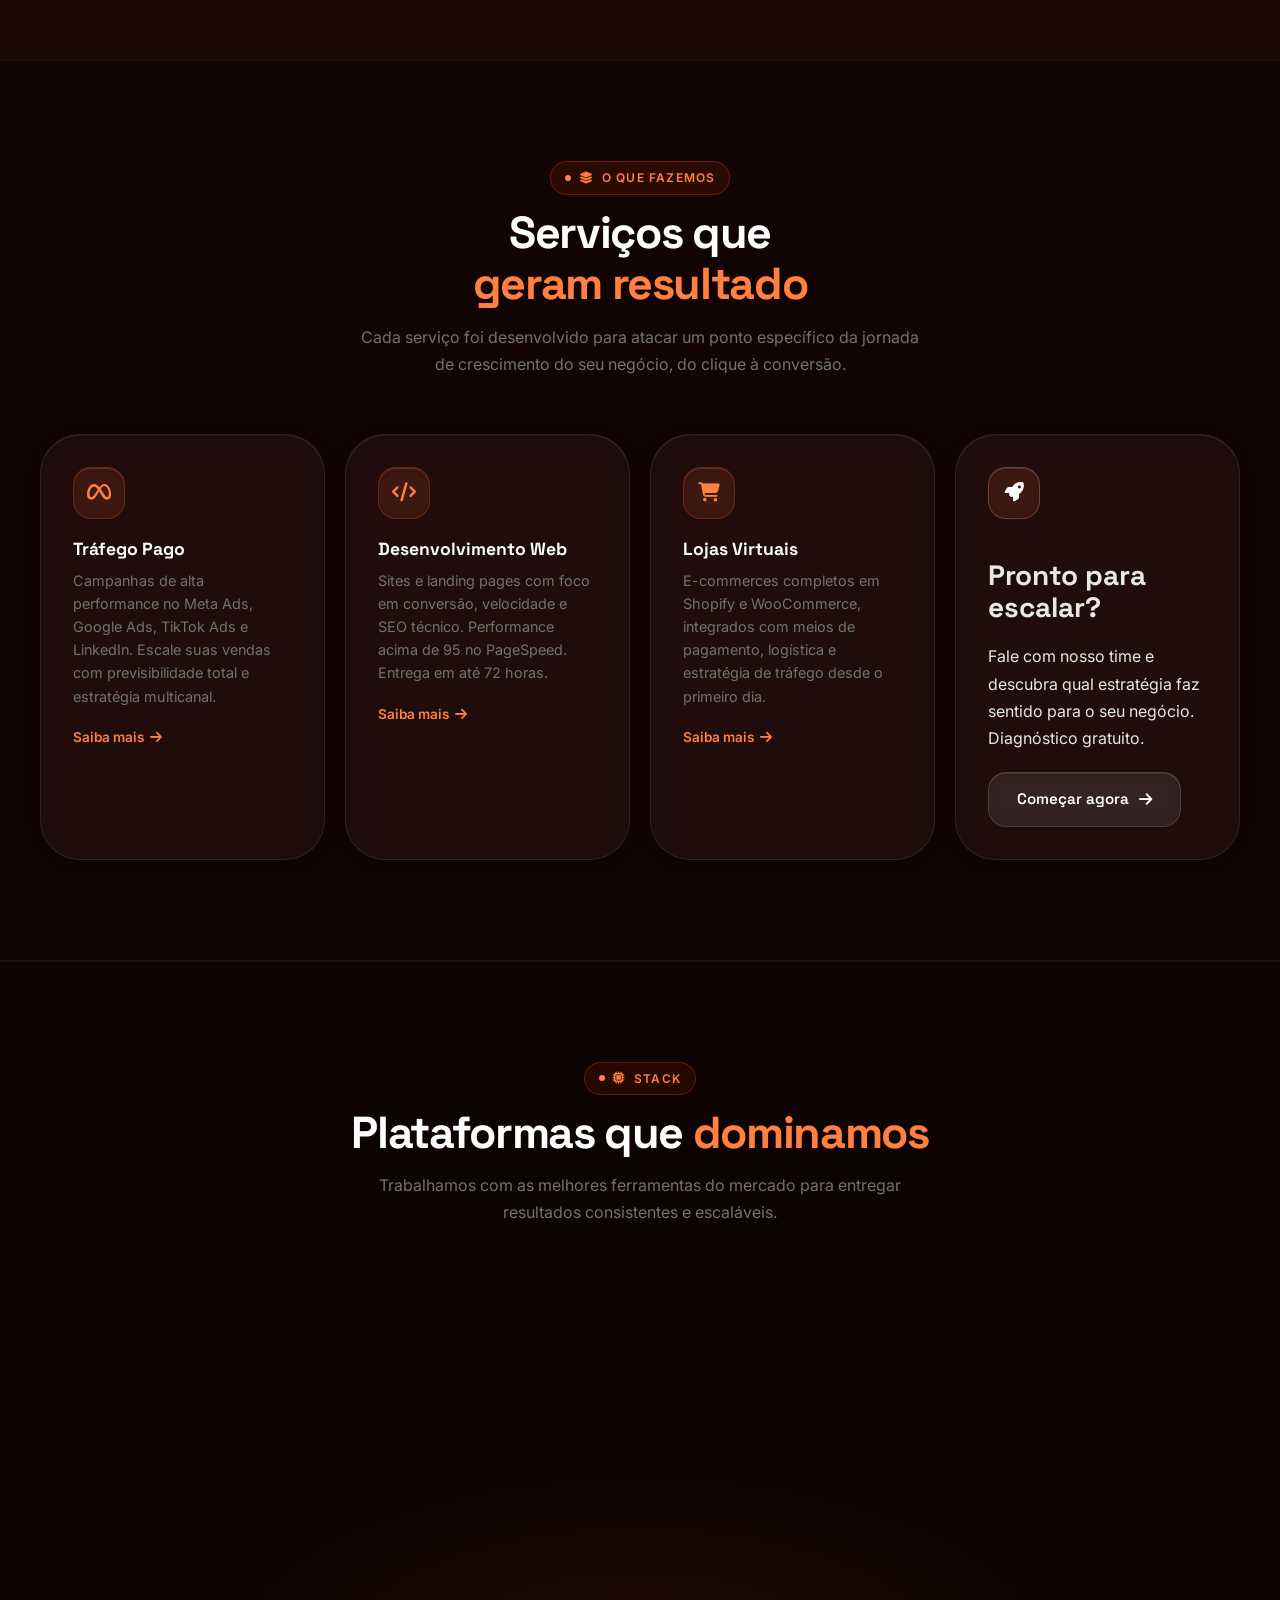
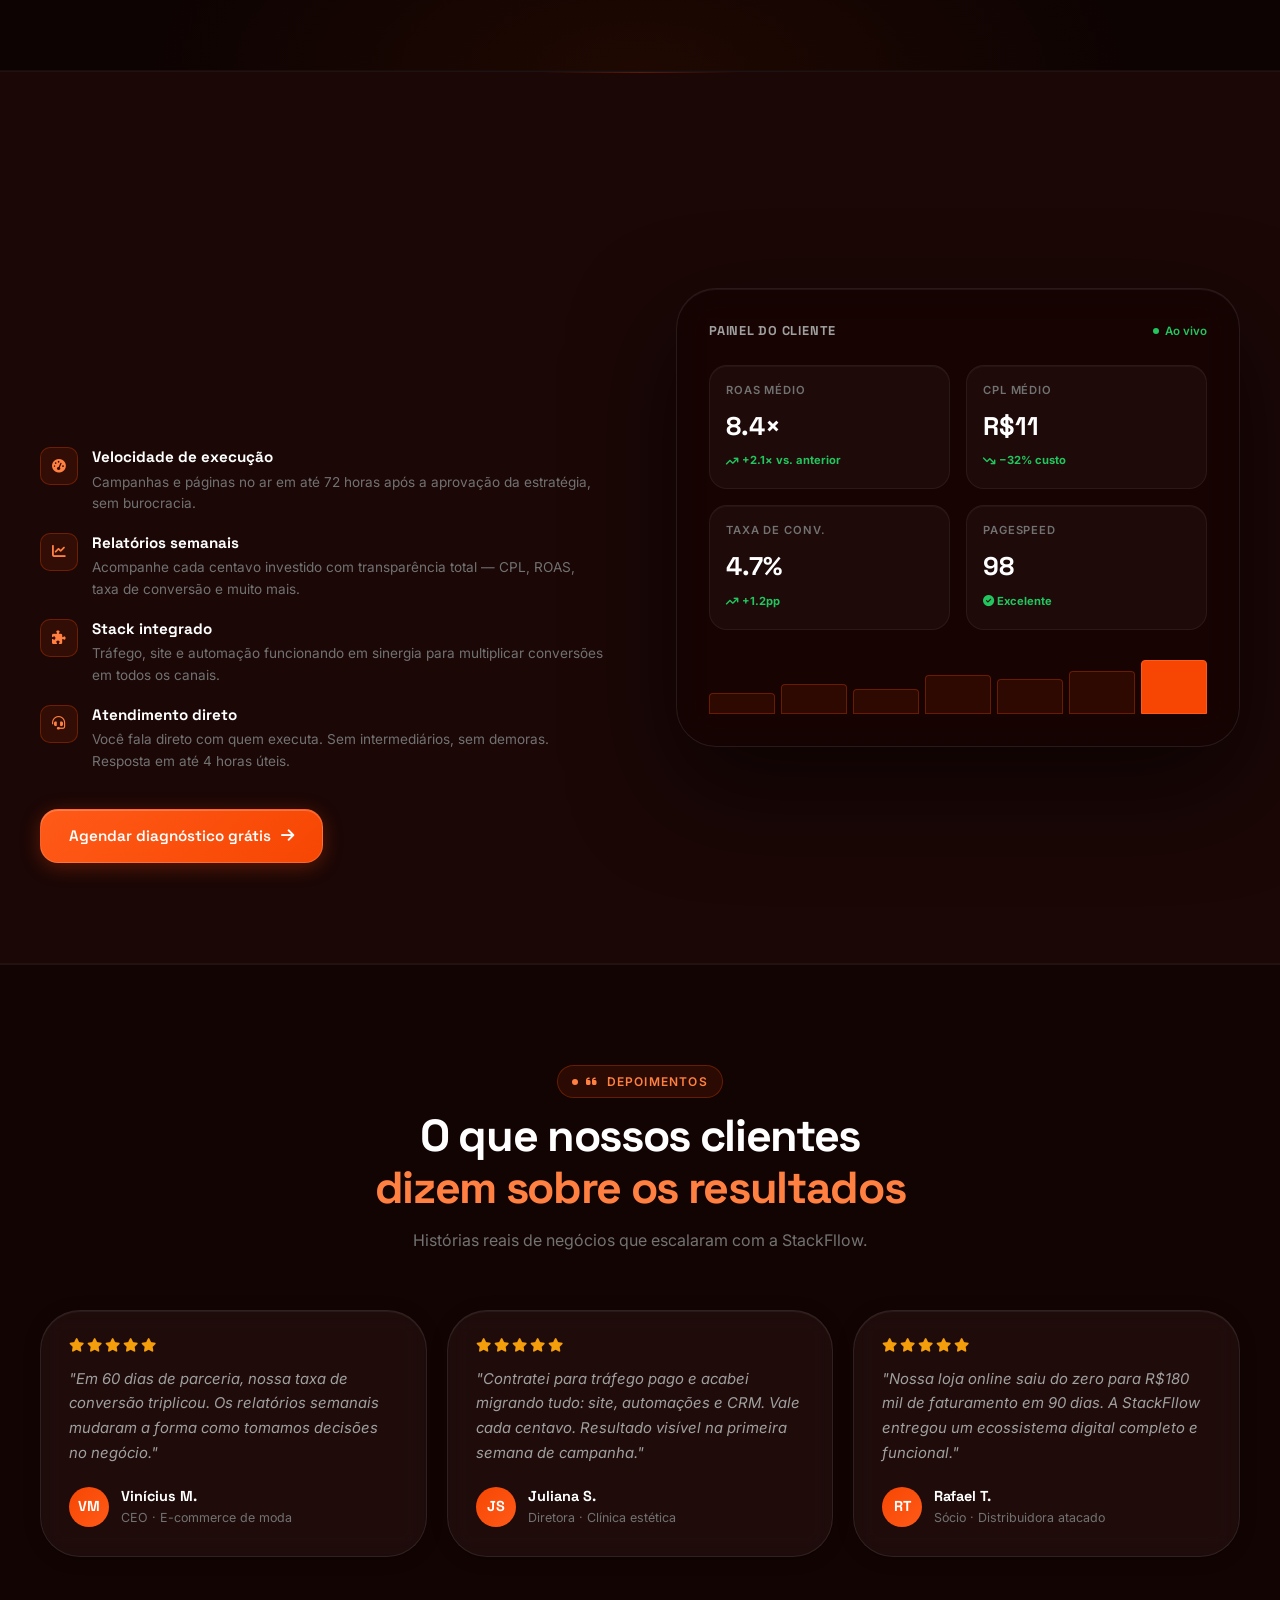
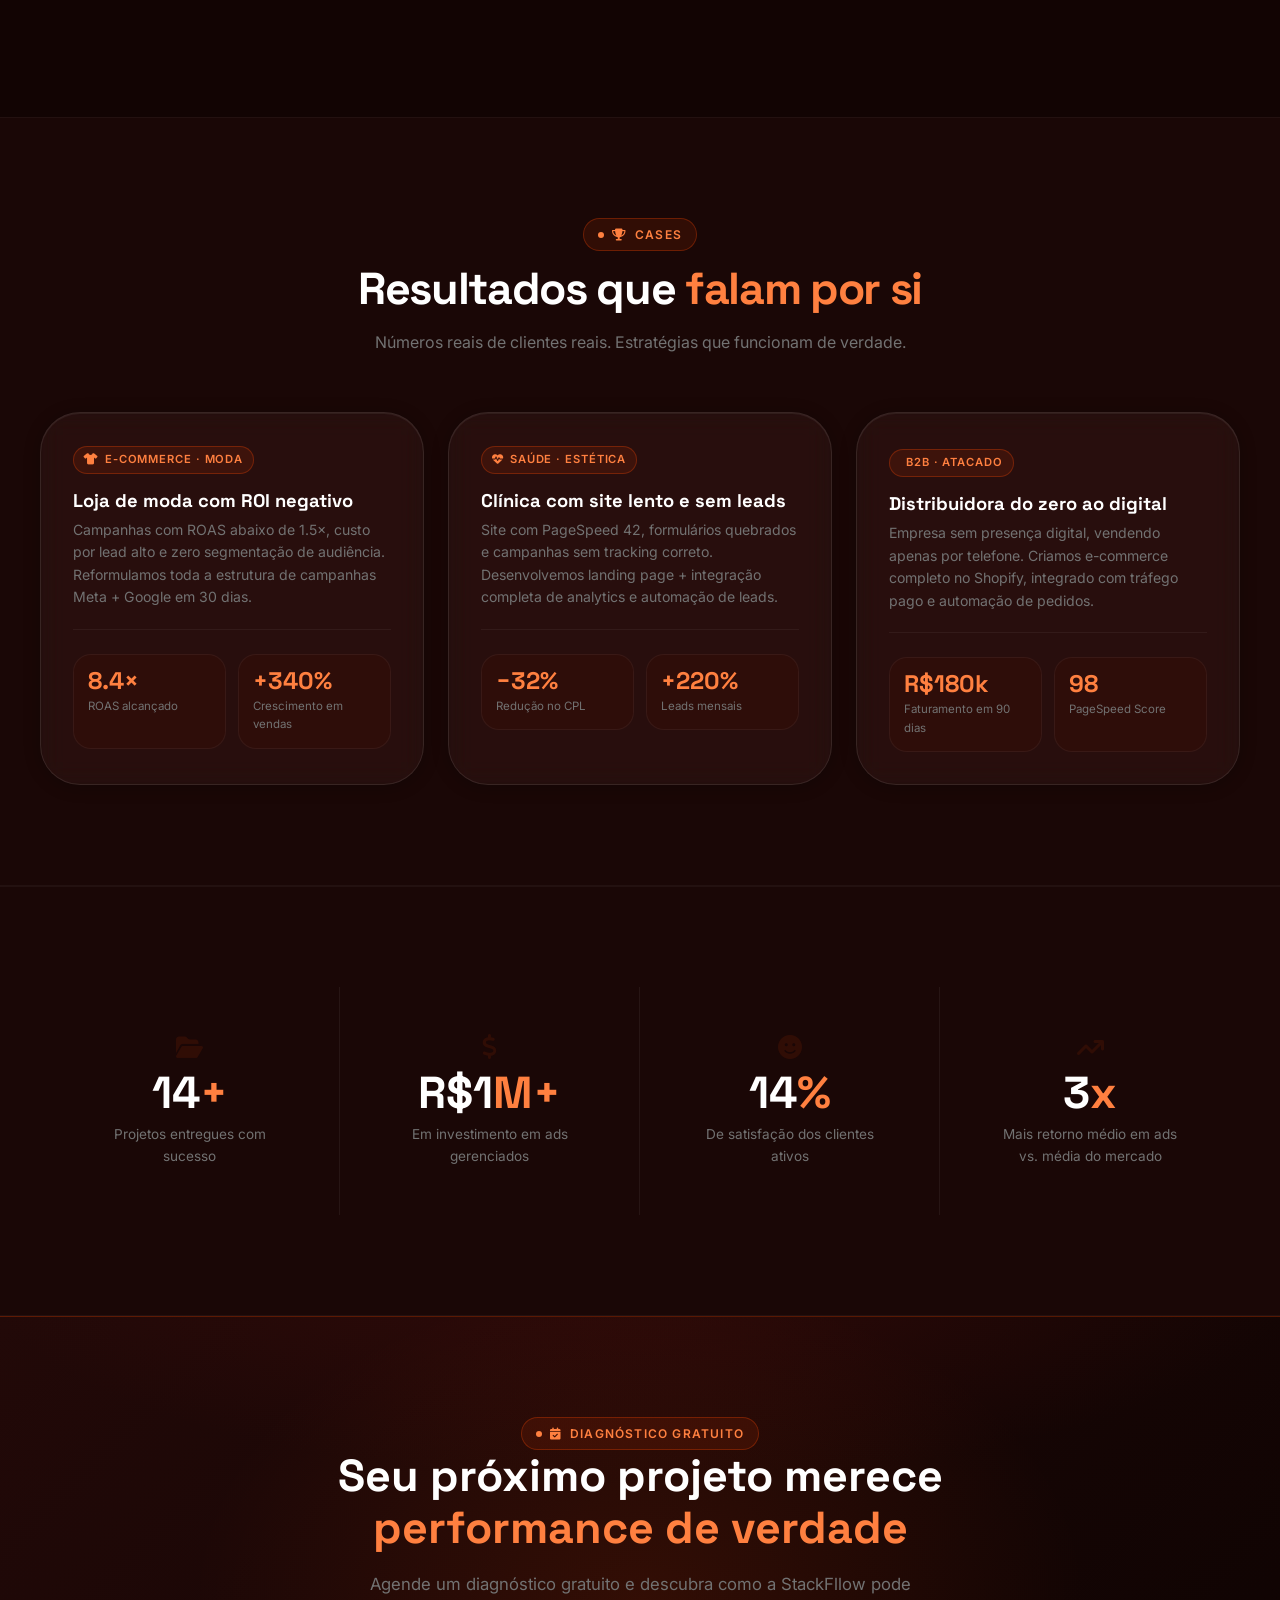
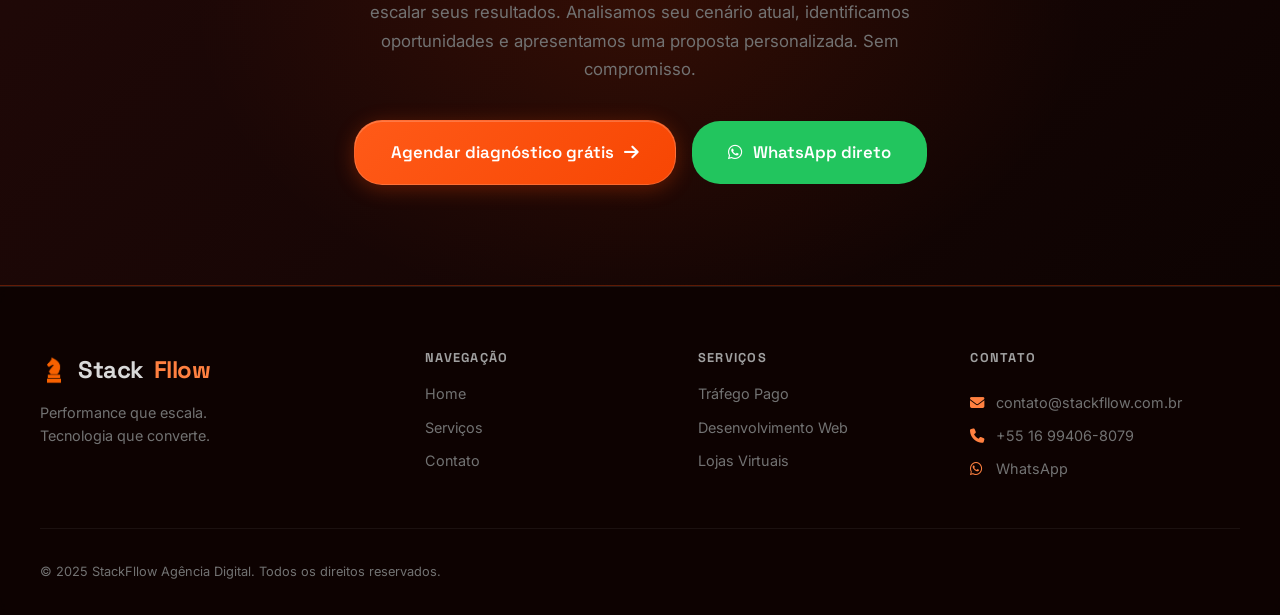
==== commit 32b56599: "feat: atualiza logo para 'Logo atualizado 2.png'" ====
--- a/index.html
+++ b/index.html
@@ -73,7 +73,7 @@
   <link rel="preconnect" href="https://fonts.gstatic.com" crossorigin />
   <link href="https://fonts.googleapis.com/css2?family=Space+Grotesk:wght@400;500;600;700;800&family=Inter:wght@400;500&display=swap" rel="stylesheet" />
   <link rel="stylesheet" href="https://cdnjs.cloudflare.com/ajax/libs/font-awesome/6.5.1/css/all.min.css" />
-  <link rel="icon" href="Logo atualizado.png" type="image/png" />
+  <link rel="icon" href="Logo atualizado 2.png" type="image/png" />
   <link rel="stylesheet" href="style.css" />
 </head>
 <body>
@@ -85,7 +85,7 @@
   <nav class="nav" id="nav">
     <div class="nav__inner">
       <a href="/" class="nav__logo">
-        <img src="Logo atualizado.png" class="logo-icon" alt="StackFllow" aria-hidden="true" />
+        <img src="Logo atualizado 2.png" class="logo-icon" alt="StackFllow" aria-hidden="true" />
         <span class="logo-stack">Stack</span><span class="logo-flow">Fllow</span>
       </a>
       <ul class="nav__links" id="navLinks">
@@ -658,7 +658,7 @@
       <div class="footer__top">
         <div class="footer__brand">
           <a href="/" class="nav__logo">
-            <img src="Logo atualizado.png" class="logo-icon" alt="StackFllow" aria-hidden="true" />
+            <img src="Logo atualizado 2.png" class="logo-icon" alt="StackFllow" aria-hidden="true" />
             <span class="logo-stack">Stack</span><span class="logo-flow">Fllow</span>
           </a>
           <p>Performance que escala.<br/>Tecnologia que converte.</p>
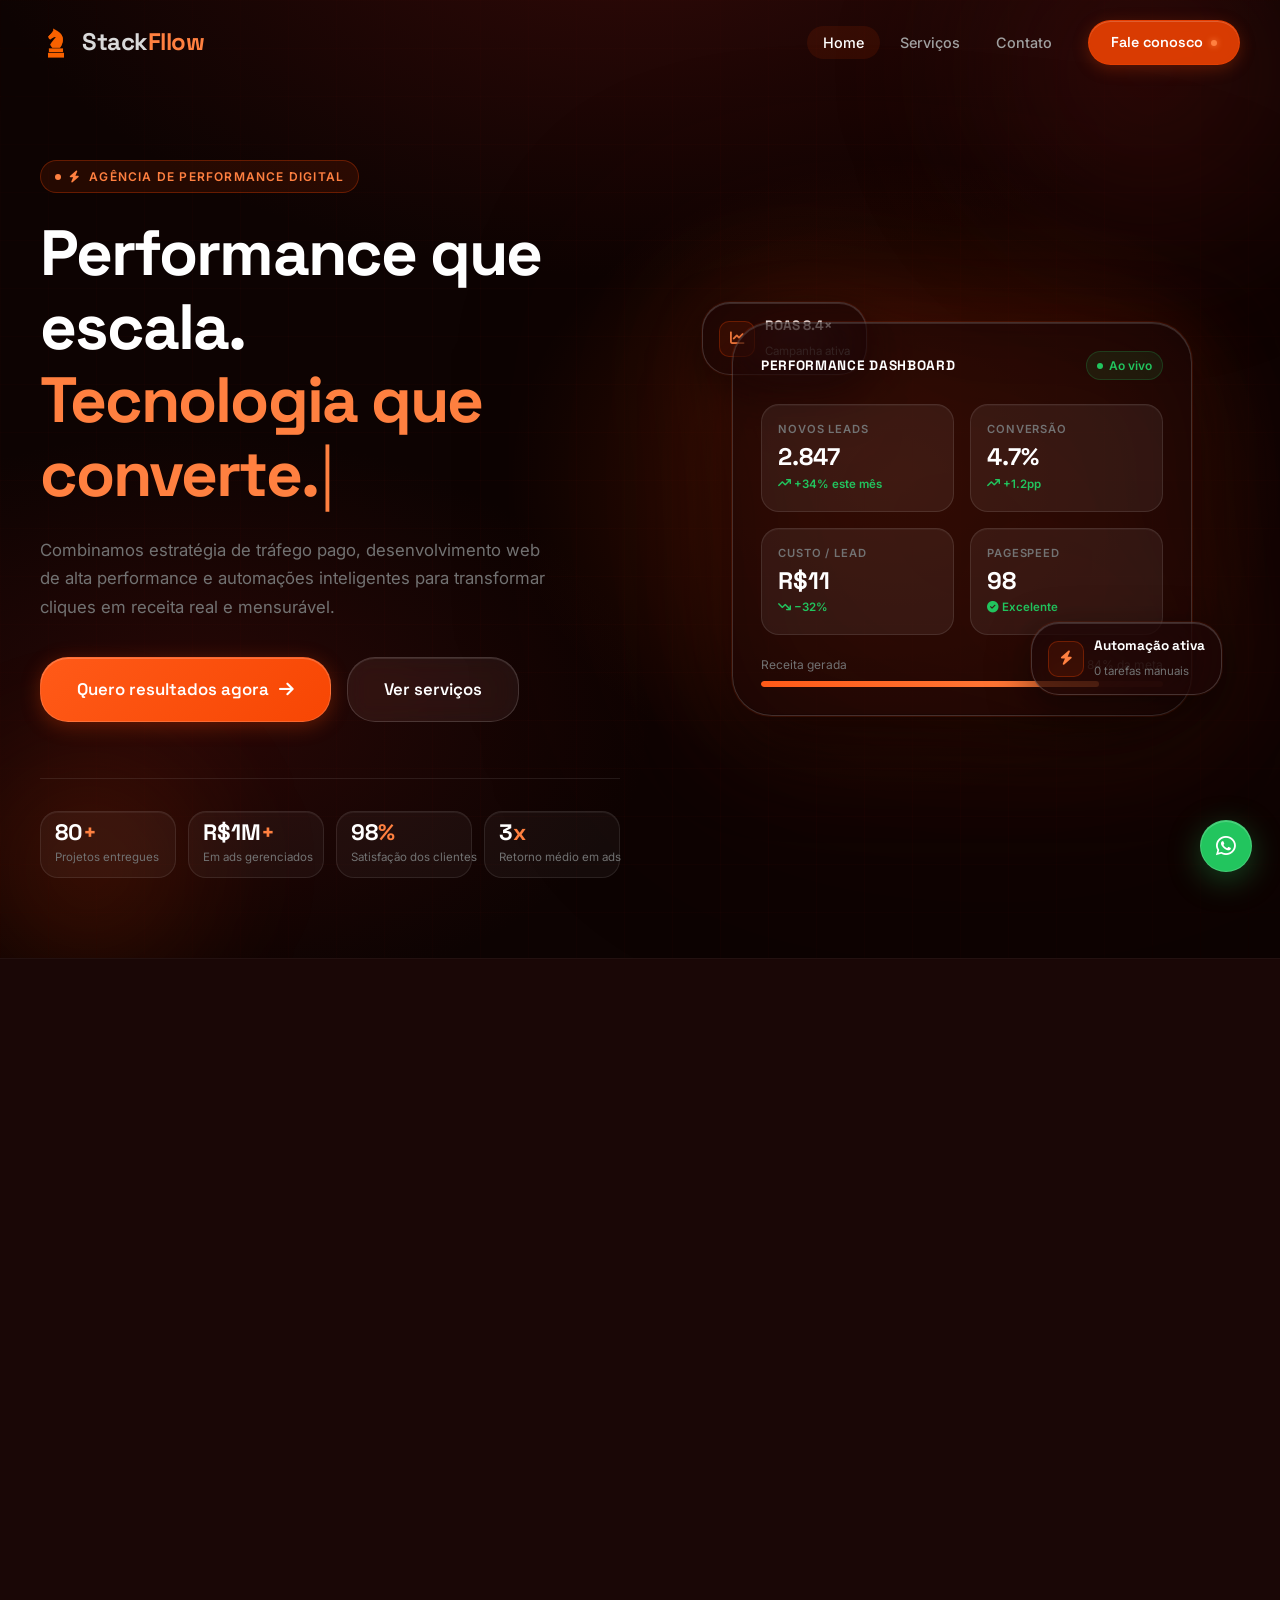
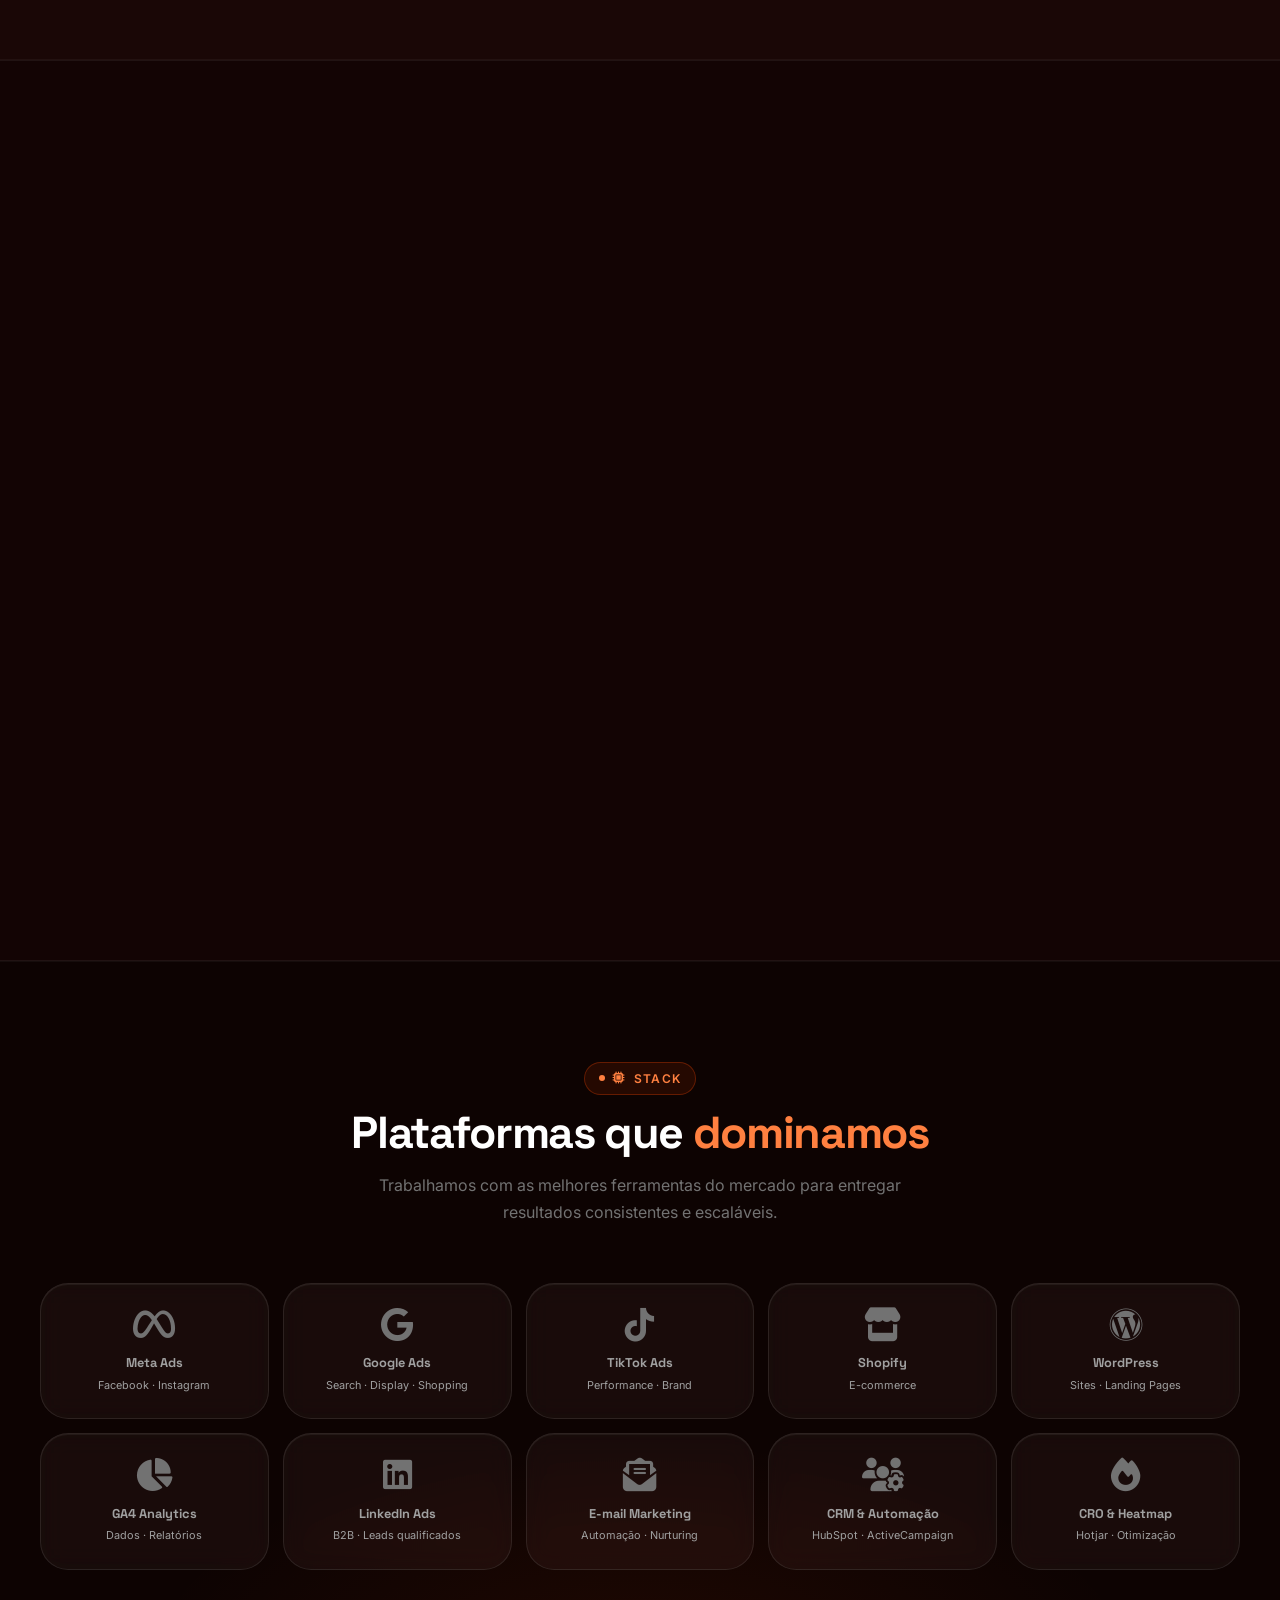
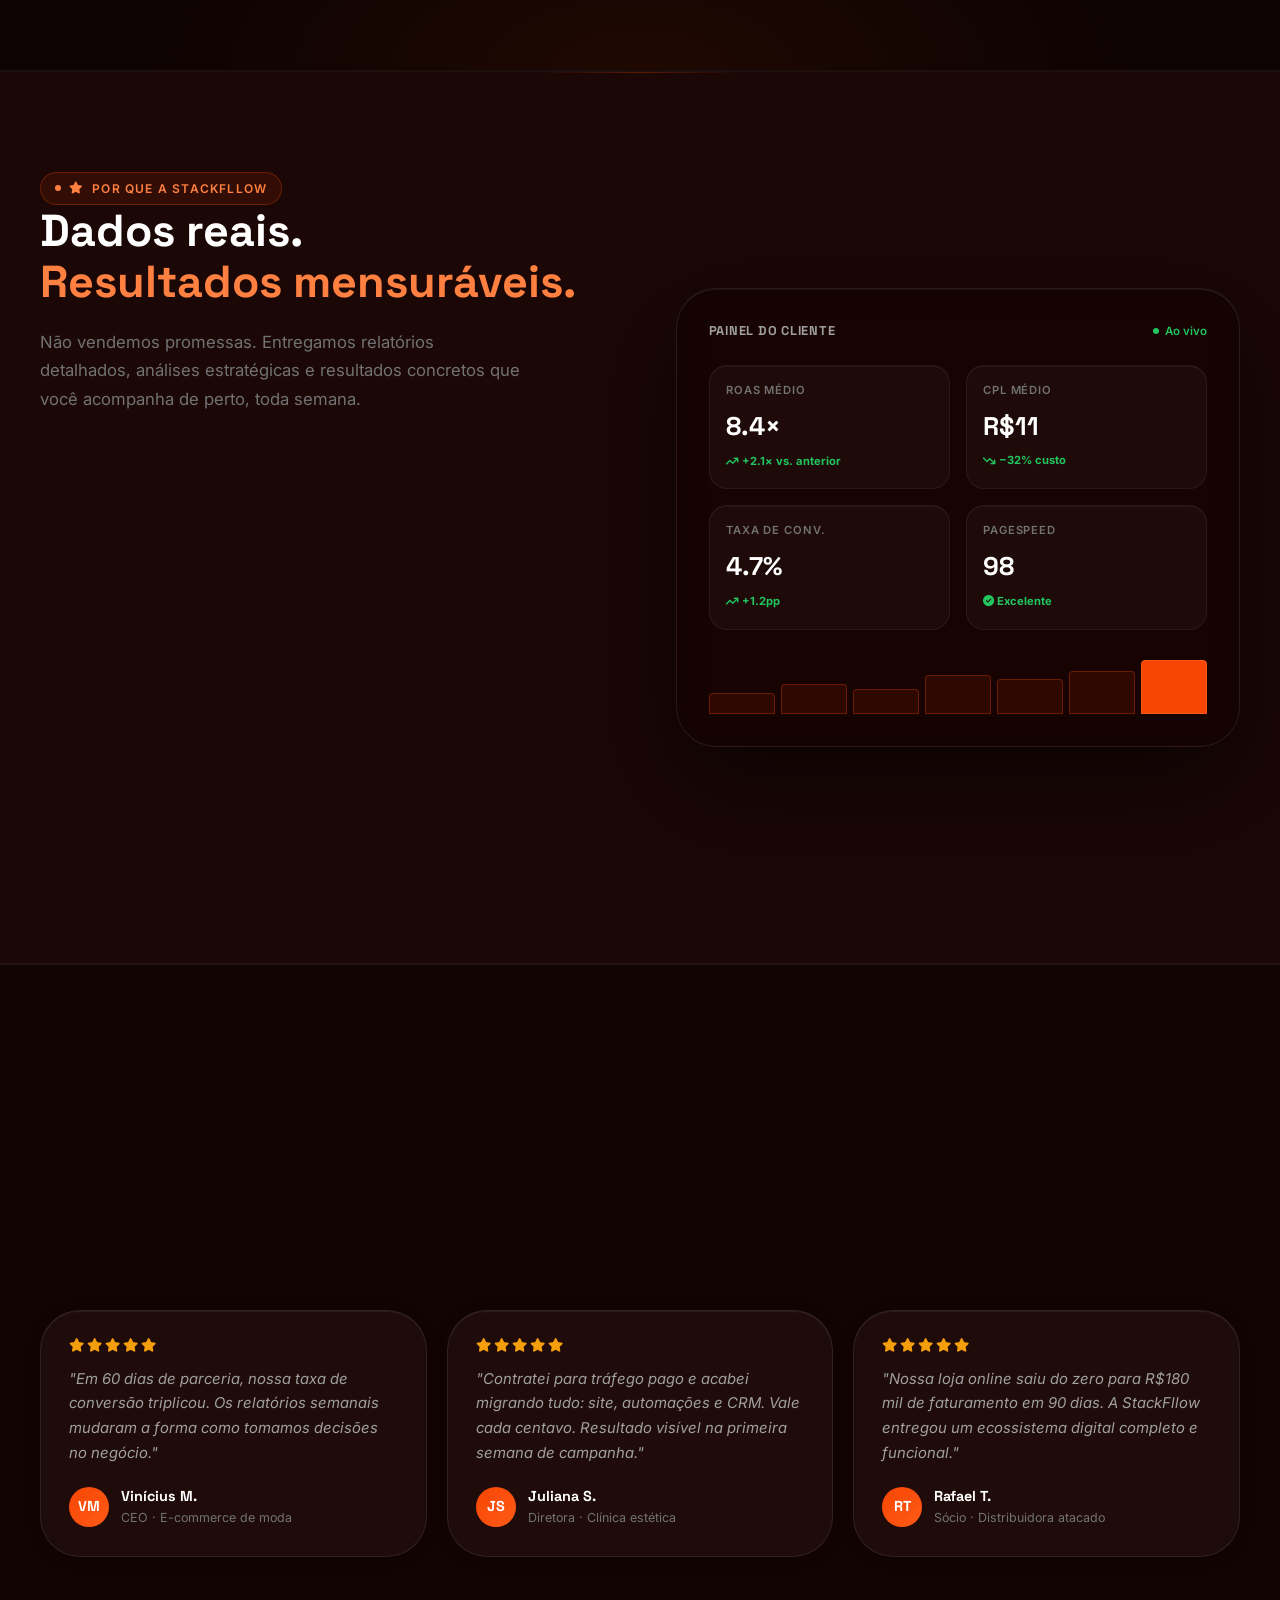
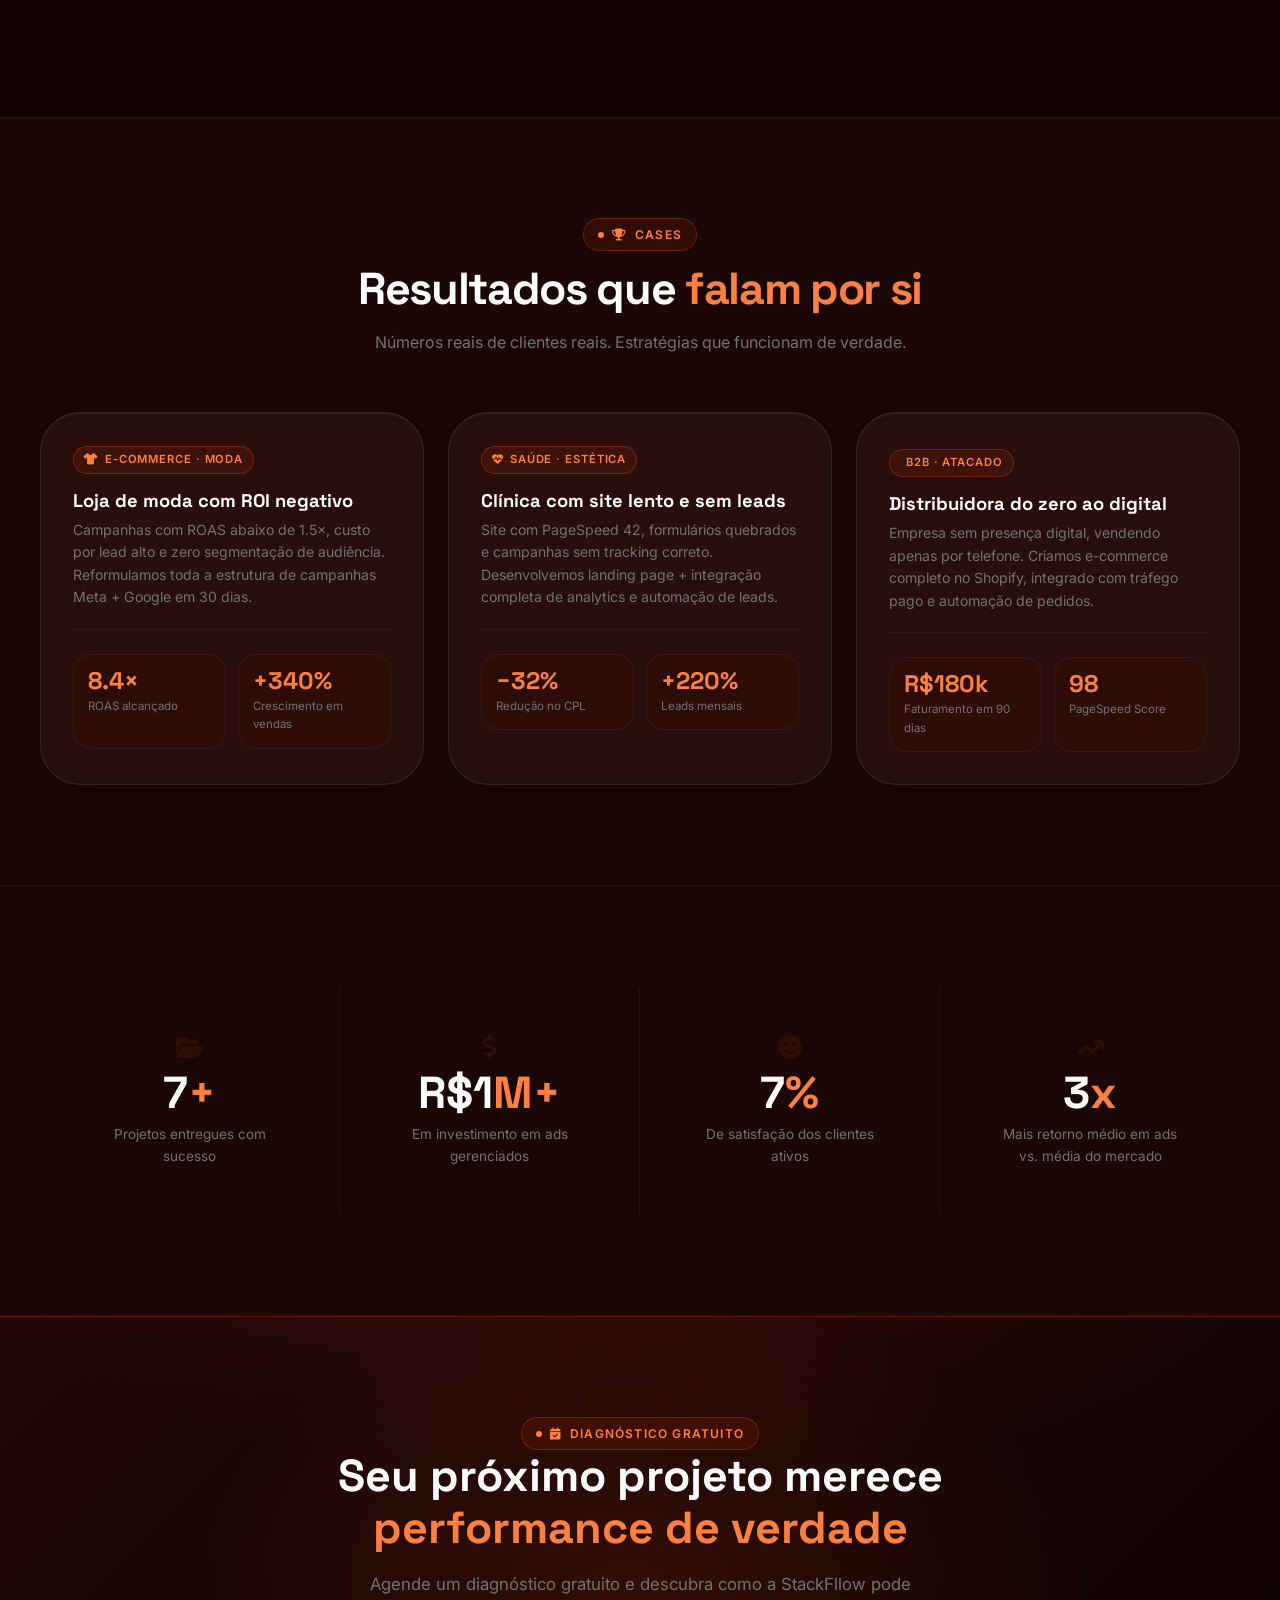
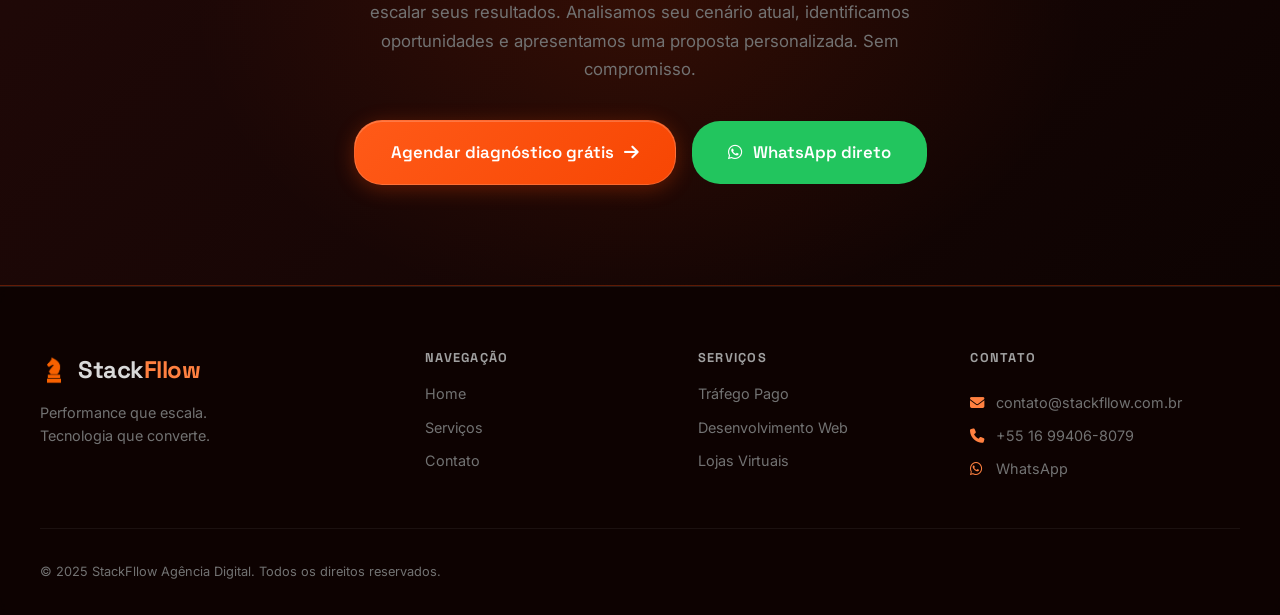
==== commit 51da8deb: "fix: StackFllow grudado no header — remove espaço entre Stack e Fllow" ====
--- a/index.html
+++ b/index.html
@@ -86,7 +86,7 @@
     <div class="nav__inner">
       <a href="/" class="nav__logo">
         <img src="Logo atualizado 2.png" class="logo-icon" alt="StackFllow" aria-hidden="true" />
-        <span class="logo-stack">Stack</span><span class="logo-flow">Fllow</span>
+        <span class="logo-name"><span class="logo-stack">Stack</span><span class="logo-flow">Fllow</span></span>
       </a>
       <ul class="nav__links" id="navLinks">
         <li><a href="/" class="nav__link active">Home</a></li>
@@ -659,7 +659,7 @@
         <div class="footer__brand">
           <a href="/" class="nav__logo">
             <img src="Logo atualizado 2.png" class="logo-icon" alt="StackFllow" aria-hidden="true" />
-            <span class="logo-stack">Stack</span><span class="logo-flow">Fllow</span>
+            <span class="logo-name"><span class="logo-stack">Stack</span><span class="logo-flow">Fllow</span></span>
           </a>
           <p>Performance que escala.<br/>Tecnologia que converte.</p>
         </div>
--- a/style.css
+++ b/style.css
@@ -264,6 +264,7 @@
   transform: scale(1.08);
   opacity: .9;
 }
+.logo-name  { display: flex; align-items: center; gap: 0; }
 .logo-stack { color: var(--off-white); }
 .logo-flow  { color: var(--orange-xl); }
 
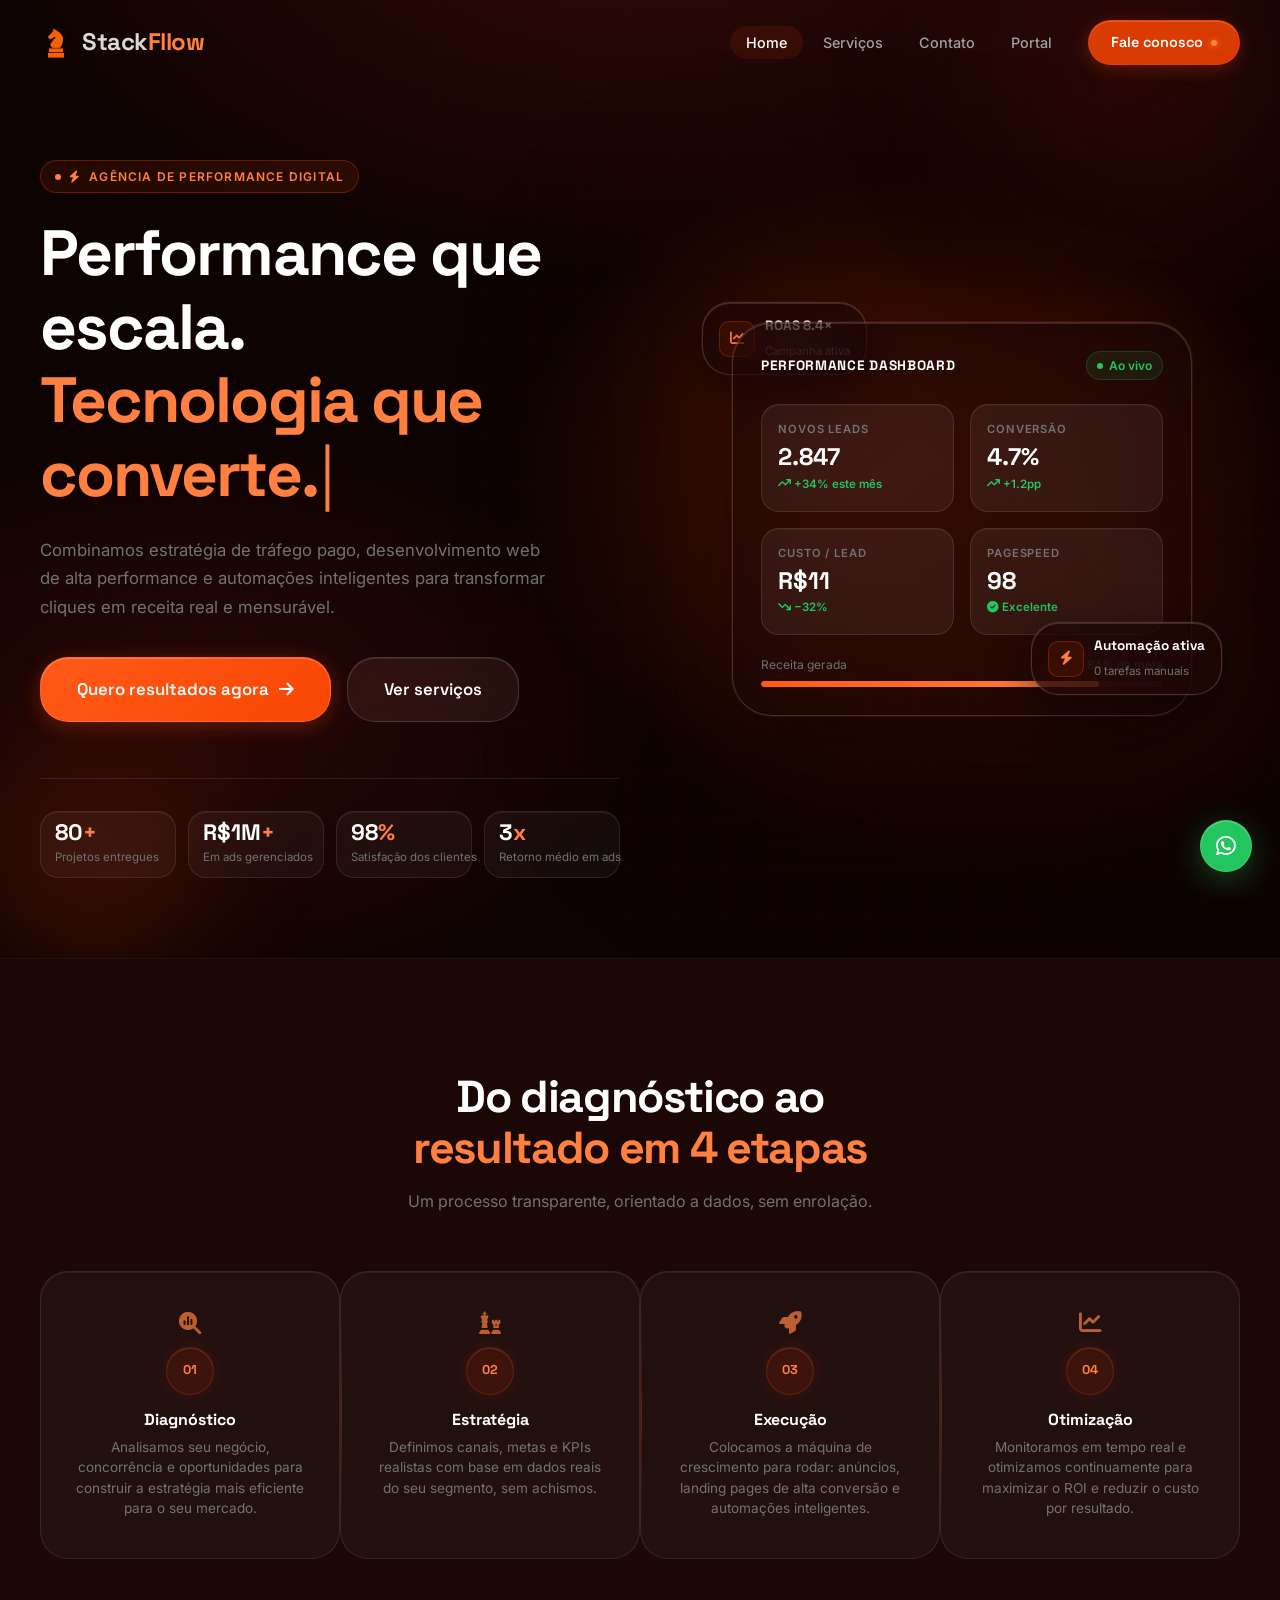
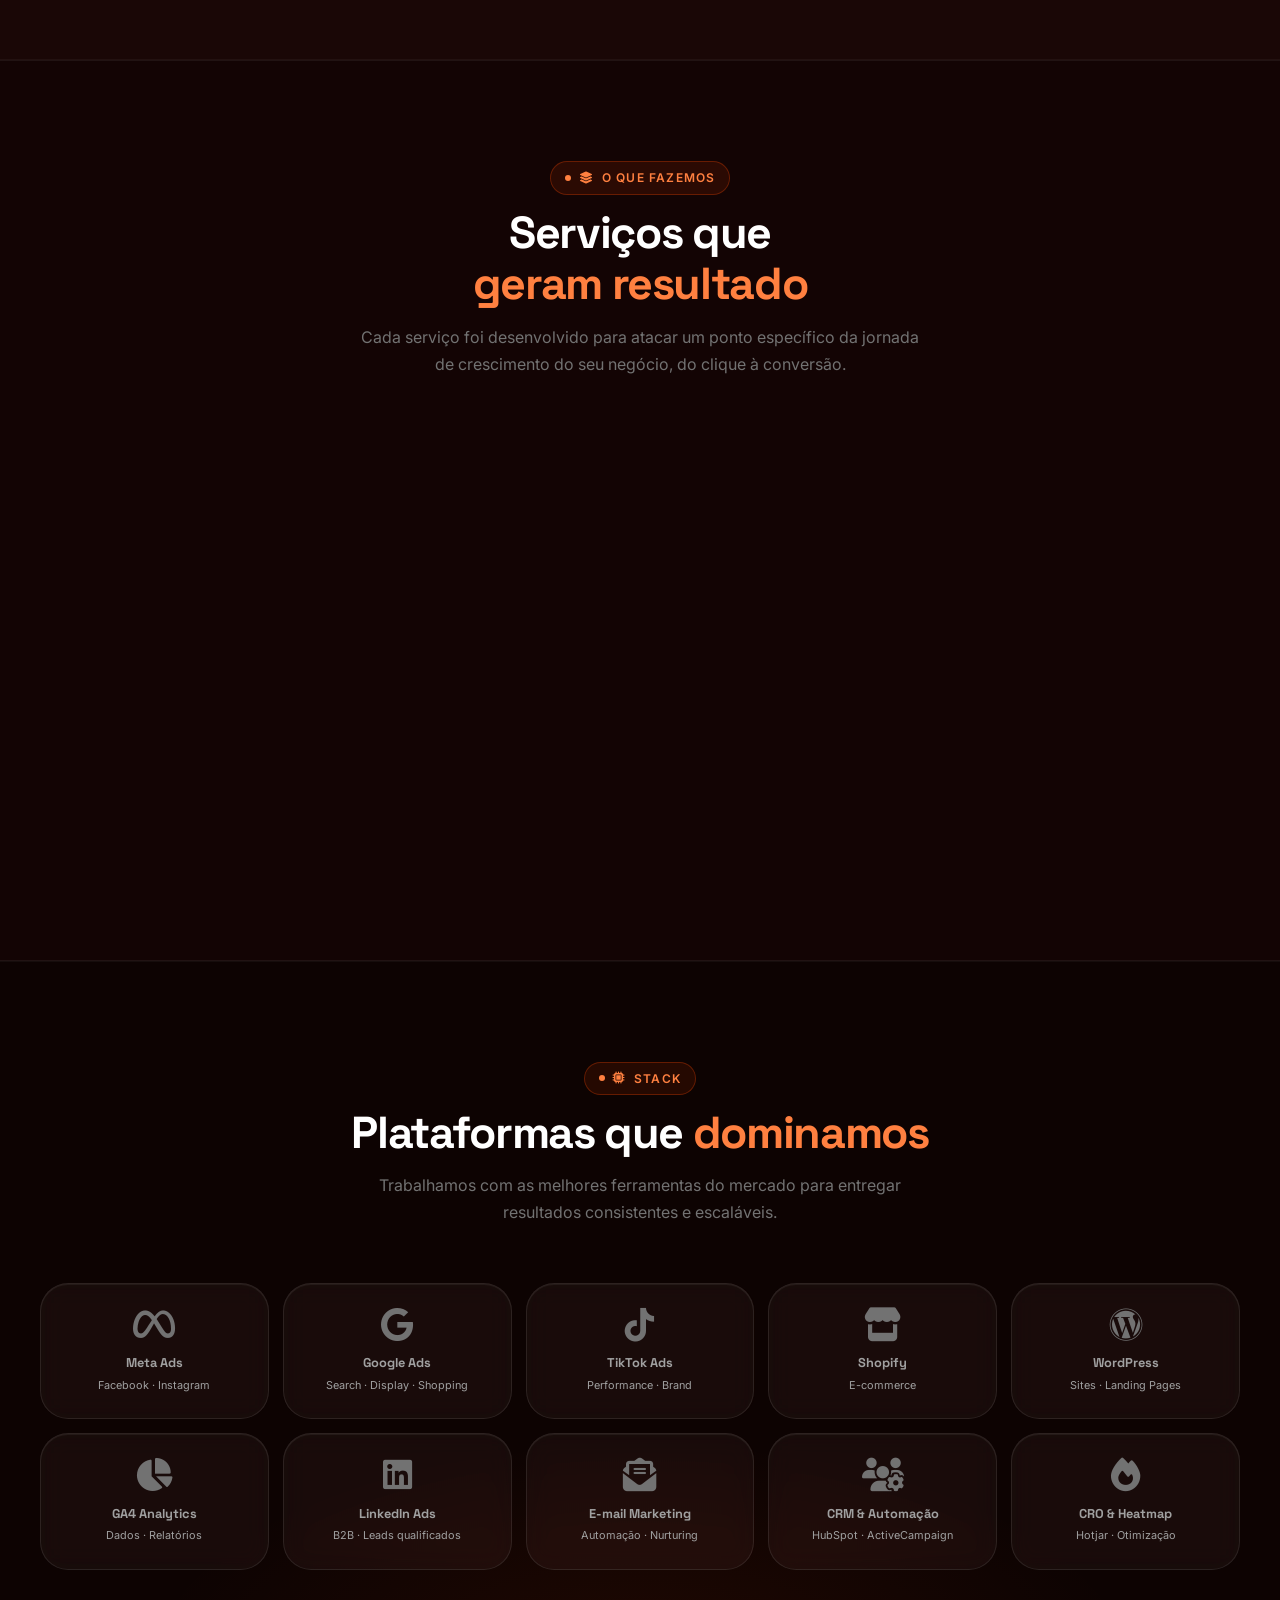
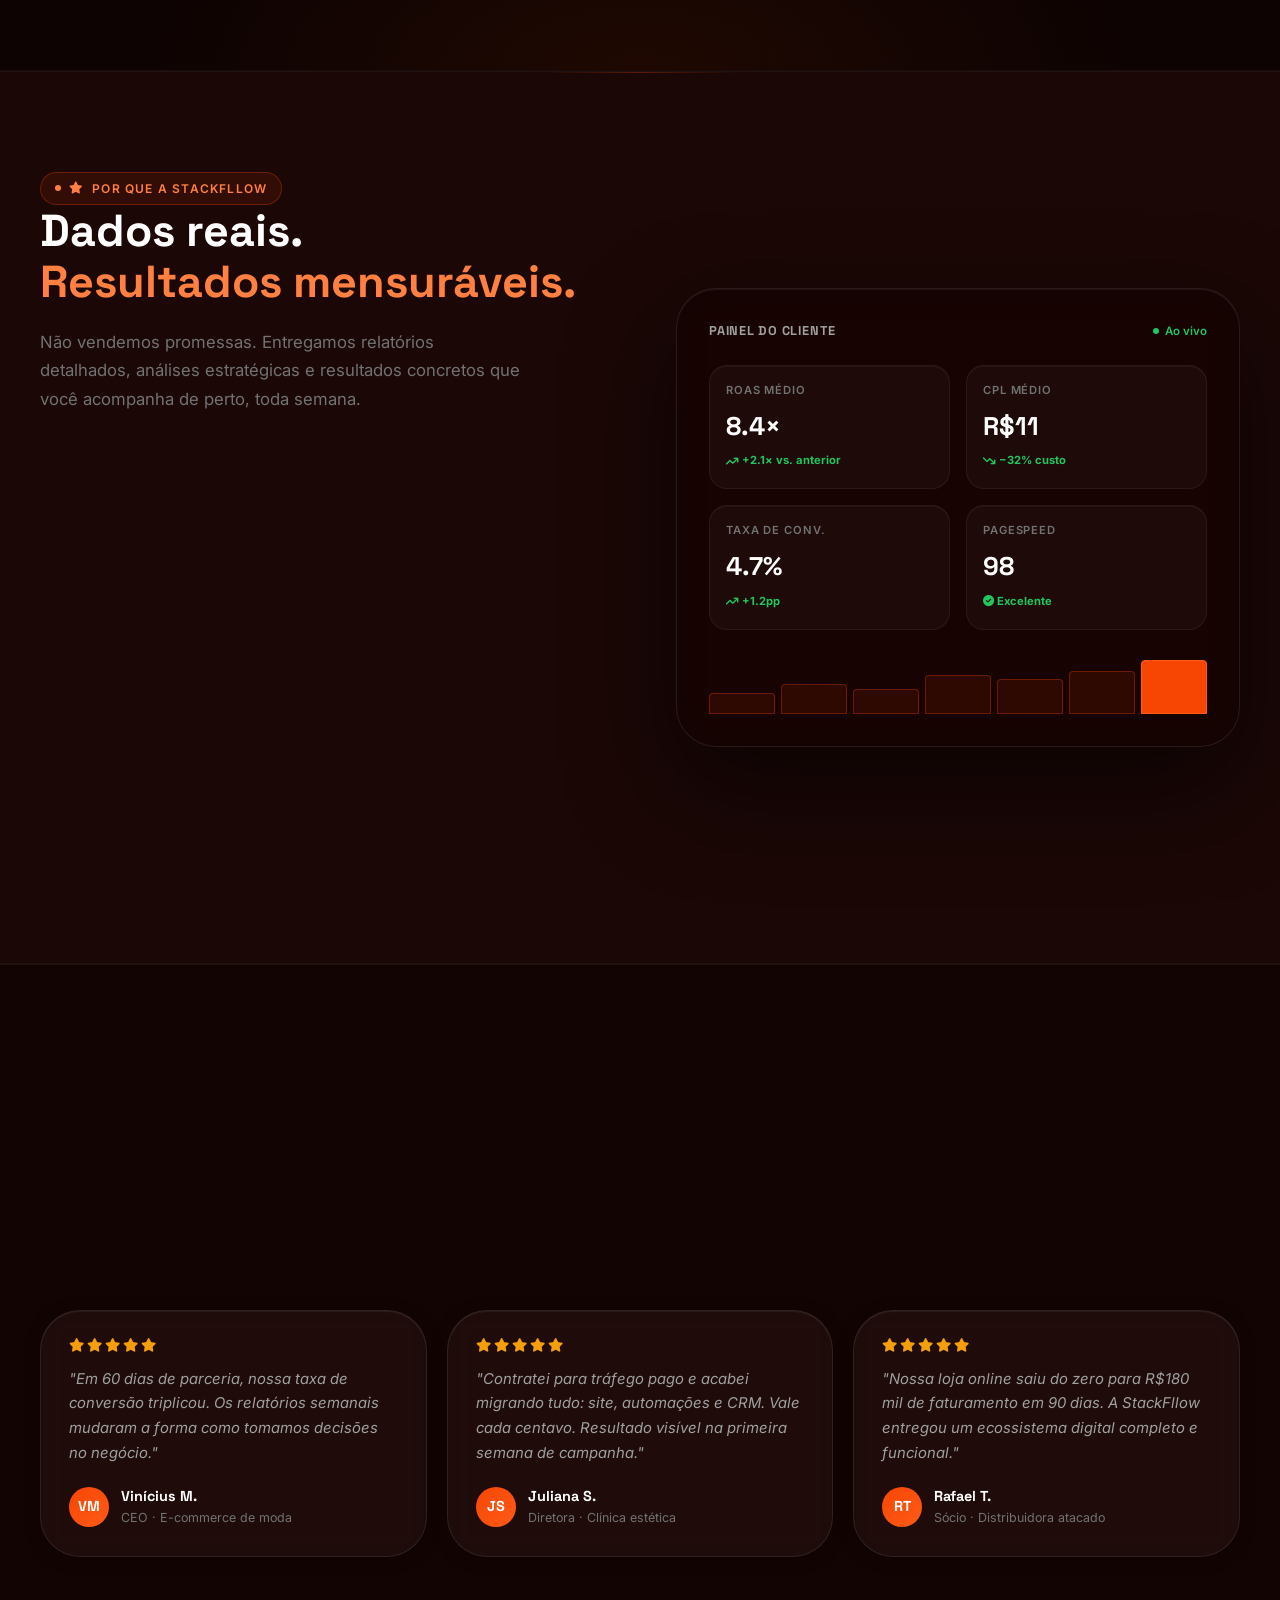
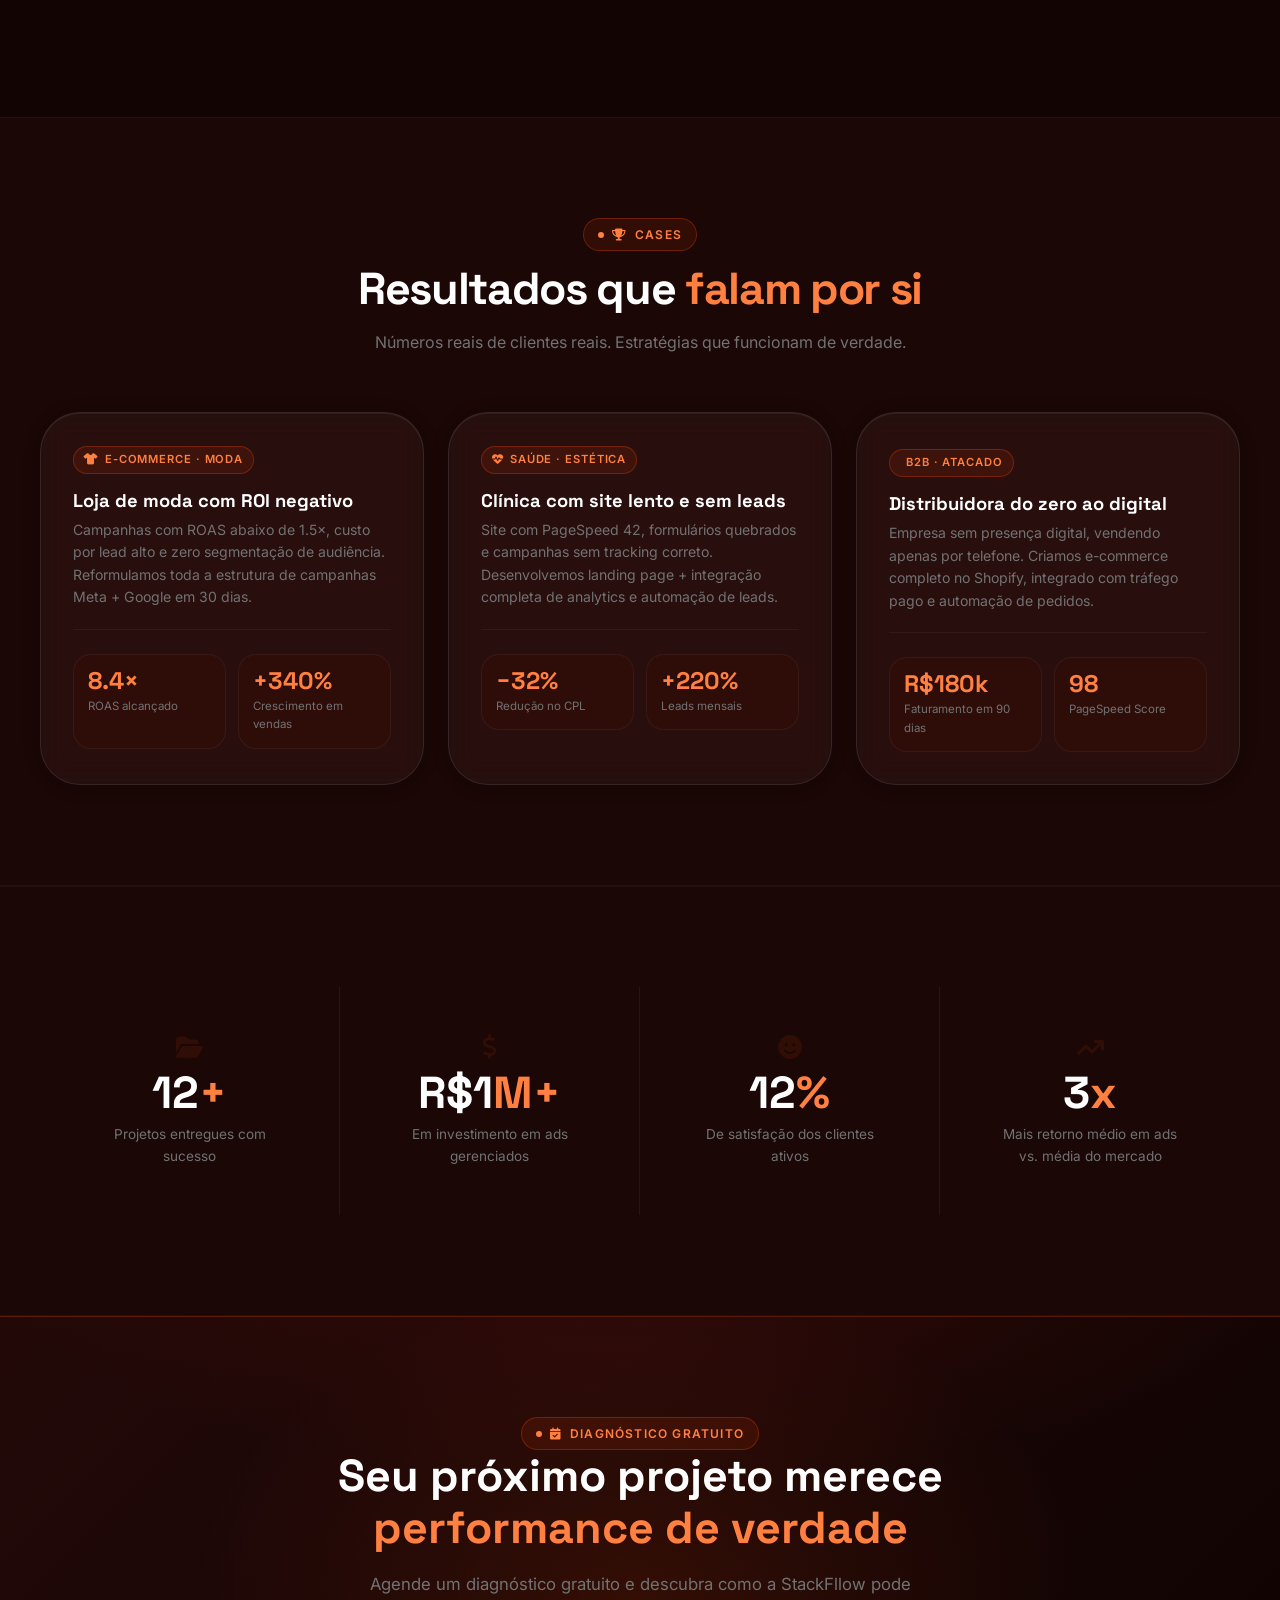
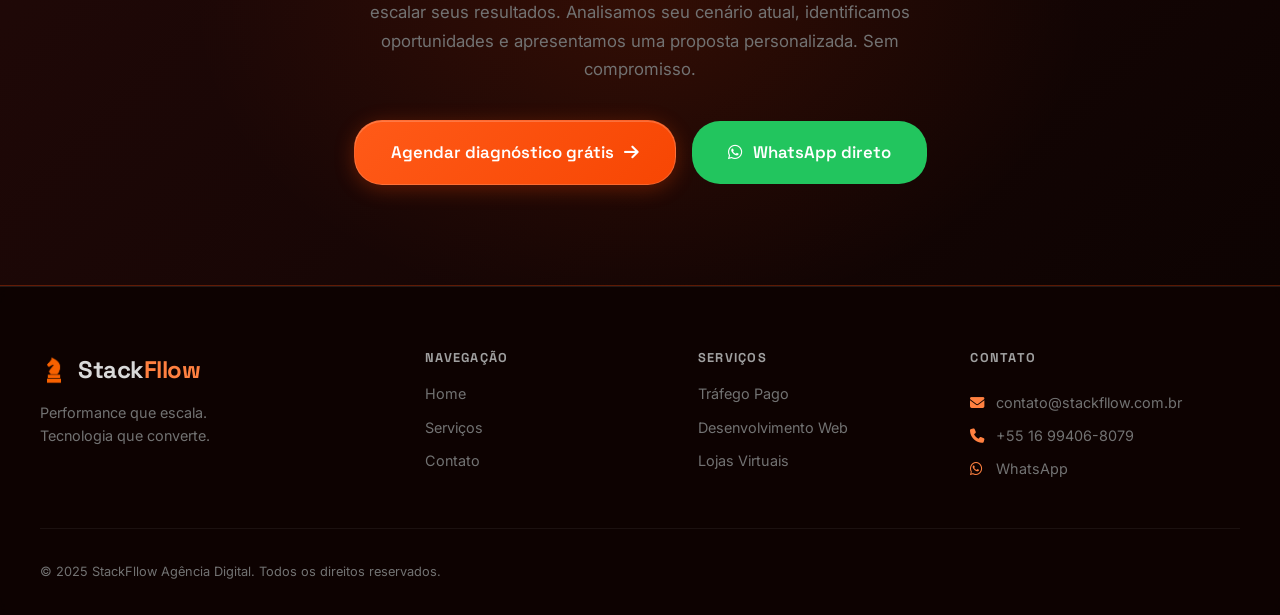
==== commit b95cbb8c: "add portal link to nav" ====
--- a/index.html
+++ b/index.html
@@ -92,6 +92,7 @@
         <li><a href="/" class="nav__link active">Home</a></li>
         <li><a href="/servicos" class="nav__link">Serviços</a></li>
         <li><a href="/contato" class="nav__link">Contato</a></li>
+        <li><a href="https://stack-hub-dusky.vercel.app/login" class="nav__link" target="_blank">Portal</a></li>
         <li>
           <a href="/contato" class="nav__cta">Fale conosco
             <span class="nav__cta-dot"></span>
@@ -109,6 +110,7 @@
       <li><a href="/">Home</a></li>
       <li><a href="/servicos">Serviços</a></li>
       <li><a href="/contato">Contato</a></li>
+      <li><a href="https://stack-hub-dusky.vercel.app/login" target="_blank">Portal</a></li>
       <li><a href="/contato" class="mobile-cta">Fale conosco</a></li>
     </ul>
   </div>
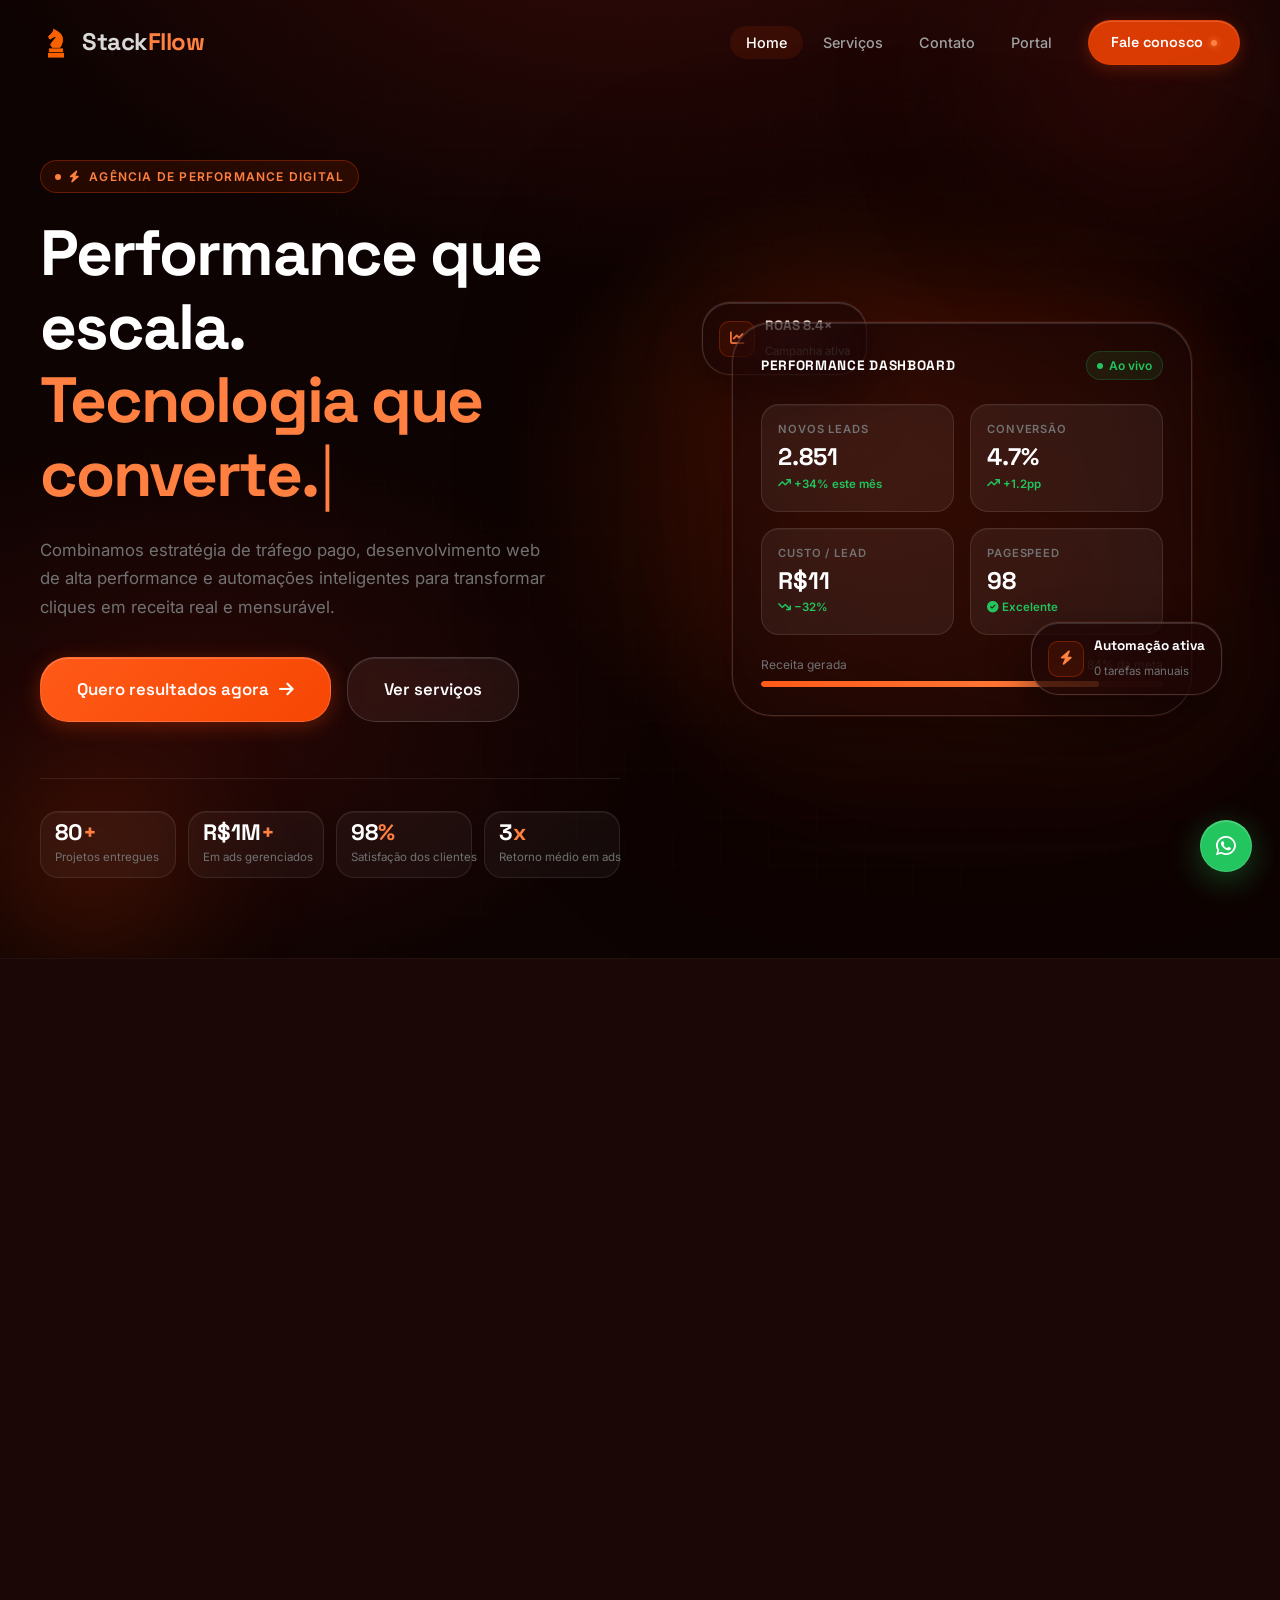
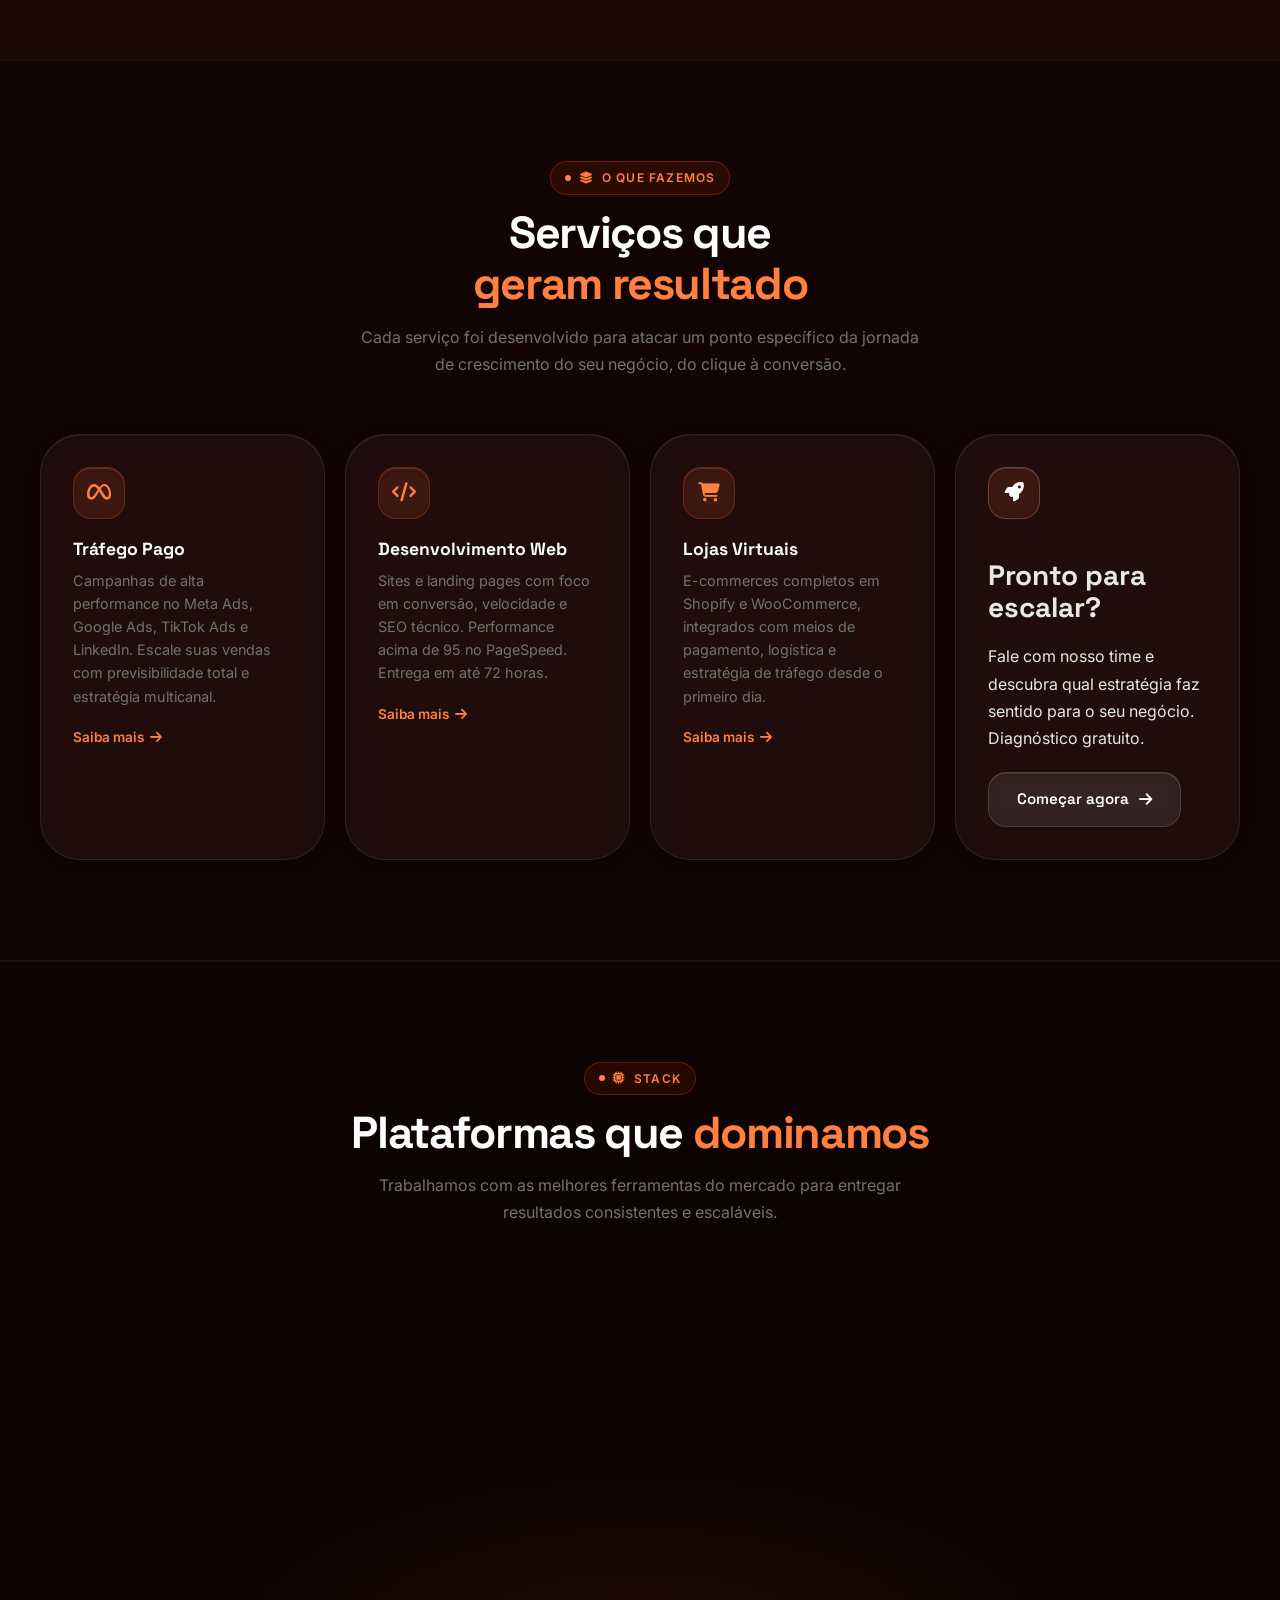
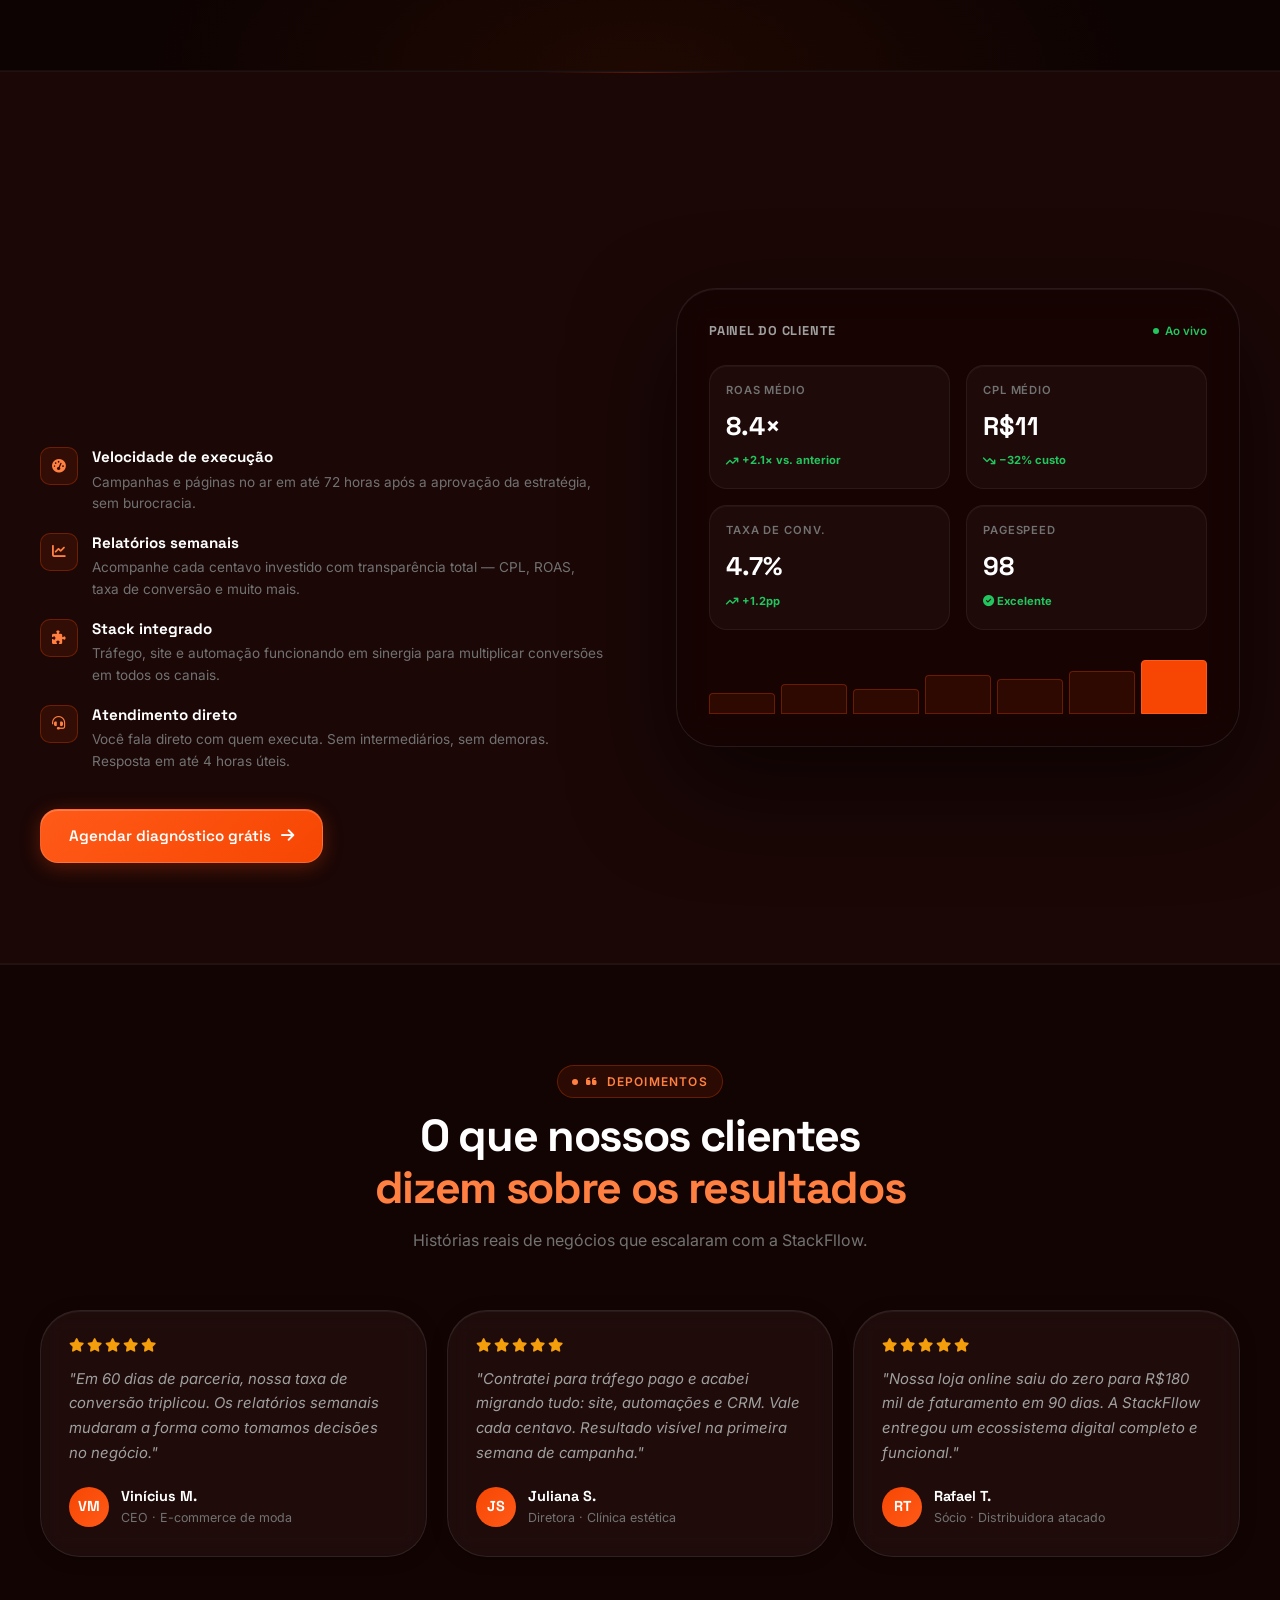
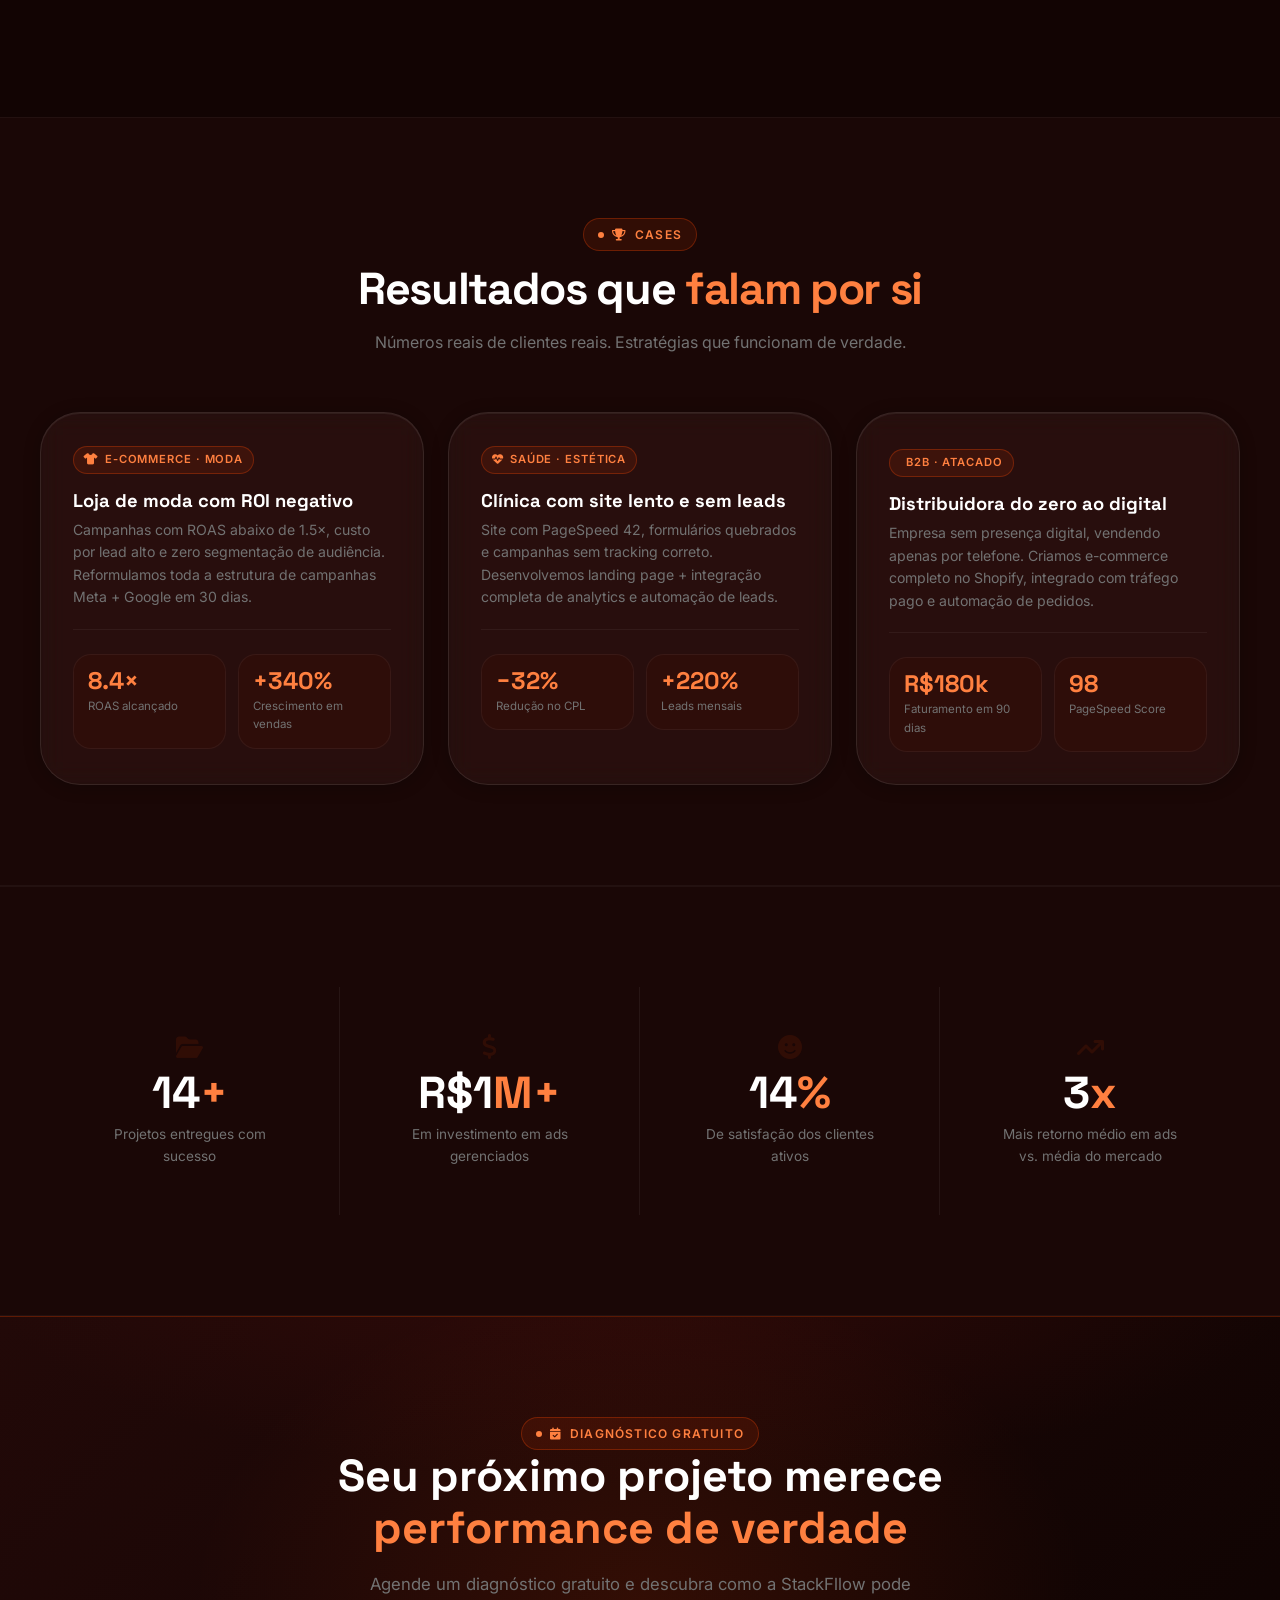
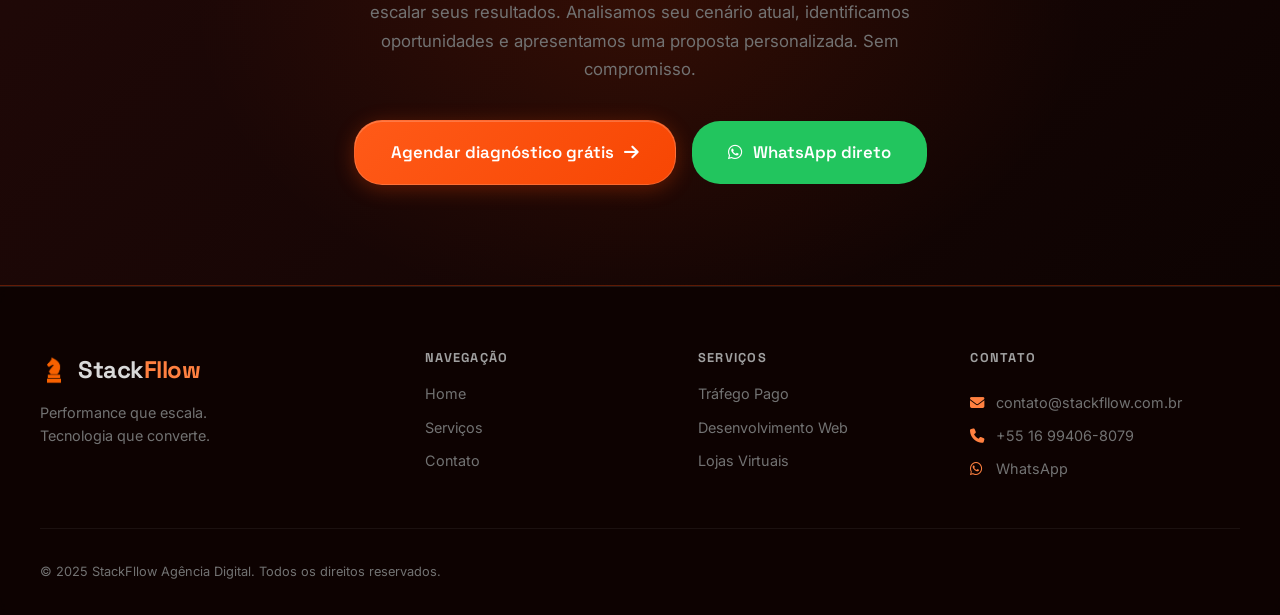
==== commit 2539a3cc: "update portal link to custom domain" ====
--- a/index.html
+++ b/index.html
@@ -92,7 +92,7 @@
         <li><a href="/" class="nav__link active">Home</a></li>
         <li><a href="/servicos" class="nav__link">Serviços</a></li>
         <li><a href="/contato" class="nav__link">Contato</a></li>
-        <li><a href="https://stack-hub-dusky.vercel.app/login" class="nav__link" target="_blank">Portal</a></li>
+        <li><a href="https://app.stackfllow.com.br/login" class="nav__link" target="_blank">Portal</a></li>
         <li>
           <a href="/contato" class="nav__cta">Fale conosco
             <span class="nav__cta-dot"></span>
@@ -110,7 +110,7 @@
       <li><a href="/">Home</a></li>
       <li><a href="/servicos">Serviços</a></li>
       <li><a href="/contato">Contato</a></li>
-      <li><a href="https://stack-hub-dusky.vercel.app/login" target="_blank">Portal</a></li>
+      <li><a href="https://app.stackfllow.com.br/login" target="_blank">Portal</a></li>
       <li><a href="/contato" class="mobile-cta">Fale conosco</a></li>
     </ul>
   </div>
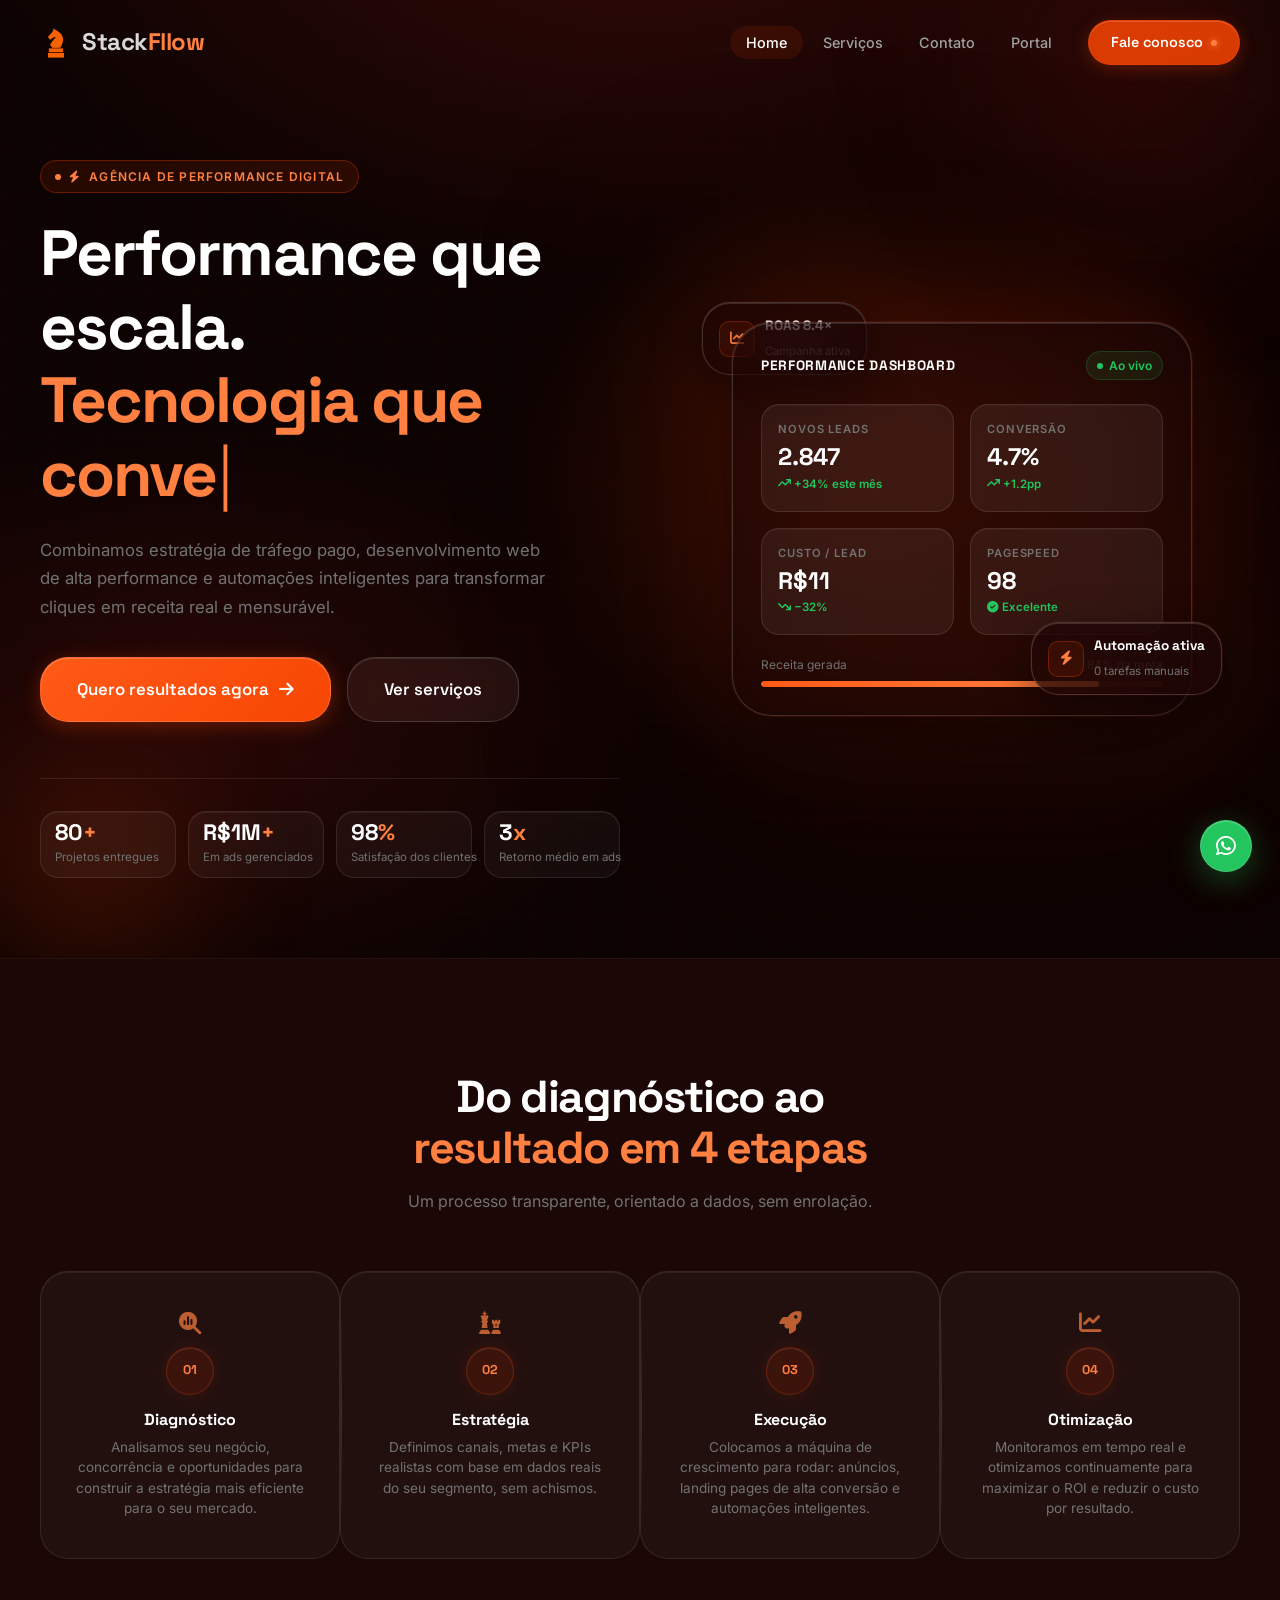
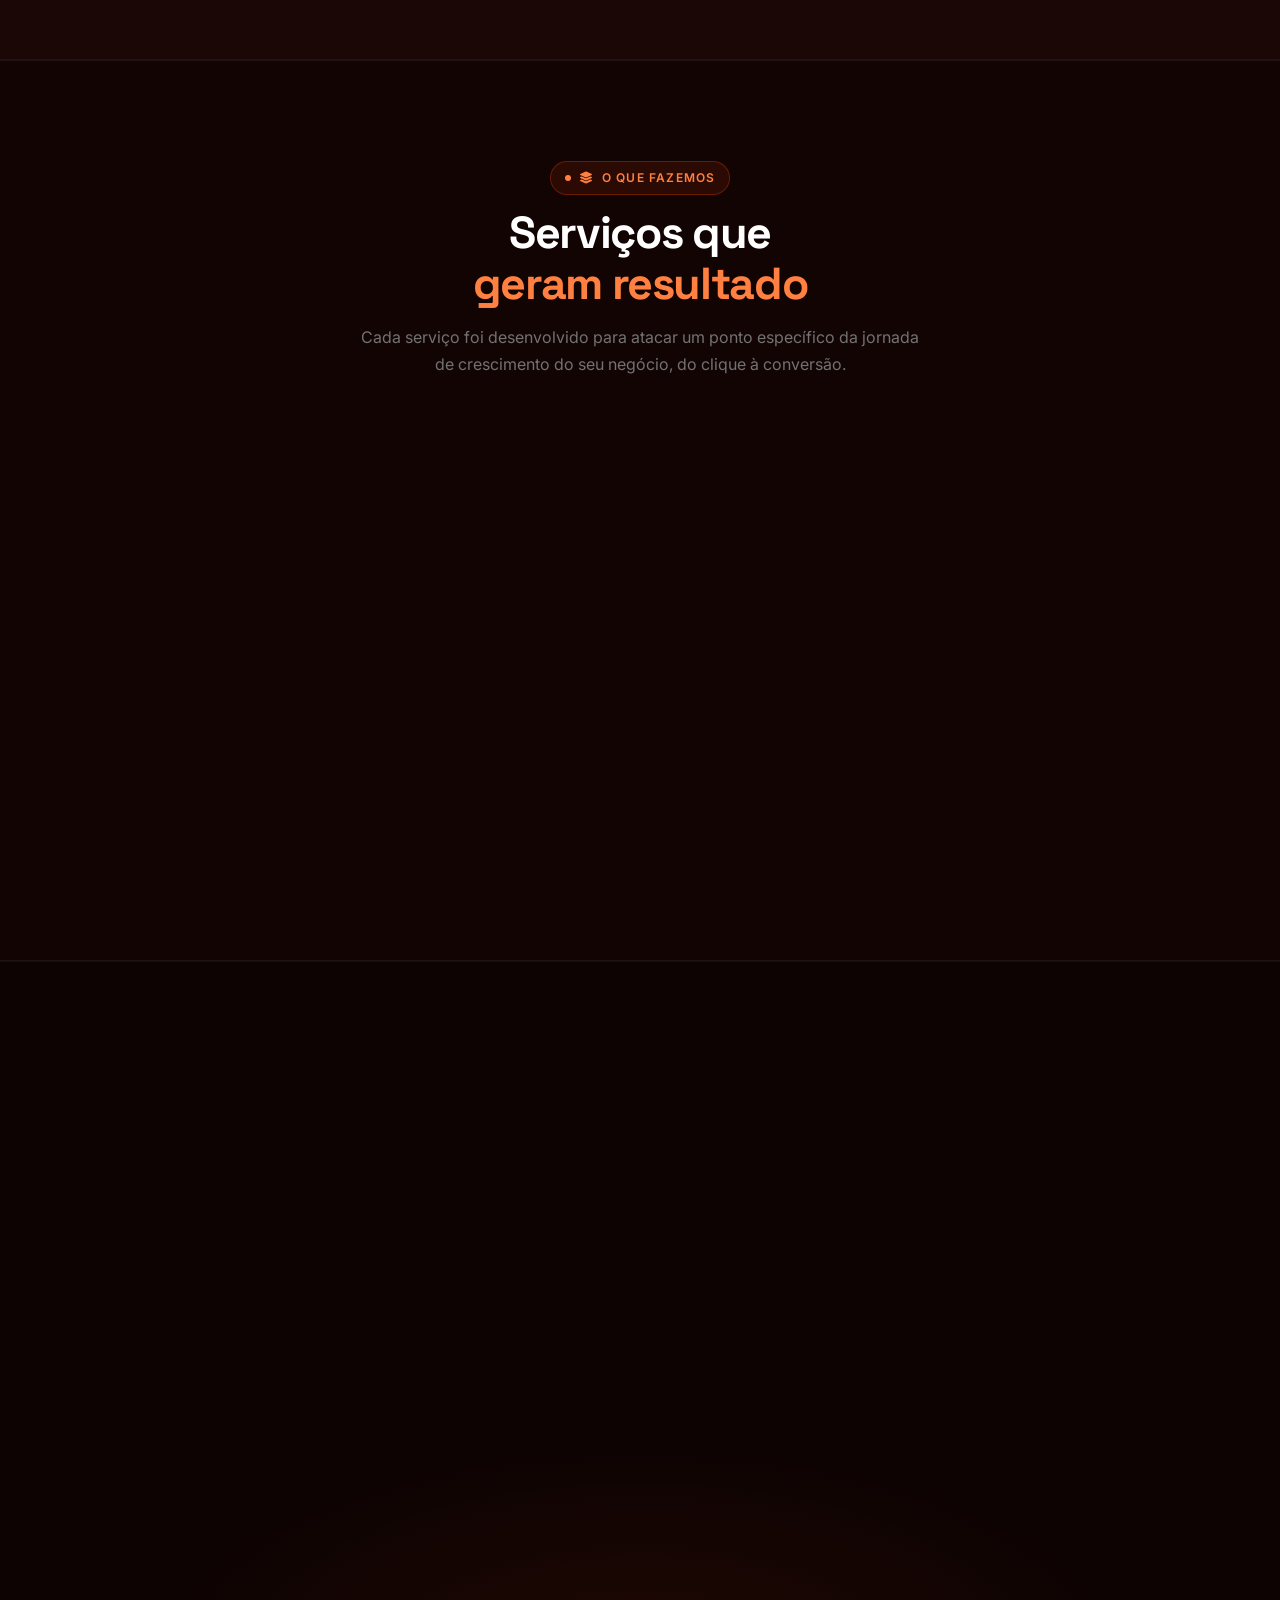
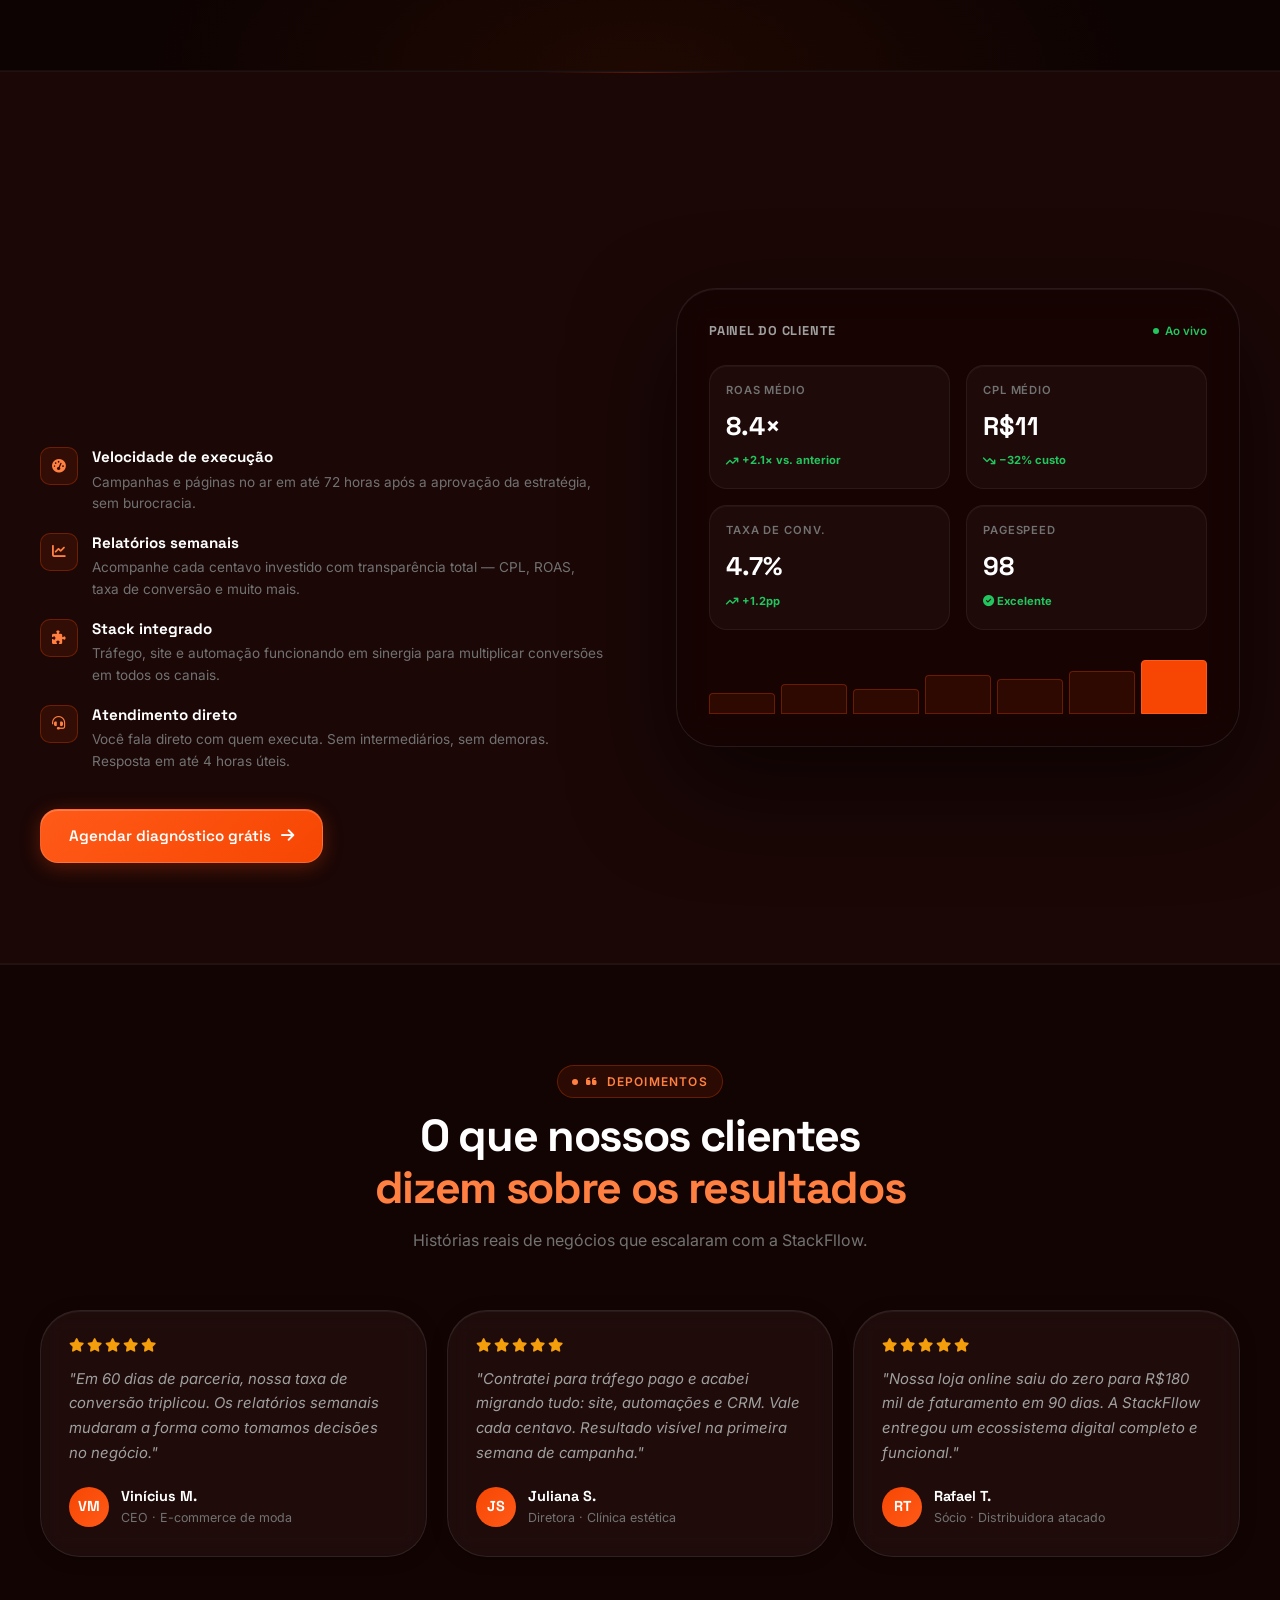
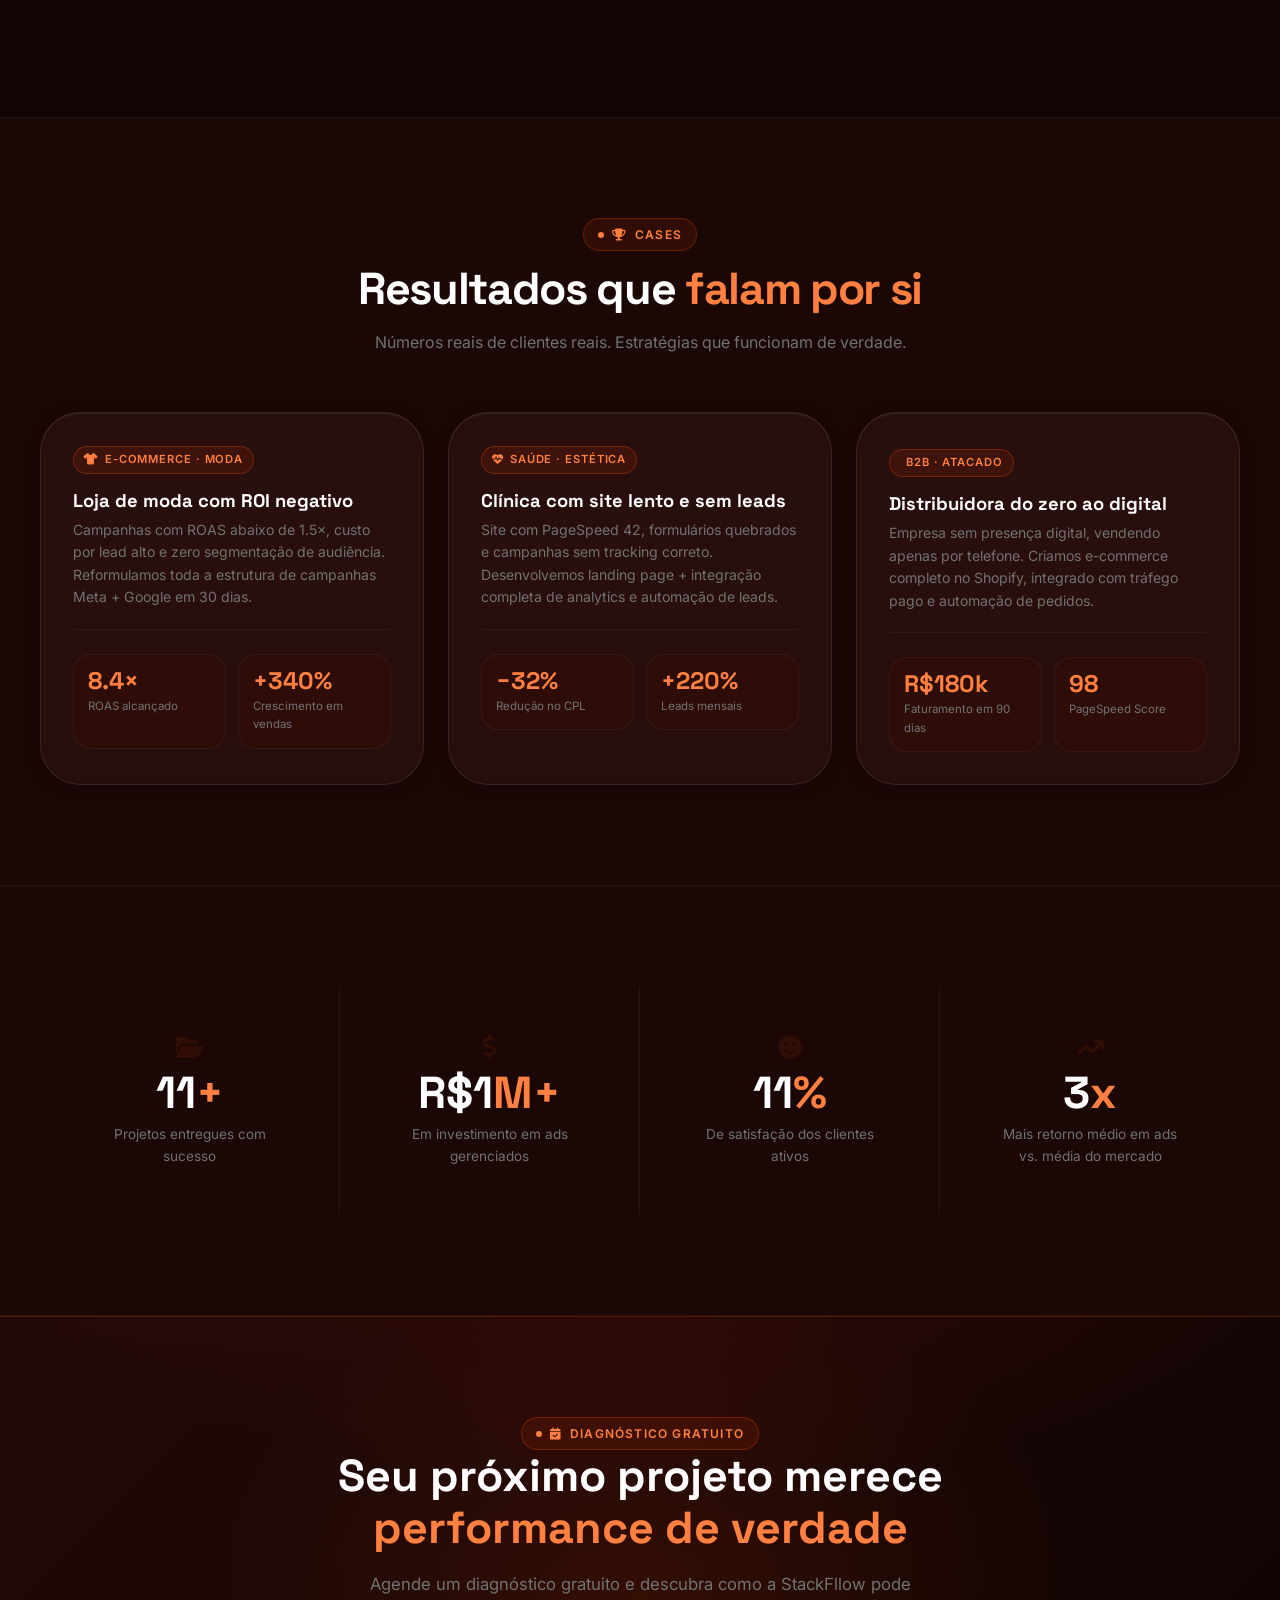
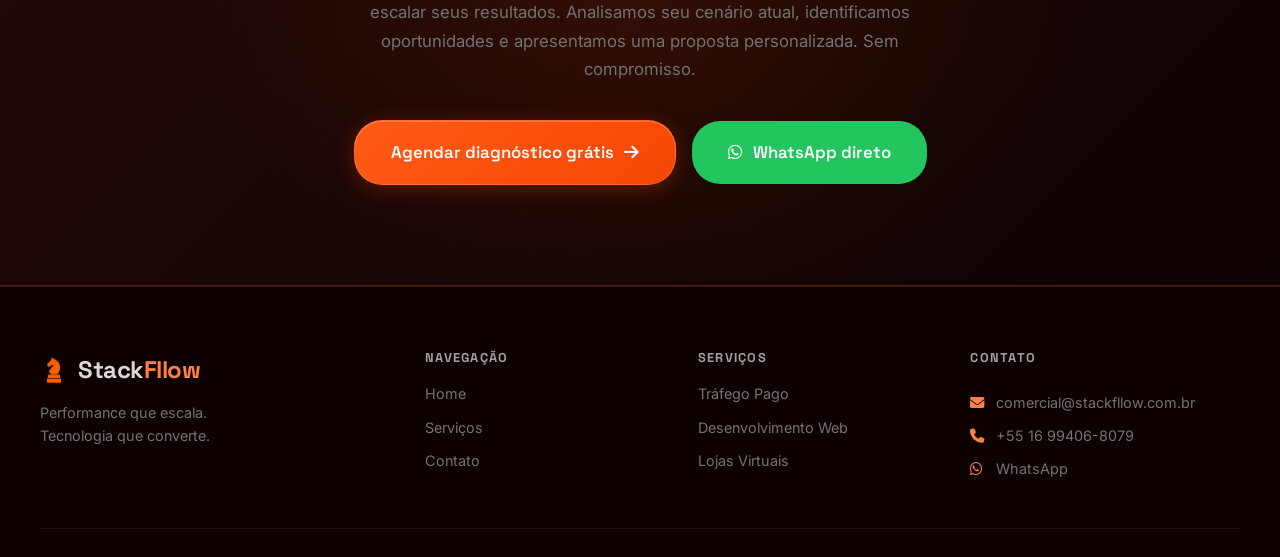
==== commit 192baee3: "update contact email to comercial@stackfllow.com.br" ====
--- a/index.html
+++ b/index.html
@@ -40,7 +40,7 @@
         "logo": "https://stackfllow.com.br/Logo StackFlow.png",
         "description": "Agência de performance digital especializada em tráfego pago, desenvolvimento web e lojas virtuais.",
         "telephone": "+5516994068079",
-        "email": "contato@stackfllow.com.br",
+        "email": "comercial@stackfllow.com.br",
         "contactPoint": {
           "@type": "ContactPoint",
           "telephone": "+5516994068079",
@@ -683,9 +683,9 @@
         </div>
         <div class="footer__contact">
           <h4>Contato</h4>
-          <a href="mailto:contato@stackfllow.com.br">
+          <a href="mailto:comercial@stackfllow.com.br">
             <i class="fa-solid fa-envelope"></i>
-            contato@stackfllow.com.br
+            comercial@stackfllow.com.br
           </a>
           <a href="tel:+5516994068079">
             <i class="fa-solid fa-phone"></i>
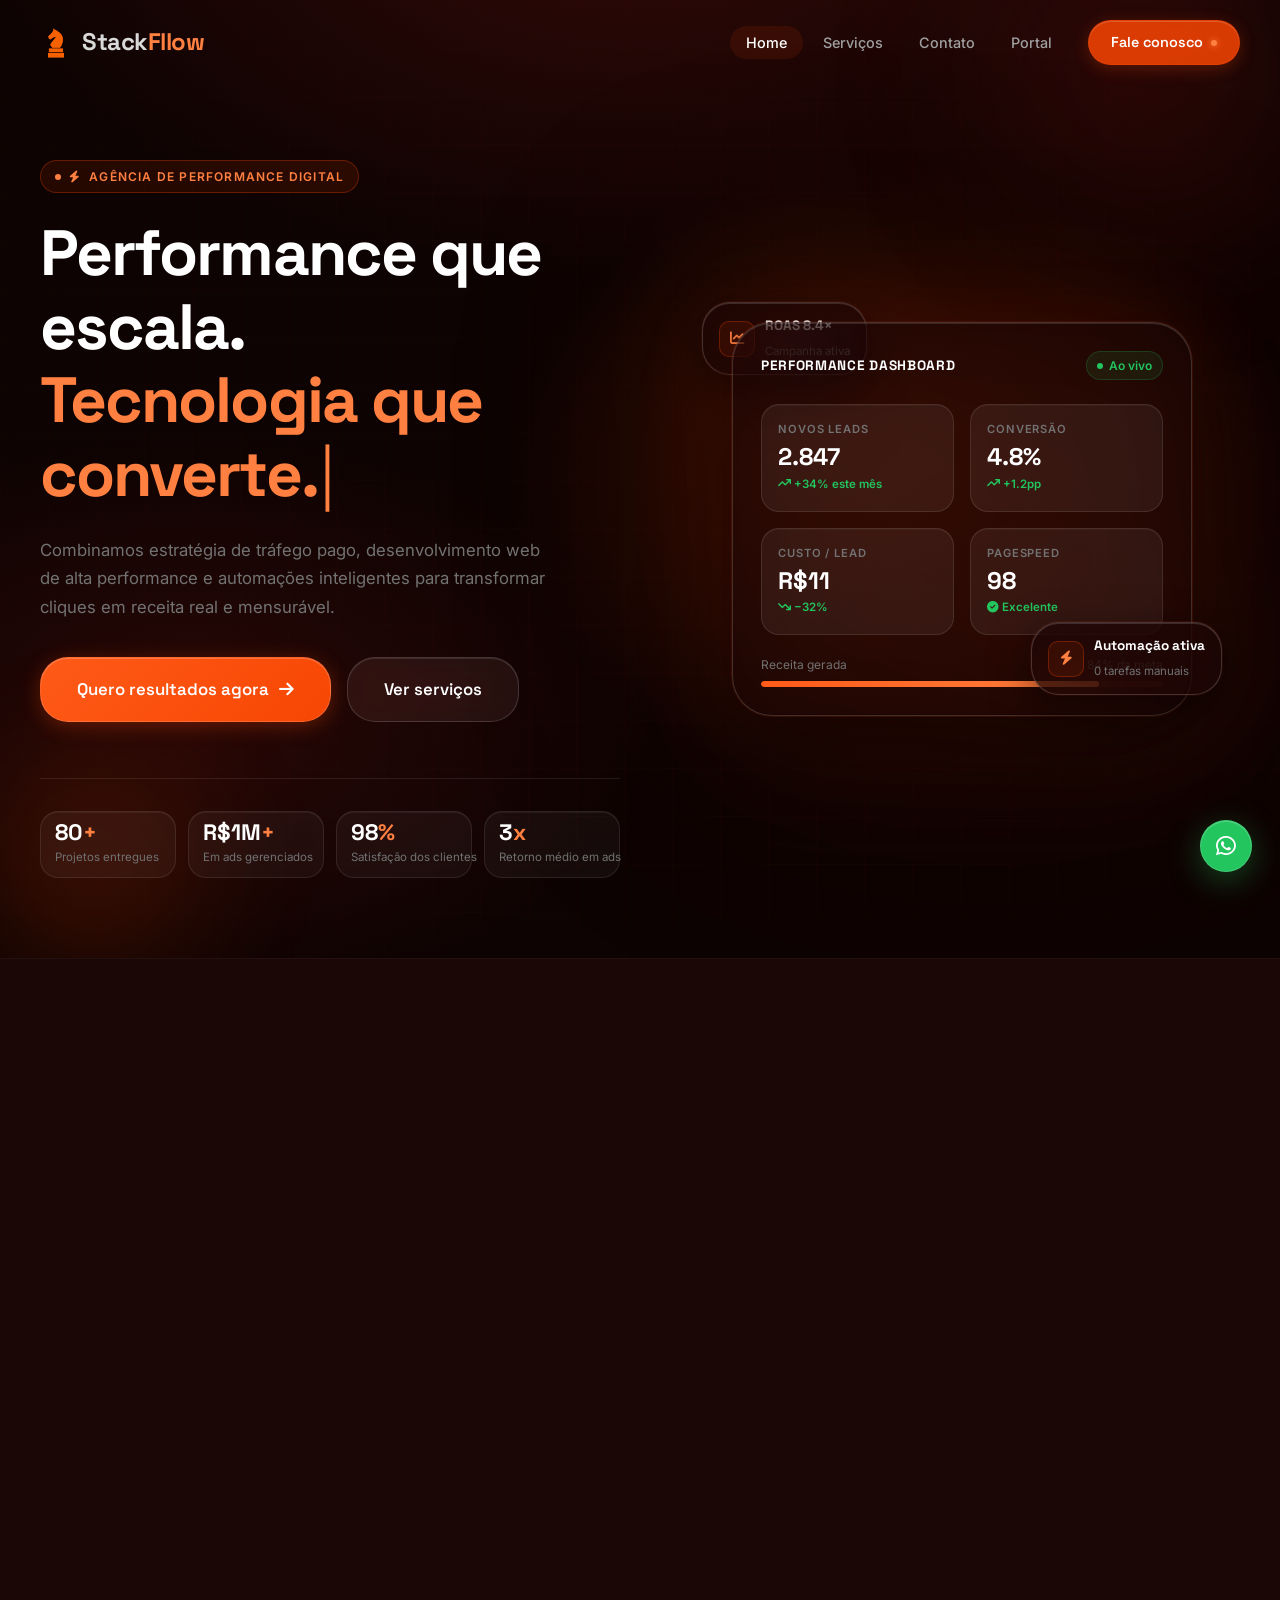
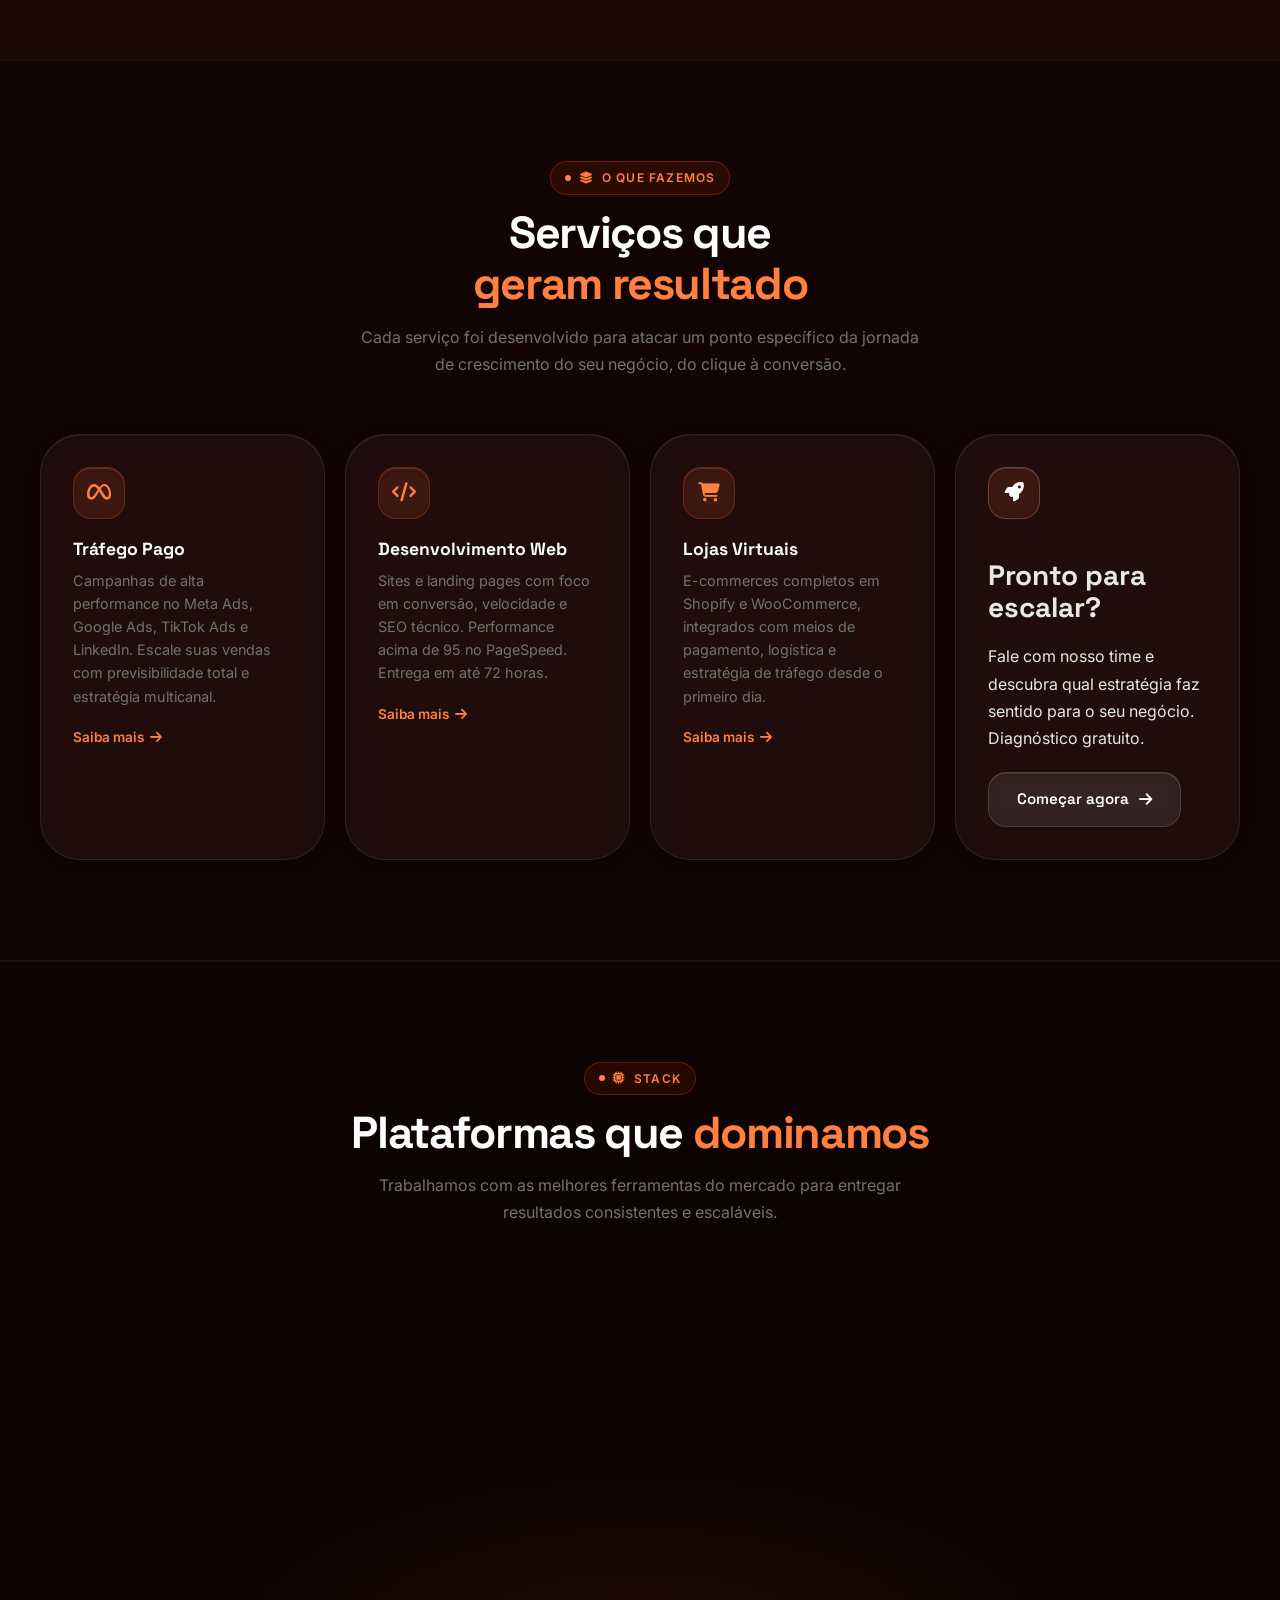
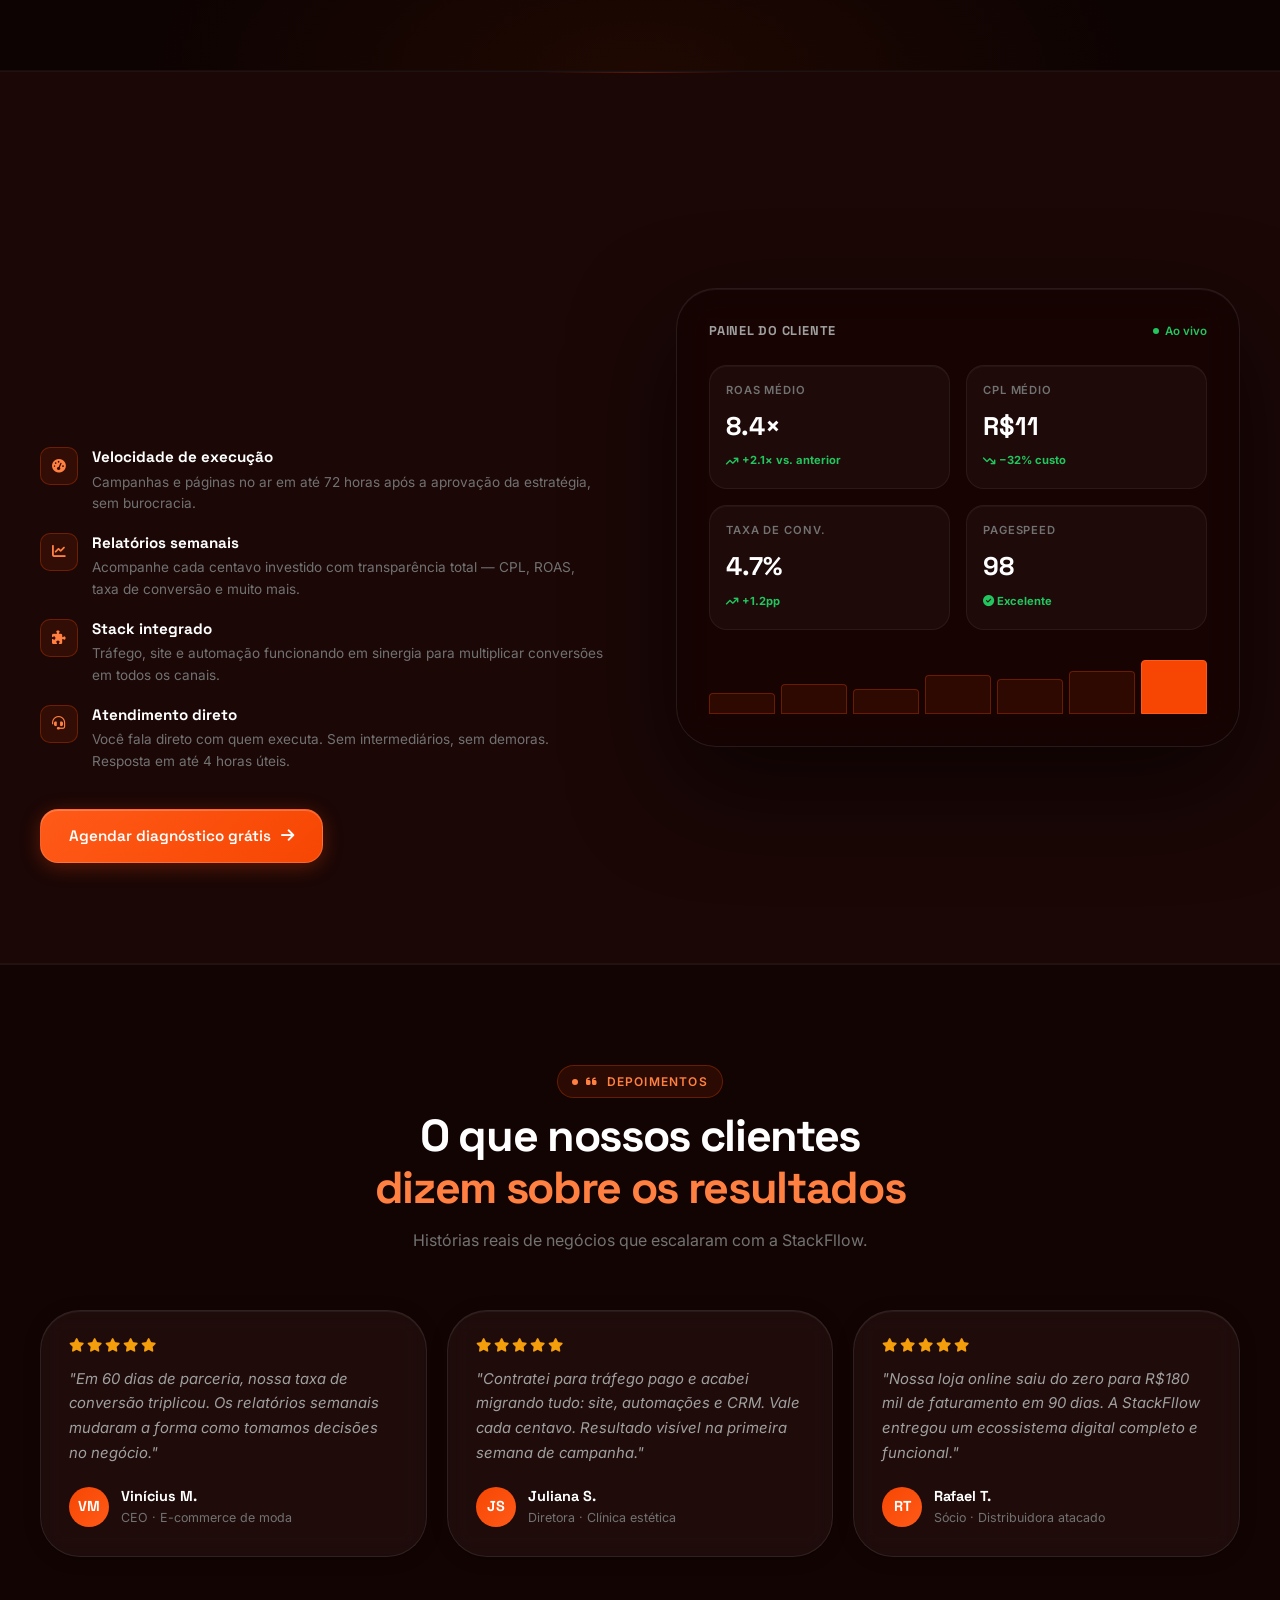
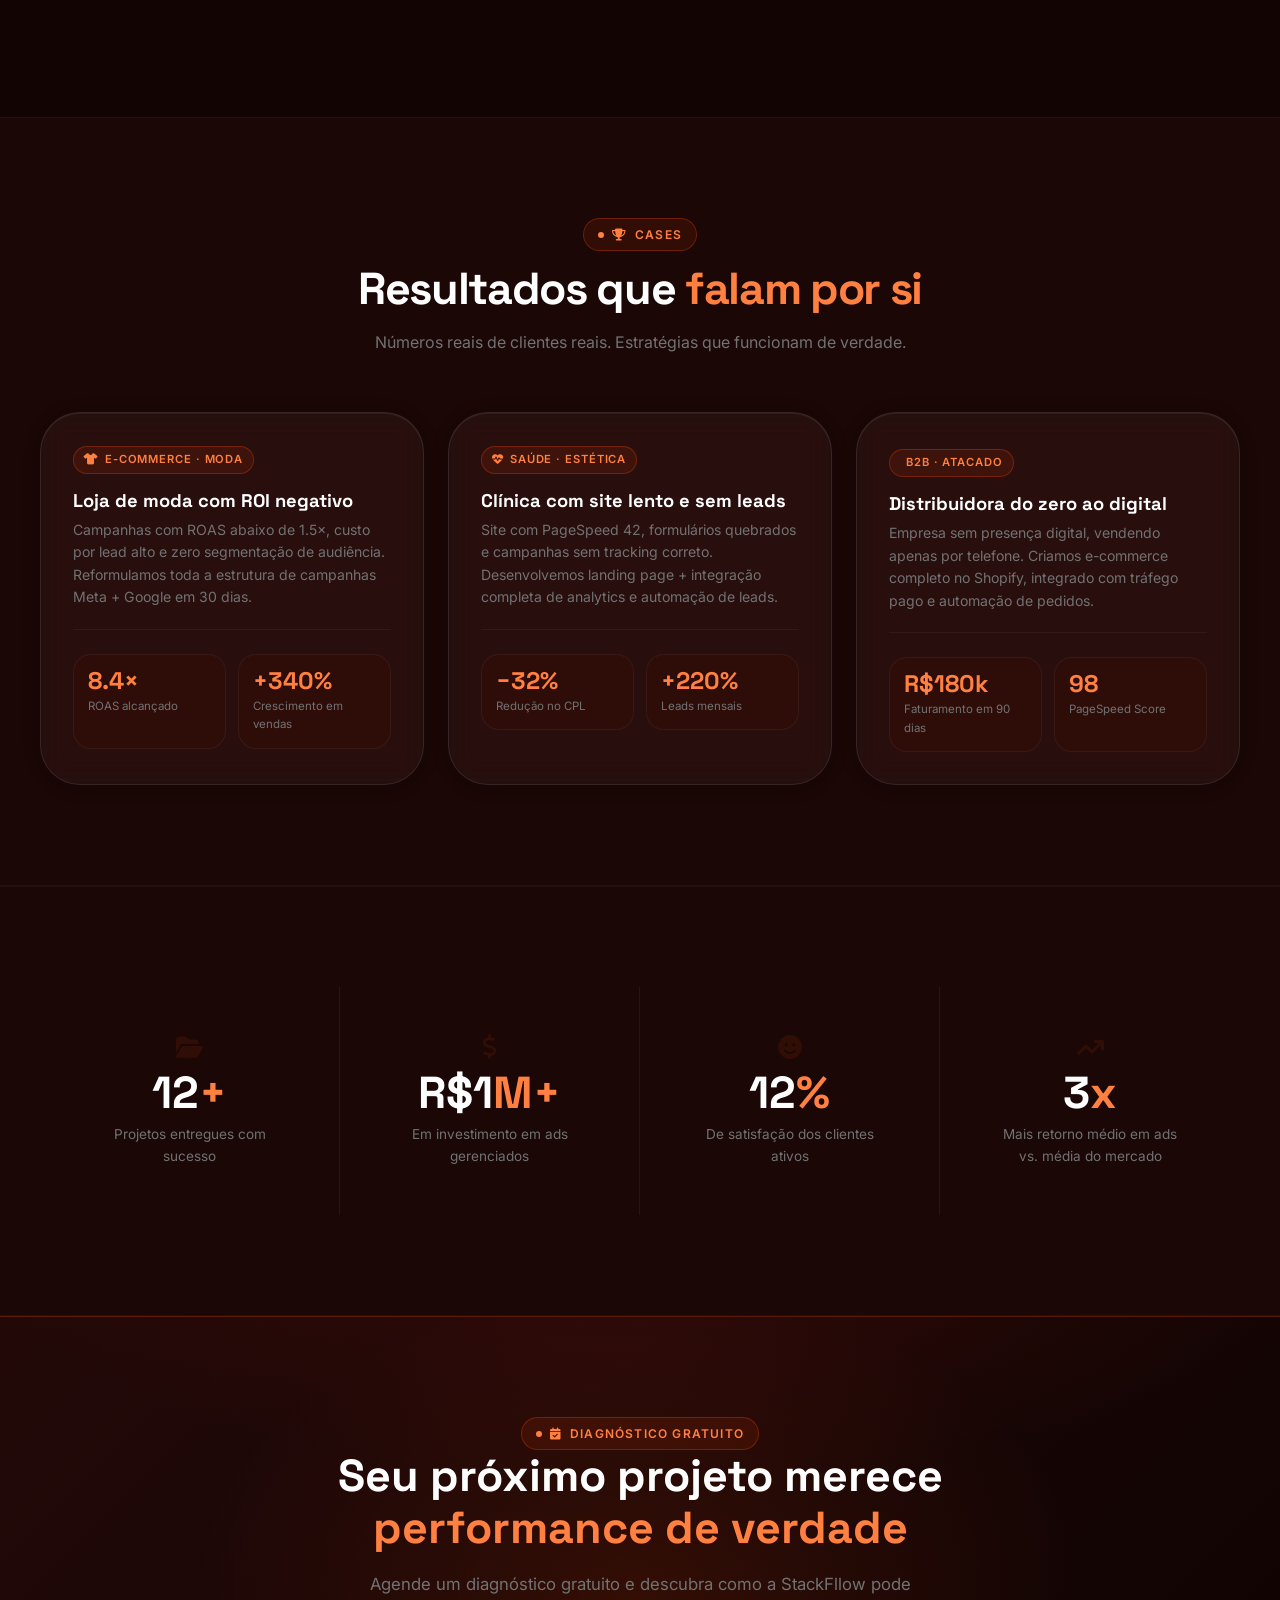
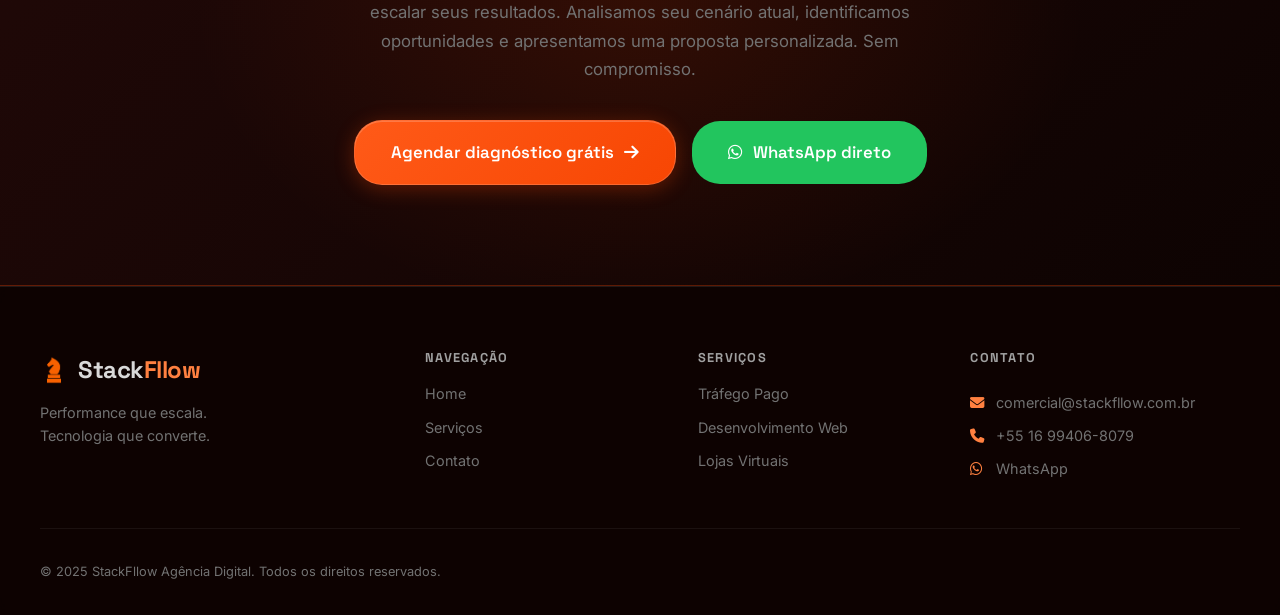
==== commit 1380a288: "feat: add portal landing page with StackHub presentation" ====
--- a/index.html
+++ b/index.html
@@ -92,7 +92,7 @@
         <li><a href="/" class="nav__link active">Home</a></li>
         <li><a href="/servicos" class="nav__link">Serviços</a></li>
         <li><a href="/contato" class="nav__link">Contato</a></li>
-        <li><a href="https://app.stackfllow.com.br/login" class="nav__link" target="_blank">Portal</a></li>
+        <li><a href="portal.html" class="nav__link">Portal</a></li>
         <li>
           <a href="/contato" class="nav__cta">Fale conosco
             <span class="nav__cta-dot"></span>
@@ -110,7 +110,7 @@
       <li><a href="/">Home</a></li>
       <li><a href="/servicos">Serviços</a></li>
       <li><a href="/contato">Contato</a></li>
-      <li><a href="https://app.stackfllow.com.br/login" target="_blank">Portal</a></li>
+      <li><a href="portal.html">Portal</a></li>
       <li><a href="/contato" class="mobile-cta">Fale conosco</a></li>
     </ul>
   </div>
